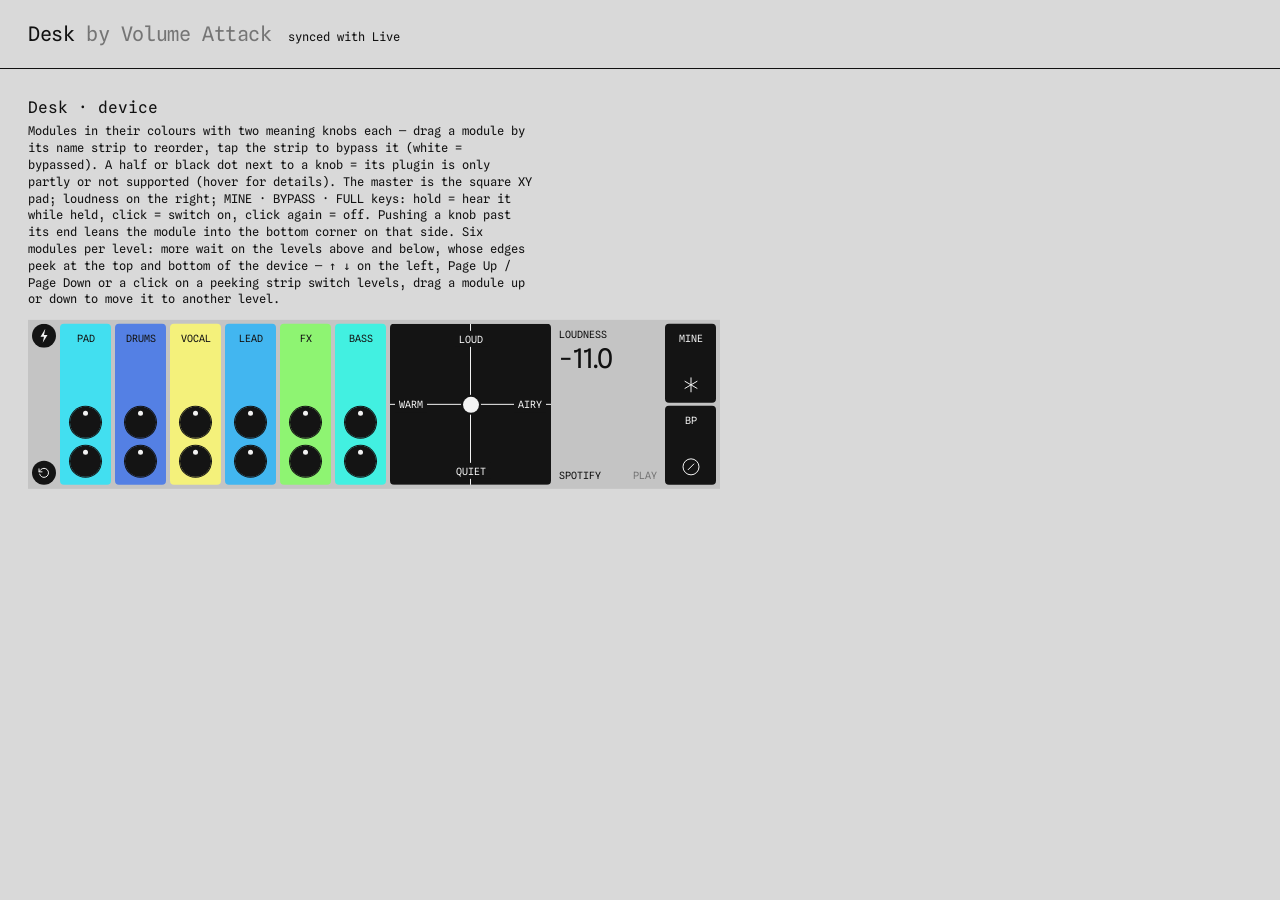
==== device/index.html @ 5088a9d8 "Publish 7f2852ee2b19 (desk main 0e97dbb: Live hover derived without surface_highlight) Co-Authored-B" ====
<!doctype html>
<html lang="en">
<head>
<meta charset="utf-8">
<meta name="viewport" content="width=device-width,initial-scale=1">
<title>Desk · demo</title>
<link rel="stylesheet" href="design.css?v=7f2852ee2b19">
<style>
/* Desk device page — the strip is the real height of a Max for Live device in Live (169 px) */
/* sizes, radii, type and motion tokens: design.css (from Figma, product/figma/SPEC.md) */
*{box-sizing:border-box;font-weight:400}
body{margin:0;background:var(--page);color:var(--fg);font:400 13px/1.4 var(--font);-webkit-user-select:none;user-select:none}
header{padding:20px 28px;border-bottom:1px solid var(--fg);display:flex;gap:16px;align-items:baseline;flex-wrap:wrap}
header h1{font-size:1.25rem;margin:0;letter-spacing:-.02em}
#status{font-size:.75rem}
main{padding:28px;display:grid;gap:40px;grid-template-columns:minmax(0,1fr)}
.v{min-width:0}
.v h2{font-size:1rem;margin:0 0 4px}
.v p{margin:0 0 12px;font-size:.75rem;max-width:72ch}
.scroll{min-width:0}  /* never scrolls: a narrower column scales the device (Desk.fit) */
/* the device strip as Live draws it: a title bar on the left edge, fixed height */
.dev{height:169px;display:inline-flex;background:var(--dev);border-radius:var(--r-dev);corner-shape:var(--cs);overflow:hidden;overflow:clip;vertical-align:top}  /* clip, not hidden: a hidden box can still be scrolled (focus, find), shifting the levels */
.dev .body{display:flex;gap:var(--g);padding:var(--g);align-items:stretch}
/* knob */
.kn{display:grid;justify-items:center;gap:4px;cursor:grab;touch-action:none;position:relative}
.kn .d{border-radius:50%;background:var(--knob);box-shadow:0 0 0 1px var(--knob);position:relative;outline:none}  /* 31 px disc + 1 px edge in the knob colour (Figma 15:325: 33 px with its stroke; black; Live: the display colour); the dot Ø5, 9 px above the centre */
.kn .d .arm{position:absolute;inset:0;pointer-events:none}
/* Braun-clock ticks like the desk: start, centre (mine), end — just outside the dial */
/* centre mark = MINE: the small MINE asterisk (Figma 601:452) at 7 px instead of the 12 o'clock tick, centred on the knob axis like the ticks; 4 px above the disc */
/* the knob you are turning (or focused from the keyboard) gets a 1 px ring with a 2 px gap */
.kn.active .d::after{opacity:1}
.kn .d .arm::after,.kn .ghost::after{content:"";position:absolute;width:5px;height:5px;margin:-2.5px;border-radius:50%;background:var(--dot);left:50%;top:50%;transform:translateY(var(--r,-14px))}
/* var(--ghost) = your setting while it is not playing. MINE on: the white dot sits on MINE, a var(--ghost) dot stays where your knob was.
   Bypassed (module or all): nothing of Desk plays, so the dot itself turns var(--ghost) — kept, just silent. */
.kn .ghost{position:absolute;inset:0;pointer-events:none;opacity:0;transition:opacity 0s linear var(--m-slow)}.kn .ghost::after{background:var(--ghost)}
body.mine .kn .ghost{opacity:1;transition:opacity var(--m) var(--e-out)}
/* leaving MINE the var(--ghost) dot does not fade: the white dot glides back over it (460 ms) and covers it, then it goes */
.arm::after{transition:background-color var(--m) var(--e-out)}.t.off .arm::after,body.alloff .tiles .arm::after{background:var(--ghost)}
.kn .pl{display:flex;justify-content:space-between;gap:4px;width:100%;font-size:.5rem;text-transform:uppercase;letter-spacing:.03em;white-space:nowrap}
body.turning,body.turning *{cursor:grabbing!important}
/* pad */
.pad{outline:none;background:var(--knob);border-radius:var(--r-mod);corner-shape:var(--cs);position:relative;cursor:crosshair;touch-action:none;}
/* the cross: two real 1 px lines (a 1 px gradient stop can drop out when rasterised), stopping at the ring's inner edge (3 px) */
.cx,.cy{position:absolute;background:var(--dot);pointer-events:none}.cx{left:0;right:0;top:calc(50% - .5px);height:1px}.cy{top:0;bottom:0;left:calc(50% - .5px);width:1px}  /* edge to edge (Figma) */
.pad .pk,.pad .pg{position:absolute;width:16px;height:16px;margin:-8px;border-radius:50%;background:var(--dot)}
/* the puck (Figma 15:109): a 16 px dot in a 2 px ring of the pad colour, so the cross stops 2 px short of it */
.pad .pk{box-shadow:0 0 0 2px var(--knob)}body.alloff .pad .pk{box-shadow:0 0 0 2px var(--pad-off)}
.pad .pg{background:var(--ghost);pointer-events:none;opacity:0;transition:opacity 0s linear var(--m-slow)}body.mine .pad .pg{opacity:1;transition:opacity var(--m) var(--e-out)}
.pad .pk{transition:background-color var(--m) var(--e-out)}body.alloff .pad .pk{background:var(--ghost)}  /* Figma 15:917: #666 on the off grey */
/* BYPASS (all) switches the master off too (only the safety limiter stays), so the pad looks off like a module */
.pad{transition:background-color var(--m-slow) var(--e-io)}body.alloff .pad{background:var(--pad-off)}
.cx,.cy{transition:background-color var(--m-slow) var(--e-io)}body.alloff :is(.cx,.cy){background:var(--ghost)}
/* on the grey of a switched-off module the text follows the theme (dark text in light themes, light in dark ones) */
.tiles .t.off,body.alloff .tiles .t{color:var(--off-fg)}
body.dragx,body.dragx *{cursor:grabbing!important}
.mt{flex:none;height:calc(169px - 2 * var(--g));aspect-ratio:1;position:relative}
.mt .pad{width:100%;height:100%}
.sc .t{backface-visibility:hidden;outline:1px solid transparent} /* carried tiles rotate: smooth edges, see [data-tz] in design.css */
/* pressed: the knob ring, drawn inside the pad (1 px ink edge + 2 px white = 3 px) so it never crosses into the gaps */
.pad{--ring-r:calc(var(--r-mod) - 1px);--ring-cs:var(--cs)}.pad.active::after{opacity:1}
.ky{appearance:none;border:0;cursor:pointer;display:grid;place-items:center;padding:0;font:400 .5rem var(--font);text-transform:uppercase;letter-spacing:.04em}
.ky svg{width:12px;height:12px;fill:none;stroke:currentColor;stroke-width:1}
.k1{display:grid;gap:6px;align-content:center;justify-items:center}
/* two keys (the full view is parked): off = the DESK pill's grey with ink marks, on = ink with light marks and the ring */
.k1 .ky{width:34px;height:34px;border-radius:50%;background:var(--key);color:var(--key-fg);transition:background-color var(--m-fast) var(--e-out),color var(--m-fast) var(--e-out)}
/* on (Figma 15:666 / 15:822, 2026-10-04 update): the key keeps its colour in the Desk look and its icon fills (MINE: a
   disc with a check; BP: a disc with the upright bar); the Live look lights the key (--key-on, Figma 28:3723 pink).
   The ring shows only while the key is held down (and on the reveal's flash), no longer while it is latched on. */
.k1 .ky[aria-pressed="true"]{background:var(--key-on);color:var(--key-on-fg)}
.k1 .ky{position:relative;--ring-r:calc(var(--r-mod) - 1px);--ring-cs:var(--cs)}.k1 .ky:active::after{opacity:1}
/* MINE / BP icons, one SVG each so the states morph instead of swapping (motion kept: bar turns 260 ms, fills 160 ms):
   .kc = the disc (hidden off · outlined = MINE while BP is on · filled = on), .ast = MINE's asterisk (shrinks into the
   outlined disc under BP: 14 → 8 px, Figma 38:5155), .chk / .bar = the mark punched out of a filled disc */
.k1 .ky .kc{fill:transparent;stroke:currentColor;opacity:0;transition:opacity var(--m-fast) var(--e-out),fill var(--m-fast) var(--e-out)}
.k1 .ky .ast,.k1 .ky .chk{transform-box:view-box;transform-origin:center;transition:opacity var(--m-fast) var(--e-out),scale var(--m) var(--e-out),stroke var(--m-fast) var(--e-out)}
.k1 .ky .chk{opacity:0;stroke:var(--key-on-mark)}
.k1 .k-byp .kc,.k1 .ky[aria-pressed="true"] .kc{opacity:1}.k1 .ky[aria-pressed="true"] .kc{fill:currentColor}
.k1 .k-mine[aria-pressed="true"] .ast{opacity:0}.k1 .k-mine[aria-pressed="true"] .chk{opacity:1}
.k1 .k-byp[aria-pressed="true"] .bar{stroke:var(--key-on-mark)}
body.alloff .k1 .k-mine:not([aria-pressed="true"]) .kc{opacity:1}body.alloff .k1 .k-mine .ast{scale:.5714}
@media (prefers-reduced-motion:reduce){.k1 .ky :is(.kc,.ast,.chk){transition:none}}
/* one type style inside the device (the key captions): Regular, uppercase, tracked, small.
   Only the loudness number keeps a bigger size so it reads at a glance. */
.dev,.dev *{text-transform:uppercase;letter-spacing:var(--track)}
.dev :is(.name,.nm,.pl,.pl2,.cap,.caps,.mini,.btn,.byp,.cmp,.tag,.ov span,.title,.lst button,.tabs button,.nm.turn,.lufs small,.ky){font-size:var(--cap)!important;line-height:12px} /* whole-pixel line boxes: 9 × 1.25 = 11.25 put everything below on quarter pixels */
/* loudness block */
/* loudness block (Figma 16:2482): padding 4; LOUDNESS + the value (Spline Sans 27, cap-trimmed to 20 px); below, two 12 px
   rows of key ← → value: the status line (VS MINE / PEAK share it, crossfading) and SPOTIFY. */
.ld{display:flex;flex-direction:column;justify-content:space-between;align-self:stretch;padding:4px;flex:none;width:var(--ld-w);font-variant-numeric:tabular-nums}
.ld .top{display:flex;flex-direction:column;gap:8px}.ld .cap{display:block;font-size:var(--cap);line-height:12px}
.ld b{font-family:var(--font-num);font-variant-numeric:lining-nums proportional-nums;font-feature-settings:"lnum" 1,"pnum" 1;font-weight:400;font-size:27px;line-height:20px;letter-spacing:0!important;display:block;white-space:nowrap;text-box:trim-both cap alphabetic}
.ld .bot{display:flex;flex-direction:column;gap:4px}
.ld .row{display:flex;justify-content:space-between;gap:4px;height:12px;line-height:12px;font-size:var(--cap);white-space:nowrap;position:relative}
.ld .row .v{text-align:right}
.ld .u{font-family:var(--font-num);text-transform:none;font-size:7.74px;line-height:12px;margin-left:4px;letter-spacing:0!important;position:relative;top:-2px}  /* on the value's baseline it sat 2 px lower than Figma's (pt 4 in a 12 px row): measured, raised */
.ld .stl .sl{position:absolute;inset:0;display:flex;justify-content:space-between;gap:4px;opacity:0;transition:opacity var(--m-fast) var(--e-out)}
.ld .stl[data-show="mine"] .s-mine,.ld .stl[data-show="peak"] .s-peak{opacity:1}
.ld .s-peak{color:var(--warn)}
/* the pad's four axis words ON the axes (Figma 15:67, 2026-10-04): LOUD top, QUIET bottom, WARM left, AIRY right; each
   word sits in a 16 px box of the pad's own colour (4 px each side, 2 px above and below) so the cross line breaks under
   it. Placed like Figma on whole pixels: the 161 px pad's centre is 80.5, the 1 px lines sit on 80…81. No MASTER label. */
.pad .ax{position:absolute;height:16px;padding:2px 4px;font-size:var(--cap);line-height:12px;color:var(--dot);background:inherit;pointer-events:none;white-space:nowrap;
  transition:color var(--m-slow) var(--e-io)}
.pad .ax.l,.pad .ax.q{left:50%;translate:calc(-50% + .5px) 0}.pad .ax.l{top:7px}.pad .ax.q{bottom:6px}
.pad .ax.w,.pad .ax.a{top:50%;translate:0 calc(-50% - .5px)}.pad .ax.w{left:5px}.pad .ax.a{right:5px}
body.alloff .pad .ax{color:var(--pad-off-fg)}
/* the device (size M) */
.sc{display:inline-flex;max-width:100%;height:169px}
.sc .body{display:flex;gap:var(--g);min-width:0;flex:1 1 auto;position:relative}
/* explicit row size (set from the module count): engines differ on intrinsic sizes of contained flex items */
.sc .tiles{display:flex;gap:var(--g);flex:0 0 auto;min-width:0;position:relative}
.sc .t{color:var(--on-mod);flex:0 0 var(--tw);width:var(--tw);min-width:var(--tw);border-radius:var(--r-mod);corner-shape:var(--cs);position:relative}
.sc .t .in{height:100%;display:flex;flex-direction:column;justify-content:flex-end;align-items:center;gap:8px;padding:8px;--ks:var(--kz)}  /* name on top (the pill), knobs at the bottom, 8 apart */
.sc .t .nm{max-width:100%;overflow:hidden;text-overflow:ellipsis;white-space:nowrap;padding:0 2px;cursor:grab;touch-action:none}
/* carried tile: elevation shadow in four layers — a tight contact shadow plus wider, softer ambient ones, light from
   above (offsets only down, negative spread keeps the sides clean). Same layer count at rest (transparent) so the
   shadow grows and settles smoothly: 160 ms up, 260 ms down with the drop. */
.sc .t{box-shadow:0 0 0 rgba(0,0,0,0),0 0 0 rgba(0,0,0,0),0 0 0 rgba(0,0,0,0),0 0 0 rgba(0,0,0,0)}
.sc .t.lift{z-index:3;
  box-shadow:0 1px 2px -1px rgba(0,0,0,.16),-4px 0 8px -6px rgba(0,0,0,.22),4px 0 8px -6px rgba(0,0,0,.22),0 0 6px -4px rgba(0,0,0,.18)}
/* The shadow above must fit the device: a tile is 161 px high in a 169 px device, so it may reach at most 4 px past the
   tile (the carried tile keeps its size: Figma shows no lift scale). The layers lean sideways (over the neighbours) and stay ≤ 2 px top and bottom.
   The carried tile is drawn in .carry, a layer over the whole device outside the level window: nothing but the device
   edge clips it. The tile in the row stays (invisible) and keeps doing the layout. */
.dev{position:relative}
.dev>.carry{position:absolute;inset:0;pointer-events:none;z-index:20;display:block}
.carry>.t{position:absolute;margin:0}
.lv .t.carried{opacity:0}
.sc .mt,.sc .ld,.sc .k1{flex:none}
.tiles{position:relative;z-index:2}
.t.lift{z-index:10!important}
.mt,.ld,.k1,.k4,.seg,.dc{position:relative;z-index:1}
/* bypassed module: white */
/* bypass-all on: the name strip is just a title — no hover, no drag, no single-module bypass */
body.alloff .mv.v2 .t .nm{cursor:default;background:none}body.alloff .mv.v2 .t .nm .tx{opacity:1}body.alloff .mv.v2 .t .nm :is(.gr,.bi){display:none}
.t.off,body.alloff .tiles .t{background:var(--off)!important}.t.off:not(.lift),body.alloff .tiles .t:not(.lift){box-shadow:none!important}
.mv .t.off .kn{pointer-events:none}
.mv .kw{position:relative;display:grid;justify-items:center}
.mv .sp{position:absolute;right:-4px;top:-4px;width:8px;height:8px;border-radius:50%;border:1px solid var(--knob);background:var(--dot);cursor:help;flex:none}  /* not in Figma: kept at the knob's top right */
.mv .sp.partial{background:linear-gradient(90deg,var(--knob) 50%,var(--dot) 50%)}.mv .sp.none{background:var(--knob)}
.mv .kw.dead .d{background:var(--dead)}.mv .kw.dead{pointer-events:none}
.mv.v2 .t .nm{position:absolute;left:4px;top:4px;width:43px;height:20px;border-radius:var(--r-pill);display:flex;align-items:center;justify-content:center;padding:0;cursor:pointer;transition:background-color var(--m-fast) var(--e-out)}  /* the name; on hover a white pill with drag + bypass (Figma 15:391) */
.mv.v2 .t .nm:hover,.mv.v2 .t.lift .nm{background:var(--name-pill);color:var(--name-pill-fg)}  /* Desk (Figma 15:391): a white pill with black marks; Live (Figma 28:4610): a panel pill with light marks */
/* hovering the name strip swaps the name for what the strip does: drag (left) and bypass (right), 12 px icons
   at their original size; the same while the module is carried */
.mv.v2 .t .nm .tx{display:block;min-width:0;max-width:35px;overflow:hidden;text-overflow:ellipsis;white-space:nowrap;line-height:12px}
.mv.v2 .t .nm .tx,.mv.v2 .t .nm .gr,.mv.v2 .t .nm .bi{transition:opacity var(--m-fast) var(--e-out)}
.mv.v2 .t .nm .gr,.mv.v2 .t .nm .bi{position:absolute;top:50%;margin-top:-6px;width:12px;height:12px;opacity:0;pointer-events:none;display:grid}
.mv.v2 .t .nm .gr{left:4px}.mv.v2 .t .nm .bi{right:5px}  /* 12 px icons, 10 apart */
.mv.v2 .t .nm .bi{pointer-events:auto;cursor:pointer;touch-action:none}.mv.v2 .t .nm .bi::before{content:"";position:absolute;inset:-6px -6px -6px -4px} /* 24 px hit zone */
.mv.v2 .t .nm svg{width:12px;height:12px}
.mv.v2 .t .nm:hover .gr,.mv.v2 .t .nm:hover .bi,.mv.v2 .t.lift .nm .gr,.mv.v2 .t.lift .nm .bi{opacity:1}
.mv.v2 .t .nm:hover .tx,.mv.v2 .t.lift .nm .tx{opacity:0}
/* while a module is carried, hover belongs to it alone: the others don't light up as the pointer passes them */
body.dragx .tiles .t:not(.lift){pointer-events:none}
.k1{display:grid!important;grid-template-rows:1fr 1fr;gap:3px!important;align-content:stretch!important;height:var(--pad-s);width:var(--keys-w);flex:none}  /* two keys of 79, 3 apart (Figma) */
.k1 .ky{width:100%!important;height:100%!important;border-radius:var(--r-mod)!important;corner-shape:var(--cs);display:flex!important;flex-direction:column;align-items:center;justify-content:space-between;gap:4px}  /* label on top, icon at the bottom (Figma 15:73, 2026-10-04) */
.k1 .ky{padding:8px}.k1 .ky .kl{font-size:var(--cap);line-height:12px;text-align:center}
.k1 .ky svg{width:20px;height:20px}
/* MINE / bypass switches: a slow ease-in-out so the change reads as one smooth move */
body.glide .kn .d .arm{transition:rotate var(--m-slow) var(--e-io),scale var(--m-fast) var(--e-out)}
body.glide .pad .pk{transition:left var(--m-slow) var(--e-io),top var(--m-slow) var(--e-io)}
body.glide .kn .pl span{transition:opacity var(--m-slow) var(--e-io)}
/* motion system: 160 ms small cues · 260 ms ease-out for anything answering touch · 460 ms ease-in-out for mode switches */
.tiles .t{transition:background-color var(--m-slow) var(--e-io),box-shadow var(--m) var(--e-out),scale var(--m) var(--e-out),transform var(--m) var(--e-out)}
.tiles .t.lift{transition:background-color var(--m-slow) var(--e-io),box-shadow var(--m-fast) var(--e-out),scale var(--m-fast) var(--e-out),transform var(--m) var(--e-out)}
body.mine .kn,body.mine .pad,body.mine .fd{pointer-events:none}
.sc.m{--tw:var(--tile)}
.sc .t .kn .pl{display:none!important}
/* rubber end stops (iOS overscroll): past an end the dial keeps turning a little with growing resistance and
   stretches along the drag; on release it eases back to the stop — no oscillation. --a is registered so it can ease. */
.rubber-back,.rubber-back .arm{transition:rotate var(--m) var(--e-out),scale var(--m) var(--e-out)!important}
/* embedded in Live: the device fills the jweb exactly (169 px high), no header, no captions, no page gutters */
.embed body{background:var(--page)}  /* around the device: the page colour (the device is square, so nothing of it shows in Live) */
.embed header,.embed .v>h2,.embed .v>p{display:none}
.embed main,.embed .v,.embed .scroll{margin:0;padding:0}
.embed .dev{border-radius:var(--r-dev)}  /* Figma: the device is square in every state */
/* the device never squeezes or scrolls: it is always 692 × 169; a jweb smaller than that shows the whole device scaled
   down (Desk.fit, called from size()) instead of cutting the last tiles or MINE / BP at the edge */
.embed .sc{max-width:none}.embed .scroll{overflow:hidden}
/* left column: level arrows (one pill, top) · re-analyze (round, centre) · the DESK label (pill, bottom) */
/* whole pixels: fixed heights (48 · 20 · 44) and a fixed 24 px gap above re-analyze — space-between would put them on half pixels */
.dev .side{flex:none;width:var(--col);margin:var(--g) 0 var(--g) var(--g);display:flex;flex-direction:column;justify-content:space-between;align-items:center;position:relative;z-index:1}  /* bolt on top; levels, re-analyze / cancel at the bottom */
.side .low{display:flex;flex-direction:column;gap:var(--g)}.side .logo-d{display:block;width:24px;height:24px;color:var(--key-fg)}.side .logo-d svg{width:24px;height:24px}
.side button{appearance:none;border:0;padding:0;background:none;color:var(--key-fg);display:grid;place-items:center;cursor:pointer;outline:none;position:relative}
.side svg{width:12px;height:12px;display:block}
/* re-analyze is parked until the ANALYZE flow exists: #444 mark, like a key that is coming later */
.side :is(.again,.x){width:24px;height:24px;border-radius:var(--r-key);background:var(--key);color:var(--key-fg)}.side .x{display:none}
.side .lvk{width:24px;border-radius:var(--r-key);background:var(--key);display:none;grid-template-rows:16px 16px;gap:var(--g);padding:var(--g)}.side.multi .lvk{display:grid}
.side .lvk button{width:16px;height:16px;border-radius:var(--r-mod);transition:color var(--m-fast) var(--e-out),background-color var(--m-fast) var(--e-out)}
/* hover: a 16 px ink key behind each arrow on its own (radius 4, Figma 27:2746),
   the arrow turns white on it like a knob's dot */
.side .lvk svg{width:16px;height:16px}
.side .lvk button:not([aria-disabled="true"]):is(:hover,:focus-visible){color:var(--key-hov-fg);background:var(--key-hov)}
.side .lvk button[aria-disabled="true"]{color:var(--grey);cursor:default}  /* no level there: #999 (Figma) */
/* levels (pages): six module slots, so the device keeps one width. With more than one level the tiles are 122 high
   (pitch 126) and the neighbours peek at the device edge (Figma 15:1716 / 27:2740 / 27:2926, re-read 2026-10-04):
     first  — shown level at y 4; the next level's names peek below (130–169)
     middle — shown level at y 23 (Figma 23.5, floored to a whole pixel); the previous level's tile bottoms peek above
              (0–19) and the next level's names below (149–169)
     last   — shown level at y 43; the previous level's tile bottoms peek above (0–39)
   A click on a peeking strip goes to that level (.peek, over the strip). Levels slide 260 ms ease-out (instant with
   reduced motion); a module carried to another level stays under the pointer while they slide. */
.lv .peek{position:absolute;left:0;right:0;z-index:4;display:none;appearance:none;border:0;padding:0;margin:0;background:none;cursor:pointer;outline:none}
.lv .peek.on{display:block}
body.dragx .lv .peek,body:not(.ready) .lv .peek{pointer-events:none}
.sc .lv{flex:none;width:calc(6 * var(--tw) + 5 * var(--g));height:169px;margin:calc(-1 * var(--g)) 0;position:relative;z-index:2} /* no clip: the device edge clips the other levels */
.lv .track{display:grid;grid-auto-rows:var(--th);row-gap:var(--g);--th:161px;transition:translate var(--m) var(--e-out)}
.lv.multi .track{--th:122px}  /* levels: tiles 122 high, 4 apart (Figma 15:1716, 2026-10-04: 31 px knobs, 24 under the name) */
.lv .tiles{height:var(--th)}
.sc .lv .t{height:100%}
@media (prefers-reduced-motion:reduce){.lv .track{transition:none}}
/* ANALYZE flow (flow.js): the work layer covers the whole level window (slots and peek); before the desk is
   built everything but ANALYZE is switched off — re-analyze, levels, the master pad and the two keys */
.side :is(.again[aria-disabled="false"],.x){cursor:pointer;transition:background-color var(--m-fast) var(--e-out),color var(--m-fast) var(--e-out)}
.side :is(.again[aria-disabled="false"],.x):is(:hover,:focus-visible){background:var(--key-hov);color:var(--key-hov-fg)}
/* start: only the bolt; working: the x key cancels; an error after an analysis: x returns to the desk */
body[data-flow="empty"] .side .again,body[data-flow="analysing"] .side .again,body[data-flow="error"] .side .again{display:none}
body[data-flow="analysing"] .side .x,body.analyzed[data-flow="error"] .side .x{display:grid}
body:not(.ready) :is(.side .again,.side .lvk button,.k1 .ky,.mt){pointer-events:none}
/* no UNDO key (founder, 2026-10-04): BUILD's writes are undone with Live's own Undo (Cmd/Ctrl+Z); the bridge keeps
   its journal and POST /undo as an internal safety net, with no control in the device */
/* under the start / progress panel nothing of the desk shows through its edges; hidden once the panel has faded in */
.body>:not(.work){transition:visibility 0s linear var(--m-fast)}
body:is([data-flow="empty"],[data-flow="analysing"],[data-flow="error"]) .body>:not(.work){visibility:hidden}
body:not(.ready) .k1 .ky{color:var(--ghost)}
body.unbuilt :is(.cx,.cy){opacity:.35}body.unbuilt .pad .pk{opacity:0}
.ld .none{color:var(--fg-2)}
/* the reveal: tiles land left to right, each knob's dot travels from its left stop up to MINE, then the star shows */
.t.landing{opacity:0}
body.revealing .pad .pk{opacity:0}.pad .pk{transition:background-color var(--m) var(--e-out),opacity var(--m-fast) var(--e-out)}
body.revealing .kn .d .arm{transition:rotate var(--m-slow) var(--e-io)}
.k1 .ky.flash::after{opacity:1;transition:opacity var(--m-slow) var(--e-io)}
</style>
</head>
<body>
<script>/* ?embed: the page lives inside the Desk device in Live (jweb) — only the device, no page chrome */
if(/[?&]embed\b/.test(location.search))document.documentElement.classList.add("embed");</script>
<header><h1>Desk <span style="color:var(--fg-2)">by Volume Attack</span></h1><div id="status" role="status" aria-live="polite">connecting to Live…</div></header>
<main>
  <section class="v"><h2>Desk · device</h2><p>Modules in their colours with two meaning knobs each — drag a module by its name strip to reorder, tap the strip to bypass it (white = bypassed). A half or black dot next to a knob = its plugin is only partly or not supported (hover for details). The master is the square XY pad; loudness on the right; MINE · BYPASS · FULL keys: hold = hear it while held, click = switch on, click again = off. Pushing a knob past its end leans the module into the bottom corner on that side. Six modules per level: more wait on the levels above and below, whose edges peek at the top and bottom of the device — ↑ ↓ on the left, Page Up / Page Down or a click on a peeking strip switch levels, drag a module up or down to move it to another level.</p>
    <div class="scroll"><div class="dev" id="M2"></div></div></section>
</main>
<script src="demo.js?v=7f2852ee2b19"></script>
<script src="design.js?v=7f2852ee2b19"></script>
<script src="glyphs.js?v=7f2852ee2b19"></script>
<script src="controls.js?v=7f2852ee2b19"></script>
<script>DeskDemo.attach();</script>
<script src="flow.js?v=7f2852ee2b19"></script>
<script>
let LOOK={}; // module colours for this project: colorsFor() in design.js
const st={knobs:{},list:[],strips:[],subs:{}};
const say=t=>document.getElementById("status").textContent=t;
const post=(u,b)=>fetch(u,{method:"POST",headers:{"Content-Type":"application/json"},body:JSON.stringify(b)});  // JSON: the bridge guard (guard.py) needs it
const pending={};
// bridge offline (stopped, restarting): a knob move that did not reach it is kept — one entry per knob, its latest
// position — and sent once when /health answers again; nothing is lost and nothing is sent twice
const UNSENT=new Set();
function send(id){if(pending[id])return;pending[id]=1;setTimeout(()=>{pending[id]=0;
  post("/knob",{id,x:st.knobs[id]}).then(()=>UNSENT.delete(id),()=>{UNSENT.add(id);offline();});},40);}
function offline(){say("bridge offline");if(offline.t)return;
  const ping=()=>fetch("/health").then(r=>{if(!r.ok)throw new Error(r.status);offline.t=0;const ids=[...UNSENT];UNSENT.clear();ids.forEach(send);say("bridge back");})
    .catch(()=>{offline.t=setTimeout(ping,1000);});
  offline.t=setTimeout(ping,1000);}
// a call that must reach the bridge: tried again every second while it is offline (startup reads, the desk after ANALYZE)
const retrying=fn=>fn().catch(()=>{offline();return new Promise(r=>setTimeout(r,1000)).then(()=>retrying(fn));});
// every view of the same knob redraws together
function sub(id,fn){(st.subs[id]=st.subs[id]||[]).push(fn);fn();}
function setK(id,x){st.knobs[id]=Math.max(0,Math.min(1,x));(st.subs[id]||[]).forEach(f=>f());send(id);}
const K=id=>st.list.find(k=>k.id===id);
const word=(k,x)=>x<.2?"very "+k.l:x<.42?"a bit "+k.l:x<=.58?"center":x<.8?"a bit "+k.r:"very "+k.r;
const lufs=lufsEst; // shared estimate (design.js)
function el(h){const t=document.createElement("template");t.innerHTML=h.trim();return t.content.firstChild;}
// iOS-style rubber band: over = how far past the end (in knob travel), r = 0..1 with diminishing returns
// knob: markup + drawing here, behaviour (detent, dead start, rubber end stops, tilt, wheel, glide) in controls.js
function knob(id){const k=K(id);
  const w=el(`<div class="kn"><div class="d ring dz" role="slider" tabindex="0" aria-label="${k.strip}: ${k.l} to ${k.r}" aria-valuemin="0" aria-valuemax="100" style="width:var(--ks);height:var(--ks);--r:-9px"><i class="ghost"></i><i class="arm"></i></div></div>`);
  const d=w.querySelector(".d");
  const gh=d.querySelector(".ghost");
  sub(id,()=>{const x=vx(id);gh.style.rotate=(-135+st.knobs[id]*270)+"deg";if(!d.classList.contains("rubbing"))Desk.angle(d,-135+x*270);d.setAttribute("aria-valuenow",Math.round(x*100));d.setAttribute("aria-valuetext",word(k,x));});
  Desk.knob({el:w,dial:d,get:()=>st.knobs[id],set:x=>{setK(id,x);showWord(w.closest(".t")?.querySelector(".nm .tx"),k.strip,pole(k,x));},
    host:()=>w.closest(".t"),locked:()=>VIEW.mine||FLOW.state!=="ready",badge:false});  // the mini view shows the pole word, not a number
  Desk.info(w,()=>[`${k.strip} · ${k.l} ↔ ${k.r}`,VIEW.mine?"MINE is on: every knob rests on the reference built for this track. Switch MINE off to change it."
    :`Now ${Desk.rel(st.knobs[id])} (${word(k,st.knobs[id])}): −10 is ${k.l}, +10 is ${k.r}, 0 is MINE. Drag to turn · Shift-drag for fine steps · Shift + digits for an exact value (−10 … +10, Shift 0 = MINE) · double-click returns to MINE.`+((u=>u?"\n\n"+u:"")(unitsFor(id,st.knobs[id],()=>Desk.infoRefresh(w))))]);
  return w;}
// master XY pad: x = warm↔airy, y = quiet↔loud; the puck's edge stays 4 px inside the pad (inset 4 + radius 6)
function pad(ax,ay){const p=el(`<div class="pad ring" role="slider" tabindex="0" aria-label="master: warm to airy, quiet to loud"><i class="cx"></i><i class="cy"></i><span class="ax w">warm</span><span class="ax a">airy</span><span class="ax l">loud</span><span class="ax q">quiet</span><span class="pg"></span><span class="pk"></span></div>`);
  const xy=Desk.xyPad({pad:p,puck:p.querySelector(".pk"),inset:13,get:()=>[vx(ax),vx(ay)],
    set:(x,y)=>{setK(ax,x);setK(ay,y);},
    host:()=>p.closest(".mt"),locked:()=>VIEW.mine||FLOW.state!=="ready"});
  const pg=p.querySelector(".pg"),ghost=()=>{pg.style.left=`calc(13px + (100% - 26px) * ${st.knobs[ax].toFixed(4)})`;pg.style.top=`calc(13px + (100% - 26px) * ${(1-st.knobs[ay]).toFixed(4)})`;};
  sub(ax,xy.draw);sub(ay,xy.draw);sub(ax,ghost);sub(ay,ghost);
  Desk.info(p,()=>["Master · warm ↔ airy · quiet ↔ loud",VIEW.mine?"MINE is on: the master rests on the reference built for this track."
    :`Now ${word(K(ax),st.knobs[ax])}, ${word(K(ay),st.knobs[ay])}. Drag the dot · arrow keys move it, Shift for fine steps · double-click returns to MINE.`]);
  return p;}
function frame(id){const f=document.getElementById(id);
  f.innerHTML=`<div class="side"><i class="logo-d" role="img" aria-label="Desk by Volume Attack">${ICON.bolt}</i><div class="low">`+
    `<div class="lvk" role="group" aria-label="levels"><button class="up" type="button" aria-label="level up">${ICON.up}</button><button class="dn" type="button" aria-label="level down">${ICON.down}</button></div>`+
    `<button class="again" type="button" aria-disabled="${FLOW.state!=="ready"}" aria-label="analyse the set again">${ICON.refresh}<i class="chg" aria-hidden="true"></i></button>`+
    `<button class="x" type="button" aria-label="cancel">${ICON.close}</button></div></div><div class="body"></div>`;return f.querySelector(".body");}
const mods=()=>st.strips.filter(s=>s!=="master");

// L — more logical layouts
// hold to hear the release mix: the bridge resets to CR, letting go sends every knob back where it was
// pictograms: release = rewind-to-mark, bypass = circle with a slash, board = expand
// pictograms: PIC from design.js
// one behaviour for both A/B keys: hold to hear, a quick click latches, click again to return
// MINE and BYPASS are plain toggles shared by every view: click = on, click again = off
const VIEW={mine:false,byp:false};
const vx=id=>{const k=K(id);if(k&&FLOW.landing.has(k.strip))return 0;return VIEW.mine?.5:st.knobs[id];}; // centre of every knob = MINE (the reference mix)
function redrawAll(){Object.values(st.subs).forEach(a=>a.forEach(f=>f()));}
function glide(){document.body.classList.add("glide");clearTimeout(glide.t);glide.t=setTimeout(()=>document.body.classList.remove("glide"),MOTION.slow+60);}  // just after the 460 ms glide
let keyQ=Promise.resolve();
// MINE / BYPASS / module commands run in order; one that fails (bridge offline) must not stop the ones after it
const queueKey=fn=>(keyQ=keyQ.then(fn).catch(()=>offline()));
function setMine(on){if(VIEW.mine===on||(on&&FLOW.state!=="ready"))return;VIEW.mine=on;document.body.classList.toggle("mine",on);
  document.querySelectorAll(".ky.k-mine").forEach(b=>b.setAttribute("aria-pressed",on));glide();redrawAll();
  if(on){say("mine · the reference mix · knobs locked");queueKey(()=>post("/reset",{}));}
  else{say("your mix");queueKey(()=>Promise.all(st.list.map(k=>post("/knob",{id:k.id,x:st.knobs[k.id]}))));}}
function setBypassAll(on){if(VIEW.byp===on||(on&&FLOW.state!=="ready"))return;VIEW.byp=on;document.body.classList.toggle("alloff",on);document.querySelectorAll(".ky.k-byp").forEach(b=>b.setAttribute("aria-pressed",on));
  if(on){say("original tracks");queueKey(async()=>{for(const s of st.strips)await post("/strip_off",{strip:s});});}
  else{say("processed");queueKey(async()=>{for(const s of st.strips)if(!MOD_OFF.has(s))await post("/strip_on",{strip:s});});}}
function keysFor(){const rel=el(`<button class="ky ring k-mine" type="button" aria-pressed="${VIEW.mine}">${ICON.mineKey}</button>`),
  byp=el(`<button class="ky ring k-byp" type="button" aria-pressed="${VIEW.byp}">${ICON.bpKey}</button>`);
  Desk.pressToggle(rel,()=>VIEW.mine,setMine);
  Desk.info(rel,()=>FLOW.state!=="ready"?["MINE","The sound Desk builds for this song. Available after ANALYZE."]:["MINE · the reference built for this track","Hold: hear MINE while held · click: switch on, click again: off · double-click: apply it (every knob to its centre)."]);
  Desk.info(byp,()=>FLOW.state!=="ready"?["Bypass","Your original tracks. Available after ANALYZE; until then you hear only your original."]:["Bypass · your original tracks",VIEW.byp?"On: you hear the set without Desk (the safety limiter stays). Click to switch it off."
    :"Hold: hear the set without Desk while held · click: switch on, click again: off. The safety limiter stays on."]);
  // double-click MINE = apply it: every knob moves to its centre for good (the two clicks before it toggle on/off)
  rel.addEventListener("dblclick",()=>{setMine(false);st.list.forEach(k=>st.knobs[k.id]=.5);glide();redrawAll();
    queueKey(()=>post("/reset",{}));say("mine applied · every knob at its centre");});Desk.pressToggle(byp,()=>VIEW.byp,setBypassAll);
  [rel,byp].forEach(Desk.pressable);return {rel,byp};}
// drag a tile by its name: sideways it reorders inside its level (lift, follow, neighbours glide via the order property);
// pulled up or down past 32 px toward another level and held there 260 ms, the levels slide and the tile moves over
// the carried tile is drawn as a copy in .carry (over the device, outside the level window) so its shadow is never
// clipped; the real tile stays in its row, invisible, and does the layout. sync() copies its place and motion every
// frame; end() lets the copy settle with the tile (drop animation, shadow fading) and then shows the tile again.
function carry(t){const dev=t.closest(".dev");if(!dev)return {end(){}};
  let layer=dev.querySelector(":scope>.carry");if(!layer){layer=document.createElement("div");layer.className="tiles carry";dev.append(layer);}
  const c=t.cloneNode(true);c.classList.remove("lift");c.style.order="";c.setAttribute("aria-hidden","true");
  // only the lift eases on the copy (160 ms up, 260 ms down); its place and motion come from the tile every frame
  c.style.transition="box-shadow var(--m-fast) var(--e-out),scale var(--m-fast) var(--e-out)";layer.append(c);t.classList.add("carried");
  requestAnimationFrame(()=>{if(!done)c.classList.add("lift");});
  let done=false,until=0;
  const sync=()=>{const d=dev.getBoundingClientRect(),r=t.parentElement.getBoundingClientRect(),cs=getComputedStyle(t);
    const z=d.width/dev.offsetWidth||1;   // a scaled device (Desk.fit) reports rects scaled, offsets not
    c.style.left=((r.left-d.left)/z+t.offsetLeft)+"px";c.style.top=((r.top-d.top)/z+t.offsetTop)+"px";
    c.style.width=t.offsetWidth+"px";c.style.height=t.offsetHeight+"px";
    c.style.translate=cs.translate;c.style.rotate=cs.rotate;c.style.transform=cs.transform;
    if(done&&!t.getAnimations().length&&performance.now()>=until){c.remove();t.classList.remove("carried");return;}
    requestAnimationFrame(sync);};
  sync();
  return {end(){done=true;c.style.transition="box-shadow var(--m) var(--e-out),scale var(--m) var(--e-out)";c.classList.remove("lift");until=performance.now()+(RMQ?0:MOTION.base);}};}
const rowItems=row=>[...row.children].sort((a,b)=>(+a.style.order)-(+b.style.order));
function reorderable(L,onDone){const lv=L.lv;
  lv.addEventListener("pointerdown",e=>{const h=e.target.closest(".nm");if(!h||VIEW.byp||e.target.closest(".bi"))return;const t=h.closest(".t");e.preventDefault();t.classList.add("lift");const cr=carry(t);
    const S=+(lv.closest(".dev")?.dataset.scale)||1;   // a scaled device (Desk.fit): pointer moves are screen px, the card moves in device px
    let row=t.parentElement;const items=()=>rowItems(row);items().forEach((o,i)=>o.style.order=i);
    const sx=e.clientX;let sy=e.clientY,live=false,raf=0,px=sx,py=sy,ty=0,armed=0,T=0;
    const flipTo=list=>{const before=new Map(items().filter(o=>o!==t).map(o=>[o,o.getBoundingClientRect().left]));list.forEach((o,i)=>o.style.order=i);
      before.forEach((x,o)=>{o.getAnimations().forEach(a=>a.cancel());const dx=x-o.getBoundingClientRect().left;if(Math.abs(dx)>.5)o.animate([{transform:`translateX(${dx}px)`},{transform:"none"}],{duration:RMQ?0:MOTION.base,easing:MOTION.out});});};
    let x=0,vx=0,rot=0,t0=performance.now();const Wn=RMQ?1e4:38;
    const walls={1:lv.parentElement.querySelector(".mt"),"-1":lv.closest(".dev")?.querySelector(".side")};
    const pushWall=(side,d)=>{for(const k in walls){const w=walls[k];if(w)w.style.translate=+k===side&&d?`${(side*d).toFixed(2)}px 0`:"";}};
    // to another level: the slot under the card decides where it lands (a full level swaps that slot's module into
    // the card's old place). The new row comes in under the card; a transform from where the card was, easing out
    // with the same 260 ms curve as the track, keeps it still under the pointer while the levels slide.
    const cross=dir=>{const r=t.getBoundingClientRect(),slot=Math.round((r.left-row.getBoundingClientRect().left)/S/(t.offsetWidth+G()));
      const m=Desk.moveLevel(L.read(),t.dataset.s,L.cur+dir,slot,CAP);ty=0;t.style.translate=`${T}px 0`;const top0=t.getBoundingClientRect().top;
      L.layout(m.levels);row=t.parentElement;const top1=t.getBoundingClientRect().top;
      t.style.transition="none";t.style.transform=`translateY(${((top0-top1)/S).toFixed(2)}px)`;void t.offsetWidth;t.style.transition="";
      L.go(m.at);t.style.transform="";sy=py;};
    const tick=()=>{const now=performance.now(),dt=Math.min(.05,(now-t0)/1000)||.016;t0=now;
      const dy=py-sy,dir=dy<-32?-1:dy>32?1:0,next=L.levels[L.cur+Math.sign(dy)];
      if(dir&&next){if(!armed)armed=now;else if(now-armed>=260){armed=0;cross(dir);}}else armed=0;
      const r0=row.getBoundingClientRect();
      // weight: trail the pointer on a critically damped spring and lean into the motion (max 4°)
      const tx=(px-sx)/S;if(RMQ){x=tx;vx=0;}else{vx+=(Wn*Wn*(tx-x)-2*Wn*vx)*dt;x+=vx*dt;}
      rot+=(Math.max(-4,Math.min(4,RMQ?0:vx*.006))-rot)*(1-Math.exp(-dt/.05));
      // toward a level the card leans that way a little (max 6 px, growing resistance), so the gesture reads before it lands
      const want=next&&dy?Math.sign(dy)*6*(1-1/(Math.abs(dy)/40+1)):0;ty=RMQ?want:ty+(want-ty)*(1-Math.exp(-dt/.05));
      // reorder first, then place the card against the NEW layout — otherwise one frame is painted
      // with the old offset and the card blinks on every swap
      const cx=px-sx+startCenter,list=items();
      const hit=list.find(o=>o!==t&&cx>r0.left+o.offsetLeft*S&&cx<r0.left+(o.offsetLeft+o.offsetWidth)*S);
      if(hit){const j=list.indexOf(hit),nl=list.filter(o=>o!==t);nl.splice(j,0,t);flipTo(nl);}
      // the card stops at the row's ends; pushed further, the wall it rests on gives way a little under its weight
      // (left column to the left, master to the right, max 6 px) and the card moves with it; both ease back on release
      const lay=t.offsetLeft,lo=-lay,hi=row.clientWidth-t.offsetWidth-lay;T=x-(lay-startLeft);
      if(T<lo||T>hi){const side=T<lo?-1:1,over=side<0?lo-T:T-hi,s=6*(1-1/(over/40+1));T=side<0?lo-s:hi+s;pushWall(side,s);}
      else pushWall(0,0);
      t.style.translate=`${T}px ${ty.toFixed(2)}px`;t.style.rotate=rot.toFixed(2)+"deg";raf=requestAnimationFrame(tick);};
    const startLeft=t.offsetLeft,startCenter=t.getBoundingClientRect().left+t.offsetWidth*S/2;
    // below the 4 px start threshold the card already follows at half the distance (no dead zone, no catch-up jump);
    // past it the spring takes over from exactly where the card is
    const mv=ev=>{px=ev.clientX;py=ev.clientY;if(live)return;const pre=(px-sx)*.5/S;
      if(Math.hypot(px-sx,py-sy)>4){live=true;x=pre;vx=0;document.body.classList.add("dragx");document.querySelectorAll(".tip").forEach(x=>x.remove());raf=requestAnimationFrame(tick);}
      else t.style.translate=`${pre.toFixed(2)}px 0`;};
    const up=()=>{removeEventListener("pointermove",mv);removeEventListener("pointerup",up);cancelAnimationFrame(raf);
      if(!live){t.classList.remove("lift");cr.end();const f=t.style.translate;t.style.translate="";if(f&&f!=="0px 0px")t.animate([{translate:f},{translate:"0 0"}],{duration:RMQ?0:MOTION.fast,easing:MOTION.out});return;}
      const from=t.style.translate,fr=t.style.rotate;t.style.translate="";t.style.rotate="";t.classList.remove("lift");document.body.classList.remove("dragx");
      h.dataset.dragged="1";setTimeout(()=>delete h.dataset.dragged,0);
      t.animate([{translate:from||"0 0",rotate:fr||"0deg"},{translate:"0 0",rotate:"0deg"}],{duration:RMQ?0:MOTION.base,easing:MOTION.out});cr.end();
      for(const k in walls){const w=walls[k];if(w&&w.style.translate){const f=w.style.translate;w.style.translate="";w.animate([{translate:f},{translate:"0 0"}],{duration:RMQ?0:MOTION.base,easing:MOTION.out});}}onDone(L.read());};
    addEventListener("pointermove",mv);addEventListener("pointerup",up);});}
const G=()=>parseFloat(getComputedStyle(document.documentElement).getPropertyValue("--g"))||4;
// "streaming": one generic, brand-free readout of what loudness normalisation does to the track.
// Under the hood it uses the most common reference, −14 LUFS (Spotify, also Tidal, Amazon Music, YouTube).
function tweenText(node,from,to,fmt){if(RMQ||!document.body.classList.contains("glide")){node.innerHTML=fmt(to);return;}
  const t0=performance.now(),D=460,e=p=>p<.5?2*p*p:1-Math.pow(-2*p+2,2)/2;cancelAnimationFrame(node._tw);
  const step=now=>{const p=Math.min(1,(now-t0)/D);node.innerHTML=fmt(from+(to-from)*e(p));if(p<1)node._tw=requestAnimationFrame(step);};node._tw=requestAnimationFrame(step);}
// Loudness shows what the Desk device on the master measures (GET /meter, EBU R128) while it posts; the estimate from
// the pad is the fallback when the device is absent, stopped or has no value yet (silence, < 400 ms since reset).
// Integrated wins (it's what normalisation uses); short-term covers the first seconds after a reset.
let METER=null,LOUD_DRAW=null;  // the loudness block on screen (rebuilt with the device) redraws on each reading
let RUN_LUFS=null;   // the master loudness ANALYZE measured (its summary.measured_lufs; null = not measured, e.g. stopped)
function measured(){const m=METER;if(!m||!m.live)return null;
  return m.integrated!=null?{l:m.integrated,cap:"lufs int.",what:"integrated"}:m.short_term!=null?{l:m.short_term,cap:"lufs short",what:"short-term"}:null;}
function pollMeter(){fetch("/meter").then(r=>r.ok?r.json():null).catch(()=>null).then(m=>{METER=m;LOUD_DRAW&&LOUD_DRAW();setTimeout(pollMeter,m&&m.live?500:1000);});}  // the device posts at 10 Hz; 1 s while it's away
const fmtDb=d=>(d>0?"+":"−")+Math.abs(d).toFixed(1);
// Loudness block (Figma 16:2482, 2026-10-04): LOUDNESS + short-term LUFS (27 px, one decimal; the Desk meter while it
// plays, the pad's estimate otherwise); then one STATUS line and SPOTIFY. The status line holds "VS MINE ±X" (pad off
// its centre) and "PEAK −X.X" (true peak since the last play above −1 dBTP, warning colour): one shows alone; both
// alternate every 2 s with a 160 ms crossfade; with reduced motion only PEAK (the warning matters more); none = an
// empty line, so the block never changes height. SPOTIFY: how much Spotify turns the song down (see spotify() below).
const SPOTIFY_MIN_S=10,STATUS_EVERY=2000;
function loudBlock(){const b=el(`<div class="ld"><div class="top"><span class="cap">loudness</span><b class="lv-n"></b></div>`+
    `<div class="bot"><div class="row stl"><span class="sl s-mine"><span class="k">vs mine</span><span class="v"></span></span>`+
      `<span class="sl s-peak"><span class="k">peak</span><span class="v"></span></span></div>`+
    `<div class="row"><span class="k">spotify</span><span class="v sp-n"></span></div></div></div>`),
    v=b.querySelector(".lv-n"),sp=b.querySelector(".sp-n"),stl=b.querySelector(".stl"),
    mineV=b.querySelector(".s-mine .v"),peakV=b.querySelector(".s-peak .v");
  const fmtL=l=>(l<0?"−":"")+Math.abs(l).toFixed(1),trim=t=>t.replace(/\.0$/,"");
  let last=null,turn="mine";
  const shortNow=()=>{const m=METER&&METER.live?METER:null;
    return m&&m.short_term!=null?{l:m.short_term,what:"measured"}:{l:lufs(vx("master_loud")),what:null};};
  // SPOTIFY (founder, 2026-10-04): how much Spotify turns the song down at −14 LUFS = max(0, integrated + 14) dB, shown
  // the Figma way ("−3.9 dB", "0 dB"). Integrated from the Desk meter once it has 10 s gated (this run), else the
  // loudness ANALYZE measured on the master (its summary); nothing measured = "play" (Info View: press play in Live).
  const spotify=()=>{const m=METER&&METER.live?METER:null;
    const i=m&&m.integrated!=null&&(m.gated_s??0)>=SPOTIFY_MIN_S?{l:m.integrated,from:"meter"}:RUN_LUFS!=null?{l:RUN_LUFS,from:"analysis"}:null;
    return i&&{...i,down:Math.max(0,i.l-STREAM_REF)};};
  const spText=s=>s?(s.down<.05?"0":"−"+s.down.toFixed(1))+'<span class="u">dB</span>':'<span class="none">play</span>';
  // which of the two status items shows now: "", "mine", "peak" (both: the one whose turn it is)
  const status=()=>{const off=VIEW.mine?0:lufs(vx("master_loud"))-lufs(.5),tp=METER&&METER.live?METER.true_peak_db:null;
    const hasMine=Math.abs(off)>=.05,hasPeak=tp!=null&&tp>-1;
    mineV.textContent=hasMine?trim(fmtDb(off)):"";peakV.textContent=hasPeak?fmtDb(tp):"";
    stl.dataset.both=hasMine&&hasPeak?"1":"";
    stl.dataset.show=hasMine&&hasPeak?(RMQ?"peak":turn):hasPeak?"peak":hasMine?"mine":"";};
  setInterval(()=>{turn=turn==="mine"?"peak":"mine";if(stl.dataset.both)status();},STATUS_EVERY);
  const draw=()=>{if(!FLOW.analyzed||FLOW.state==="reveal"&&!FLOW.loudOn){v.innerHTML='<span class="none">—</span>';sp.innerHTML="";stl.dataset.show="";last=null;return;}
    status();const s=spText(spotify());if(sp.innerHTML!==s)sp.innerHTML=s;
    const n=shortNow();if(last!=null&&Math.abs(n.l-last)<.05)return;if(last==null)last=n.l;
    tweenText(v,last,n.l,fmtL);last=n.l;};
  sub("master_loud",draw);LOUD_DRAW=draw;
  if(FLOW.analyzed)Flow.status().then(fs=>{RUN_LUFS=fs.summary&&fs.summary.measured_lufs!=null?fs.summary.measured_lufs:RUN_LUFS;draw();}).catch(()=>{});
  const [lb,sb]=b.children;
  Desk.info(lb,()=>{if(!FLOW.analyzed)return ["Loudness","Nothing measured yet: the master is measured while the song plays (during the analysis, or the next time you play)."];
    const n=shortNow();return n.what?["Loudness · short-term",`${n.l.toFixed(1)} LUFS short-term (the last 3 s), measured on the master (EBU R128).`]:
      ["Loudness · from the pad",`About ${n.l.toFixed(1)} LUFS, estimated from the master pad's quiet ↔ loud position: the Desk device on the master measures it while the song plays.`];});
  Desk.info(sb,()=>{if(!FLOW.analyzed)return ["Spotify","Shown after the analysis."];const s=spotify(),m=METER,tp=m&&m.live?m.true_peak_db:null;
    const peak=tp!=null&&tp>-1?` True peak ${fmtDb(tp)} dBTP since the last play: above −1 dBTP, it may distort after encoding.`:"";
    const off=VIEW.mine?0:lufs(vx("master_loud"))-lufs(.5),mine=Math.abs(off)>=.05?` The pad is ${fmtDb(off)} dB from MINE.`:"";
    if(!s)return ["Spotify · press play",`Spotify plays everything at −14 LUFS and turns louder songs down. Press play in Live: once the Desk device has measured ${SPOTIFY_MIN_S} s of the song, this shows how much.`+mine+peak];
    return ["Spotify",(s.down<.05?"Spotify does not turn it down: it is at or under −14 LUFS.":`Spotify turns it down by ${s.down.toFixed(1)} dB${s.down>1?": extra loudness buys nothing there":""}.`)+
      ` From ${s.l.toFixed(1)} LUFS integrated, ${s.from==="meter"?"measured on the master over this run":"measured on the master during the analysis"} (−14 LUFS reference).`+mine+peak];});
  return b;}
// support is per knob (each knob moves its own devices); demo: the bridge reports levels from Live
// module bypass state lives in one place so BYPASS (all) can restore exactly the modules that weren't off on their own
const MOD_OFF=new Set();
let LIVECOL=null;  // the bridge's /colors (Live track colours per module), when it answers
// the progress fill takes the same colour as the module's tile: the set's track colour in the Live look
Flow.colorOf=s=>{const lc=colorsMode()==="live"&&LIVECOL?.modules?.[s];return lc&&lc.color?deskTone(lc.color):null;};
addEventListener("desk-mode",()=>{if(st.list){buildDevice("M2");say("look · "+MODE);}});  // L: Desk ↔ Live look rebuilds the modules
// levels of six modules (Desk.levelsFrom / moveLevel in controls.js); the layout and the level you are on are kept per browser
const CAP=6,L={levels:[],cur:0,go:()=>{}};
addEventListener("keydown",e=>{if((e.key!=="PageUp"&&e.key!=="PageDown")||e.metaKey||e.ctrlKey||e.altKey||/input|textarea/i.test(e.target.tagName))return;
  e.preventDefault();L.go(L.cur+(e.key==="PageUp"?-1:1));});
function buildDevice(id){const host=document.getElementById(id);host.className="dev sc m mv v2";host.style.width=host.style.minWidth="";
  const b=frame(id),side=host.querySelector(".side"),title=side.querySelector(".logo-d"),lvk=side.querySelector(".lvk"),[up,dn]=lvk.children,T={};
  let saved=null;try{saved=JSON.parse(localStorage.getItem("nc.levels")||localStorage.getItem("nc.board")||"null");}catch(e){}
  const list=Desk.levelsFrom(mods(),saved,CAP).flat();
  LOOK=colorsFor(["master",...list]);
  Desk.info(title,()=>["Desk by Volume Attack",FLOW.analyzed?"Meaning knobs built for this set: each module is a group of tracks, each knob a sound you can steer. The centre of every knob is MINE.":"Not analyzed yet: click LET’S START."]);
  againButton(side.querySelector(".again"));
  Desk.info(lvk,()=>{const n=L.levels.length;return ["Levels",n<2?`All ${list.length} modules fit on one level. With more than ${CAP}, the others wait on levels below this one.`
    :`Level ${L.cur+1} of ${n}.${L.cur===0?" This is the first level.":L.cur===n-1?" This is the last level.":""} ↑ ↓, Page Up / Page Down or a click on the strip peeking at the top or bottom switch levels · drag a module by its name up or down to move it to another level.`];});
  list.forEach(s=>{const ks=st.list.filter(k=>k.strip===s),lc=colorsMode()==="live"&&LIVECOL?.modules?.[s],col=(lc&&lc.color&&deskTone(lc.color))||LOOK[s],
      t=el(`<div class="t" data-s="${s}" style="background:${col}"><div class="in"></div></div>`),inn=t.querySelector(".in");

    // the name strip: drag to move, tap to bypass (grip and bypass marks show on hover)
    const nm=el(`<div class="nm" role="button" tabindex="0" aria-pressed="false"><i class="gr" aria-hidden="true">${ICON.drag}</i><span class="tx">${s}</span><i class="bi" aria-hidden="true">${ICON["bypass-sml"]}</i></div>`);
    inn.append(nm);
    Desk.info(nm,()=>[`${s} module`,VIEW.byp?"Everything is bypassed: switch BYPASS off to change single modules."
      :MOD_OFF.has(s)?"Bypassed: you hear these tracks without Desk. Tap or ⊘ to bring the processing back · drag to reorder."
      :"Drag to reorder · tap or ⊘ to bypass this module (hold ⊘ to hear it without processing only while held)."]);
    ks.forEach(k=>{const w=el(`<div class="kw"></div>`),lv=k.support||"full";w.append(knob(k.id));
      if(lv!=="full"){const sp=el(`<span class="sp ${lv}"></span>`);w.append(sp);tipFor(sp,k.devices||[]);
        Desk.info(sp,()=>["Plugin support",lv==="none"?"This knob can't reach one of its plugins yet. Hover the dot for what to do.":"One of this knob's plugins gives Live bare numbers, so Desk moves it within safe limits. Nothing to do."]);}
      if(lv==="none")w.classList.add("dead");inn.append(w);});
    // through the shared queue; the bridge puts the knobs back where they were when the module returns
    const toggle=()=>{if(VIEW.byp||FLOW.state!=="ready")return; // everything is bypassed: a single module has nothing to switch
      const off=!MOD_OFF.has(s);off?MOD_OFF.add(s):MOD_OFF.delete(s);t.classList.toggle("off",off);nm.setAttribute("aria-pressed",off);
      queueKey(()=>post(off?"/strip_off":"/strip_on",{strip:s}));say(s+(off?" · original":" · processed"));};
    nm.addEventListener("click",e=>{if(nm.dataset.dragged){delete nm.dataset.dragged;return;}if(e.target.closest(".bi"))return;toggle();});
    // the bypass icon is a real button, like the keys: click = on/off, hold = hear it only while held; it never lifts the card
    const bi=nm.querySelector(".bi");Desk.pressToggle(bi,()=>MOD_OFF.has(s),off=>{if(off!==MOD_OFF.has(s))toggle();});
    nm.addEventListener("keydown",e=>{if(e.key==="Enter"||e.key===" "){e.preventDefault();toggle();}});
    T[s]=t;});
  const lv=el(`<div class="lv"><div class="track"></div><button class="peek prev" type="button" tabindex="-1"></button><button class="peek next" type="button" tabindex="-1"></button></div>`),
    track=lv.firstChild,[pv,nx]=lv.querySelectorAll(".peek");
  // the strips of the neighbouring levels peeking at the top / bottom: a click goes there (keyboard: Page Up / Down)
  [[pv,-1],[nx,1]].forEach(([p,d])=>{p.onclick=()=>L.go(L.cur+d);
    Desk.info(p,()=>{const k=L.cur+d+1,n=L.levels.length;return [`Level ${k} of ${n}`,`${(L.levels[k-1]||[]).join(", ")}. Click to go to level ${k} · or ${d<0?"↑ / Page Up":"↓ / Page Down"}.`];});});
  L.lv=lv;
  L.read=()=>[...track.children].map(r=>rowItems(r).map(t=>t.dataset.s));
  L.layout=levels=>{L.levels=levels;lv.classList.toggle("multi",levels.length>1);side.classList.toggle("multi",levels.length>1);
    track.replaceChildren(...levels.map(l=>{const r=el(`<div class="tiles"></div>`);l.forEach((s,j)=>{T[s].style.order=j;r.append(T[s]);});return r;}));};
  // where the shown level sits in the 169 px window (Figma 15:1716 / 27:2740 / 27:2926): first 4 from the top, last 4
  // from the bottom, a middle one centred between them (23.5 in Figma, floored to a whole pixel)
  L.top=(i,n)=>{const g=G(),th=n>1?122:161,first=g,last=169-g-th;return n<2||i===0?first:i===n-1?last:Math.floor((first+last)/2);};
  L.go=(i,anim=true)=>{const n=L.levels.length,g=G(),th=n>1?122:161;i=Math.max(0,Math.min(n-1,i));const moved=i!==L.cur;L.cur=i;
    const y=L.top(i,n);
    if(!anim)track.style.transition="none";track.style.translate=`0 ${y-i*(th+g)}px`;if(!anim){void track.offsetWidth;track.style.transition="";}
    pv.classList.toggle("on",i>0);pv.style.top="0px";pv.style.height=`${y}px`;
    nx.classList.toggle("on",i<n-1);nx.style.top=`${y+th}px`;nx.style.height=`${169-y-th}px`;
    pv.setAttribute("aria-label",`level ${i}`);nx.setAttribute("aria-label",`level ${i+2}`);
    [...track.children].forEach((r,k)=>r.inert=k!==i);up.setAttribute("aria-disabled",i===0);dn.setAttribute("aria-disabled",i===n-1);
    Desk.infoRefresh(pv);Desk.infoRefresh(nx);
    Desk.infoRefresh(lvk);if(moved&&anim)say(`level ${i+1} of ${n}`);try{localStorage.setItem("nc.level",i);}catch(e){}};
  up.onclick=()=>L.go(L.cur-1);dn.onclick=()=>L.go(L.cur+1);
  L.layout(Desk.levelsFrom(mods(),saved,CAP));
  reorderable(L,levels=>{try{localStorage.setItem("nc.levels",JSON.stringify(levels));}catch(e){}say("order saved");});
  const mt=el(`<div class="mt"></div>`);
  if(K("master_air")&&K("master_loud"))mt.prepend(pad("master_air","master_loud"));
  else{const p=el(`<div class="pad"><i class="cx"></i><i class="cy"></i><span class="pk" style="left:50%;top:50%"></span></div>`);mt.prepend(p);
    Desk.info(p,()=>["Master","Warm ↔ airy, quiet ↔ loud. Appears with the modules after ANALYZE."]);}
  const {rel,byp}=keysFor(),c=el(`<div class="k1"></div>`);[[rel,"mine"],[byp,"bp"]].forEach(([k,l])=>{k.prepend(el(`<span class="kl">${l}</span>`));c.append(k);});
  b.append(lv,mt,loudBlock(),c);
  // the ANALYZE work layer covers everything right of the left column (Figma start / progress)
  FLOW.layer=Flow.layer();b.append(FLOW.layer.el);FLOW.layer.el.hidden=FLOW.state==="ready"||FLOW.state==="reveal";flowKey();
  const x=side.querySelector(".x");x.onclick=()=>{if(FLOW.state==="analysing")Flow.cancel("key");else if(FLOW.state==="error"&&FLOW.analyzed)backToDesk();};
  // Space is Live's play key: pressed while the device has focus it must start the song, never press the cancel key
  x.addEventListener("keydown",e=>{if(e.key===" ")e.preventDefault();});x.addEventListener("keyup",e=>{if(e.key===" ")e.preventDefault();});
  Desk.info(x,()=>FLOW.state==="analysing"?["Cancel",FLOW.buildMode==="apply"?"Stops now. Anything BUILD already changed is put back.":"Stops now. Nothing has been changed in the set."]:["Back to your desk","The analysis stopped; your desk is as it was."]);
  let at=L.cur;if(!buildDevice.once){buildDevice.once=1;try{at=+localStorage.getItem("nc.level")||0;}catch(e){}}L.cur=-1;L.go(at,false);
  // device width = the left column + six module slots + the fixed blocks; measured again once the font has loaded (Mono is wider)
  const size=()=>{const g=G(),kids=[...b.children].filter(x=>!x.classList.contains("work")),  // the work layer lies on top, it takes no slot
    rest=kids.reduce((a,x)=>a+x.offsetWidth,0)+g*(kids.length-1)+2*g;
    host.style.width=host.style.minWidth=(g+side.offsetWidth+rest)+"px";
    // whole pixels: a 1–2 px line on a fractional position smears across two device pixels, worst on the corners
    host.style.translate="";const r=host.getBoundingClientRect();host.style.translate=`${(Math.round(r.left)-r.left).toFixed(3)}px ${(Math.round(r.top)-r.top).toFixed(3)}px`;
    // narrower than the device (a small jweb, a narrow window): the whole device scales down, never a scrollbar or a cut
    Desk.fit(host);};
  removeEventListener("resize",host._size||size);host._size=size;addEventListener("resize",size);
  requestAnimationFrame(size);document.fonts.ready.then(size);}
const RMQ=matchMedia("(prefers-reduced-motion: reduce)").matches;
// B+ — team pick with icon placement options
// transport for animated icons: poll Live once a second only while some frame is animated
// ── ANALYZE flow (product/flow.md; step copy and the work layer in flow.js). States: empty · analysing · reveal ·
// ready, plus error (the log stays with RETRY). Nothing turns, and MINE / BYPASS stay off, until READY.
const FLOW={state:"empty",starting:false,following:false,refused:null,analyzed:false,landing:new Set(),layer:null,err:null,msg:"",changed:null,loudOn:true,buildMode:"plan",undo:{available:false,changes:0},undoing:false};
function setFlow(s){FLOW.state=s;document.body.dataset.flow=s;document.body.classList.toggle("ready",s==="ready");document.body.classList.toggle("unbuilt",!FLOW.analyzed);document.body.classList.toggle("analyzed",FLOW.analyzed);
  document.querySelectorAll("#M2 .side .again").forEach(b=>b.setAttribute("aria-disabled",s!=="ready"));
  if(FLOW.layer)flowKey();if(s==="empty")Desk.infoState(...INFO_EMPTY());if(s==="ready")Desk.infoState("","");}
const INFO_EMPTY=()=>["Desk · not analyzed yet","ANALYZE reads this set, groups its tracks into modules and builds two knobs for each. Takes 10–40 s."+
  (FLOW.buildMode==="apply"?"\nIt can add Live's own devices at the end of tracks and set levels, pan and sends; it never removes your devices. CANCEL at any point puts the set back.":
   "\nThis bridge only plans BUILD: nothing is written to the set. CANCEL stops at any point.")];
function loadDesk(){return Promise.all([fetch("/knobs").then(r=>r.json()),fetch("/library").then(r=>r.json()),fetch("/state").then(r=>r.json()),
  fetch("/colors").then(r=>r.ok?r.json():null).catch(()=>null)]).then(([knobs,lib,state,cols])=>{LIVECOL=cols;
  st.list=knobs;st.subs={};knobs.forEach(k=>st.knobs[k.id]=state.knobs[k.id]??.5);st.strips=lib.modules.map(m=>m.strip);MOD_OFF.clear();});}
// the key: ANALYZE (empty) · CANCEL (working) · RETRY (stopped on a step that can go on)
function flowKey(){const F=FLOW.layer,k=F.key;
  if(FLOW.state==="analysing"){k.onclick=null;return;}   // the progress panel shows; the x key in the left column cancels
  // the bridge restarts from its own step (e.g. MASTER); the device names the visible step it belongs to (BUILD)
  if(FLOW.state==="error"&&FLOW.err&&FLOW.err.retry){const g=Flow.groupOf(FLOW.err.step).verb;F.setKey("retry","retry \u00b7 from "+g);k.onclick=()=>run(FLOW.err.step);
    Desk.info(k,()=>["Retry",`Continues from ${g.toUpperCase()}; the steps before it are kept.`+(FLOW.analyzed?" Esc returns to your desk.":"")]);}
  else{F.setKey("analyze",FLOW.msg||"");k.onclick=()=>run();
    Desk.info(k,()=>FLOW.state==="error"?[FLOW.err.title,FLOW.err.text]:INFO_EMPTY());}
  Desk.infoRefresh(k);}
function backToDesk(){showLayer(false);FLOW.err=null;setFlow("ready");}
// the fade-in needs no animation frame: a page Live does not repaint (device out of view) runs no frames, and a layer
// left at .out would stay invisible and let clicks through (pointer-events none)
function showLayer(on){const w=FLOW.layer.el;if(on){w.hidden=false;if(!RMQ){w.classList.add("out");void w.offsetWidth;w.classList.remove("out");}}
  else{w.classList.add("out");setTimeout(()=>{w.hidden=true;w.classList.remove("out");},RMQ?0:MOTION.fast);}}
// ANALYZE / RETRY / re-analyze. The bridge may take a few seconds to answer (it lets queued knob moves land and brings
// bypassed modules back first), so a second press meanwhile is ignored; MINE / BYPASS / module switches already on their
// way are sent first (keyQ). A run the bridge already has (started before this page loaded) is followed, not refused.
function run(from){if(FLOW.state==="analysing"||FLOW.starting)return;FLOW.starting=true;FLOW.refused=null;setMine(false);
  keyQ.then(()=>Flow.start(from)).then(r=>{FLOW.starting=false;
    if(!r.ok&&(r.error||{}).code==="running"){attach();return;}
    if(!r.ok){const e=r.error||{};FLOW.msg=e.code==="bypassed"?"modules bypassed \u00b7 switch bp off":(e.title||"can't analyze now").toLowerCase();
      const why=FLOW.refused=[e.title||"Can't analyze now",e.text||""];Desk.infoState(...why);setTimeout(()=>{if(FLOW.refused===why)FLOW.refused=null;},8000);
      document.querySelectorAll("#M2 .side .again").forEach(b=>Desk.infoRefresh(b));   // shown even with the pointer on the key
      if(FLOW.state!=="ready")flowKey();say("analyze: "+(e.code||"refused"));return;}
    bypassCleared();attach();})
  .catch(()=>{FLOW.starting=false;say("bridge offline");Desk.infoState("Bridge offline","Desk can't reach its bridge right now (it may be restarting). Nothing was started and nothing changed: press again in a moment.");});}
function attach(){FLOW.err=null;FLOW.msg="";setFlow("analysing");if(FLOW.layer.el.hidden)showLayer(true);say("analyzing");follow();}
// the bridge switched every bypassed module back on before READ (server.py _precheck): the keys and tiles say so
function bypassCleared(){VIEW.byp=false;MOD_OFF.clear();document.body.classList.remove("alloff");
  document.querySelectorAll(".ky.k-byp").forEach(b=>b.setAttribute("aria-pressed",false));
  document.querySelectorAll("#M2 .t.off").forEach(t=>{t.classList.remove("off");t.querySelector(".nm")?.setAttribute("aria-pressed",false);});}
// one poll loop at a time, whoever asks (a press, a page that loads into a running analysis)
function follow(){if(FLOW.following)return;FLOW.following=true;
  Flow.follow(fs=>{FLOW.layer.draw(fs);const i=Flow.stepInfo(fs,FLOW.analyzed);if(i)Desk.infoState(...i);}).then(fs=>{FLOW.following=false;done(fs);});}
function done(fs){
  if(fs.undo)FLOW.undo=fs.undo;
  if(fs.state==="done"){FLOW.analyzed=true;const hold=fs.summary&&fs.summary.applied?APPLIED_HOLD:0;
    if(hold)Desk.infoState("Analyze · done",`${fs.summary.changes} changes applied to the set. Every knob lands on MINE; Undo in Live (Cmd/Ctrl+Z) takes them back.`);
    // the reveal waits for the last mark to show (marks fill ≥ 260 ms apart), then holds the finished panel
    Promise.all([retrying(loadDesk),FLOW.layer.settled().then(()=>new Promise(r=>setTimeout(r,hold)))]).then(reveal);return;}
  // the bridge restarted during the run (it forgets a run it did not finish): say so; a BUILD it had started is in
  // its journal: Live's own Undo takes it back
  if(fs.state==="idle"){const back=FLOW.undo.available;FLOW.msg="analysis interrupted";
    if(FLOW.analyzed){showLayer(false);setFlow("ready");}else setFlow("empty");say("analysis interrupted");
    Desk.infoState("Analysis interrupted","The bridge restarted while Desk was analyzing. "+(back?"Changes BUILD had made are still in the set: Undo in Live (Cmd/Ctrl+Z) takes them back. ":"Nothing in the set was changed. ")+
      (FLOW.analyzed?"Re-analyze to try again.":"Click LET’S START to try again."));return;}
  if(fs.state==="cancelled"){const restored=/undone/.test(fs.steps[4].text);
    Desk.infoState("Cancelled",restored?"What BUILD had changed is put back. Your set is as it was.":"Desk stopped before changing anything.");say("cancelled");
    if(FLOW.analyzed){showLayer(false);setFlow("ready");return;}
    FLOW.msg=restored?"cancelled \u00b7 set restored":"cancelled \u00b7 nothing changed";setFlow("empty");Desk.infoState("Cancelled",restored?"What BUILD had changed is put back. Your set is as it was.":"Desk stopped before changing anything.");
    setTimeout(()=>{if(FLOW.state==="empty"&&/cancelled/.test(FLOW.msg)){FLOW.msg="";flowKey();}},4000);return;}
  const e=fs.error||{code:"error",step:"read",title:"Analysis stopped",text:""};say("analyze stopped: "+e.code);
  if(e.code==="notracks"){FLOW.msg="no tracks with clips yet";FLOW.err=null;setFlow("empty");Desk.infoState(e.title,e.text);return;}
  FLOW.err={...e,retry:["live","error"].includes(e.code)};
  if(!FLOW.err.retry)FLOW.msg="stopped at "+Flow.groupOf(e.step||"read").verb;   // never the plain LET'S START after a run: say it stopped
  setFlow("error");Desk.infoState(e.title,e.text+(FLOW.analyzed?"\nEsc returns to your desk.":""));}
// Esc only leaves an error for the desk. A running analysis stops on the cancel key alone: no key press, hover, scroll,
// resize or reload of the page stops it (the founder, 2026-10-04: "analysis stops at any rustle").
addEventListener("keydown",e=>{if(e.key!=="Escape")return;
  if(FLOW.state==="error"&&FLOW.analyzed)backToDesk();});
// No UNDO key in the device (founder, 2026-10-04): Live's own Undo (Cmd/Ctrl+Z) takes BUILD's changes back. The bridge's
// journal and POST /undo stay as an internal safety net (no control here).
const APPLIED_HOLD=900;   // ms the finished panel (all steps done, "N changes" bottom right) stays before the reveal
// re-analyze (left column): live once the desk is built; a dot when the set changed since the analysis
function againButton(b){
  Desk.info(b,()=>FLOW.state!=="ready"?["Re-analyze","Available once the desk is built."]:FLOW.refused?FLOW.refused:FLOW.changed?["Set changed · "+FLOW.changed.what,FLOW.changed.why+"\nClick to re-analyze."]:
    ["Re-analyze","Reads the set again and rebuilds the desk from how it sounds now: the new MINE is the current sound. Takes 10–40 s; CANCEL stops it."]);
  b.addEventListener("click",()=>{if(FLOW.state==="ready")run();});b.classList.toggle("changed",!!FLOW.changed);}
function pollChanges(){if(FLOW.state==="ready"&&FLOW.analyzed&&!document.hidden)Flow.changes().then(c=>{FLOW.changed=c.changed?c:null;
  document.querySelectorAll("#M2 .side .again").forEach(b=>{b.classList.toggle("changed",!!FLOW.changed);Desk.infoRefresh(b);});});setTimeout(pollChanges,10000);}
// the reveal (flow.md §3): tiles land left to right, 90 ms apart; each knob's dot glides from its left stop to MINE;
// then the master gets its puck, loudness its number, and MINE rings once. A click on the device skips to the end.
function reveal(){FLOW.state="reveal";FLOW.changed=null;FLOW.loudOn=false;document.body.classList.add("revealing");document.body.classList.remove("unbuilt");
  FLOW.landing=new Set(mods());buildDevice("M2");FLOW.layer.el.hidden=true;
  const tiles=L.levels[L.cur].map(s=>document.querySelector(`#M2 .t[data-s="${CSS.escape(s)}"]`)).filter(Boolean);
  document.querySelectorAll("#M2 .t").forEach(t=>t.classList.add("landing"));
  const n=FLOW.landing.size;Desk.infoState("Here is your desk",`${n} module${n===1?"":"s"}. Every knob lands on MINE, the sound built for this song.`);
  const timers=[],STAG=RMQ?0:90;
  const land=t=>{if(!t.classList.contains("landing"))return;const s=t.dataset.s;t.classList.remove("landing");t.classList.add("gliding");
    if(!RMQ)t.animate([{opacity:0,translate:"0 8px"},{opacity:1,translate:"0 0"}],{duration:MOTION.base,easing:MOTION.out});
    FLOW.landing.delete(s);st.list.filter(k=>k.strip===s).forEach(k=>(st.subs[k.id]||[]).forEach(f=>f()));
    timers.push(setTimeout(()=>t.classList.remove("gliding"),RMQ?0:MOTION.slow));};
  const finish=()=>{if(FLOW.state!=="reveal")return;timers.forEach(clearTimeout);document.querySelectorAll("#M2 .t.landing").forEach(land);
    document.querySelectorAll("#M2 .t.gliding").forEach(t=>t.classList.remove("gliding"));
    FLOW.landing.clear();FLOW.loudOn=true;document.body.classList.remove("revealing");setFlow("ready");redrawAll();say("ready · every knob on MINE");
    if(!RMQ){const k=document.querySelector("#M2 .k-mine");k?.classList.add("flash");setTimeout(()=>k?.classList.remove("flash"),MOTION.slow);}
    readyInfo();};
  timers.push(setTimeout(()=>{tiles.forEach((t,j)=>timers.push(setTimeout(()=>land(t,j),j*STAG)));
    timers.push(setTimeout(finish,(tiles.length-1)*STAG+MOTION.slow+(RMQ?0:MOTION.fast)));},RMQ?0:MOTION.fast));
  document.getElementById("M2").addEventListener("pointerdown",finish,{once:true,capture:true});}
function readyInfo(){Flow.status().then(fs=>{const sm=fs.summary||{},extra=[];
  if(sm.dead_knobs&&sm.dead_knobs.length)extra.push(`${sm.dead_knobs.length} knob${sm.dead_knobs.length>1?"s":""} can't move: a plugin hides its settings (black dot).`);
  else if(sm.hidden&&sm.hidden.length)extra.push(`${sm.hidden.join(", ")} hide${sm.hidden.length>1?"":"s"} its settings: left as it is, Live's own devices used instead.`);
  if(sm.measured_lufs==null)extra.push("Loudness is an estimate until the song plays.");
  if(sm.proposed&&!sm.applied)extra.push(`BUILD planned ${sm.proposed} changes and applied none (plan mode).`);
  if(sm.applied)extra.push(`${sm.changes} changes applied to the set. Undo in Live (Cmd/Ctrl+Z) takes them back.`);
  Desk.infoState("Ready · every knob on MINE",`${mods().length} modules. Turn anything; double-click a knob or hold MINE to come back.`+(extra.length?"\n"+extra.join("\n"):""));
  setTimeout(()=>{if(FLOW.state==="ready")Desk.infoState("","");},8000);}).catch(()=>{});}
setTimeout(pollChanges,1000);  // first look soon after load, then every 10 s

// startup: what the bridge holds decides the state — no design yet = EMPTY, an analysis running = follow it
Flow.status().then(fs=>{FLOW.analyzed=!!fs.analyzed;FLOW.buildMode=fs.build_mode;if(fs.undo)FLOW.undo=fs.undo;
  return loadDesk().then(()=>{if(fs.state==="running"){setFlow("analysing");follow(!fs.analyzed?false:true);}
    else setFlow(FLOW.analyzed?"ready":"empty");buildDevice("M2");pollMeter();
    say(fs.state==="running"?"analyzing":FLOW.analyzed?"synced with Live":"not analyzed yet");});
}).catch(()=>say("bridge offline — start tools/knobs/server.py"));
</script>
</body>
</html>
---- device/design.css ----
/* Desk by Volume Attack — design rules, shared by the device (compact.html), the full view (v2.html) and the labs.
   Change a value here and every view follows. Values come from the Figma file (product/figma/SPEC.md, 2026-10-04):
   where Figma and older notes disagree, Figma wins. Motion is the one thing kept from before. */
/* Spline Sans Mono (captions, numbers in captions) + Spline Sans (big values): OFL (tools/knobs/fonts-ofl/OFL.txt),
   founder's choice 2026-10-04, replacing GT America Mono everywhere */
@font-face{font-family:"Spline Sans Mono";src:url("../fonts-ofl/SplineSansMono.ttf") format("truetype");font-weight:300 700;font-display:swap}
@font-face{font-family:"Spline Sans";src:url("../fonts-ofl/SplineSans.ttf") format("truetype");font-weight:300 700;font-display:swap}
:root{
  /* ink: black and white only; one grey for secondary marks, one for "switched off" */
  --ink:#000;--bg:#fff;--grey:#999;--off-line:#999;--dev:#f2f2f2;--knob:#000;--dot:#fff;
  /* theme layer: what changes with the theme. ink (text on modules, knobs, keys) and the module colours never change;
     the device surface, the page, text on the device surface, the label pill and switched-off modules do.
     #666 (--ghost) = "present but not playing" on a black knob or key (a bypassed module's dot, the MINE ghost). */
  --page:#fff;--fg:#000;--pill:#ddd;--ghost:#666;--dead:#b9b9b9;
  --warn:#ff4d00;   /* warnings (true peak above −1 dBTP), Figma 16:2492 */
  --fg-2:color-mix(in srgb,var(--fg) 50%,var(--page));  /* secondary text: readable on the page in every theme */
  --ring:var(--bg);   /* the active ring inside knobs, pad and keys */
  --off:var(--pill);  /* a bypassed module (or everything under BYPASS) takes the label pill's grey, in every theme */
  /* roles: what each element takes. Desk look (Figma 15-2254) below; the Live look (Figma 28:3723) remaps them further down.
     key = MINE / BP keys off, left-column keys, bolt disc, level pill, progress panel · key-hov = a left key under the
     pointer · name-pill = the hover pill on a module · on-mod = text on a module colour (names, progress text on its fill)
     · off-fg = text on a bypassed module · pad-off = the pad under BYPASS (and its words) */
  --key:var(--pill);--key-fg:var(--fg);--key-hov:var(--knob);--key-hov-fg:var(--dot);--name-pill:var(--dot);--name-pill-fg:var(--knob);
  /* key-on = MINE / BP latched on: Desk look keeps the key (the icon fills, Figma 15:666 / 15:822); key-on-mark = the
     mark punched out of the filled icon disc (Figma white) */
  --key-on:var(--key);--key-on-fg:var(--key-fg);--key-on-mark:var(--dot);
  --on-mod:var(--ink);--off-fg:var(--fg);--pad-off:var(--off);--pad-off-fg:var(--fg);
  /* module colours (also in design.js for the scripts) */
  --c-master:#c8c8c8;--c-drums:#ffd200;--c-bass:#2b6cff;--c-vocal:#ff4800;--c-backing:#ffaad4;--c-guitars:#00b67a;--c-pad:#add5ff;--c-brass:#ff9b00;
  --c-lead:#ff6390;--c-fx:#54e3d0;
  /* type (Figma): captions Spline Sans Mono 10 / 12 uppercase, no tracking; values Spline Sans 24 / 24, lining figures */
  --font:"Spline Sans Mono",ui-monospace,monospace;--font-num:"Spline Sans",system-ui,sans-serif;--cap:10px;--track:0;
  /* shape (Figma 15-2254, re-read 2026-10-04): the device is square; modules, pad, MINE / BP keys, start / progress panels
     4 · the hover pill 10 (a round end on 20 px) · the left column (bolt, re-analyze, cancel, level pill) 12 = round discs */
  --cs:round;--r-dev:0px;--r-mod:4px;--r-pill:10px;--r-key:12px;
  /* sizes (Figma): 4 px gap and padding, left column 24, module 51 (31 px knobs + a 1 px edge = 33, Figma 15:325, 2026-10-04), master 161, loudness 106, keys 51 */
  --g:4px;--col:24px;--tile:51px;--kz:31px;--pad-s:161px;--ld-w:106px;--keys-w:51px;
  /* motion: 160 small cues · 260 ease-out for touch responses · 460 ease-in-out for mode switches */
  /* the same numbers for scripts: MOTION in design.js */
  --m-fast:160ms;--m:260ms;--m-slow:460ms;--e-out:cubic-bezier(.2,.8,.2,1);--e-io:cubic-bezier(.45,0,.2,1);
}
*{box-sizing:border-box;font-weight:400}
html{-webkit-font-smoothing:antialiased;-moz-osx-font-smoothing:grayscale;text-rendering:optimizeLegibility}
/* a switched-off (bypassed) module: white, with a 1 px grey line so it reads on white and on grey alike */
.is-off{background:var(--off)!important;border-color:var(--off-line)!important}
.cap{font:400 var(--cap)/1.25 var(--font);text-transform:uppercase;letter-spacing:var(--track)}
/* plugin-support card and the dot's enlarged hit zone (24 × 24 px) */
.hit{cursor:help}
.hit::before{content:"";position:absolute;left:50%;top:50%;width:24px;height:24px;margin:-12px 0 0 -12px}
/* the card reads as sentences: sentence case (the one exception to all-caps captions), headline in caps */
.tip{position:fixed;z-index:30;max-width:260px;background:var(--knob);color:var(--dot);border-radius:var(--r-mod);corner-shape:var(--cs);padding:10px 12px;font:400 var(--cap)/1.55 var(--font);pointer-events:none}
.tip .hd{font-size:var(--cap);text-transform:uppercase;letter-spacing:var(--track);margin-bottom:6px;display:flex;align-items:center;gap:6px}
.tip .ls{margin:0 0 8px;display:grid;gap:3px}.tip .ls div{display:flex;align-items:center;gap:6px}
.tip .sd{flex:none;width:8px;height:8px;border-radius:50%;border:1px solid var(--dot)}
.tip .sd.partial{background:linear-gradient(90deg,var(--dot) 50%,transparent 50%)}.tip .sd.none{background:var(--dot)}
.tip p{margin:0 0 6px}.tip p:last-child{margin:0}
.tip .do{padding-top:6px;border-top:1px solid #444}
.logo{width:1.25em;height:1.25em;vertical-align:-.25em;flex:none}
/* bypass mark: the circle stays, the bar turns — tilted / = processing on, upright | = bypassed (pressed key, switched-off module) */
.bar{transform-box:view-box;transform-origin:center;transform:rotate(45deg);transition:transform var(--m) var(--e-out)}
[aria-pressed="true"] .bar,.off .bar,.bypassed .bar{transform:none}
@media (prefers-reduced-motion:reduce){.bar{transition:none}}
/* active ring (knob being turned, pad being pressed, key on or held): a real 2 px white line 1 px inside the edge,
   radius 1 px smaller than the host so it runs exactly parallel to the corners; the 1 px ink outside is the host itself.
   Hosts set --ring-r (default: circle) and --ring-cs (corner shape, default round); the page decides when it shows. */
.ring::after{content:"";position:absolute;inset:1px;border:2px solid var(--ring);border-radius:var(--ring-r,50%);corner-shape:var(--ring-cs,round);
  opacity:0;pointer-events:none;transition:opacity var(--m-fast) var(--e-out)}
/* anything that tilts in 3D (tiltOn marks it with data-tz): its own layer and a transparent 1 px outline, so the
   browser antialiases the edges and rounded corners while it is transformed instead of drawing them jagged */
[data-tz]{backface-visibility:hidden;outline:1px solid transparent}
/* anything that tilts or is carried keeps its own layer: the browser moves the rendered layer instead of
   re-drawing it every frame, so text inside (key captions, module names, MASTER) glides instead of jumping a pixel */
[data-tz],.sc .t,.mt{will-change:transform,scale,translate,rotate}

/* ── motion system (both views). One property per job, so nothing fights:
   transform = press tilt (tiltOn) · translate/rotate = drag · .arm rotate / .d scale = knob value.
   No hover zoom anywhere (founder, 2026-10-04): nothing grows or shrinks under the mouse; hover cues are the module's
   pill, colour and the icon moves below. */
/* knob (.dz on the dial): the disc is drawn by ::before so the dial element itself holds the ticks */
.dz{background:none!important}
.dz::before{content:"";position:absolute;inset:0;border-radius:50%;background:var(--knob)}
.dz::before,.dz>.arm,.dz::after{transition:opacity var(--m-fast) var(--e-out)}
/* key icons on hover: BYPASS's bar stands up (when processing is on) · FULL's title bar slides down to the mirrored
   line (y 5.72 → 14.28). MINE's ray no longer grows (no scaling on hover). */
.ray,.fl{transform-box:view-box;transform-origin:center}
.ray,.fl{transition:transform var(--m) var(--e-out)}
@media (hover:hover) and (prefers-reduced-motion:no-preference){
  .ky:not([aria-pressed="true"]):hover .bar{transform:none}
  .ky:hover .fl{transform:translateY(8.5556px)}
}
/* a knob's value while it changes: written in place of its MINE star in pure ink, swapped instantly (no fade) */
.mk .v{position:absolute;left:50%;top:50%;transform:translate(-50%,-50%);white-space:nowrap;font:400 var(--cap)/12px var(--font);letter-spacing:var(--track);
  font-variant-numeric:tabular-nums;color:var(--on-mod);display:none}
.mk.sv svg{visibility:hidden}.mk.sv .v{display:block}
/* Info View stand-in for the browser prototype (inside Live the text goes to Live's own Info View) */
.infov{position:fixed;left:16px;bottom:16px;z-index:29;width:240px;min-height:72px;padding:8px 10px;background:var(--dev);color:var(--fg);
  border-radius:var(--r-mod,15px);corner-shape:var(--cs);font:400 var(--cap)/12px var(--font);pointer-events:none}
.infov[hidden]{display:none}
.infov b{display:block;text-transform:uppercase;letter-spacing:var(--track);margin-bottom:4px}
.infov p{margin:0;white-space:pre-line}
/* a knob whose plugin is only partly (half dot) or not at all (solid dot) under control: the support dot takes the MINE
   star's place above the knob, at the same centre; hover or tap it for the card. The value still replaces it while
   the knob turns. Both views (.sp mini, .sup full). */
.mk.has-sp svg{display:none!important}
/* 1 px larger than the dot on the knob (--dot-d: 5 px mini, 8 px full → 6 / 9 px), centred where the star's centre is */
.mk :is(.sp,.sup){--sp-d:calc(var(--dot-d,5px) + 1px);position:absolute;left:50%;top:50%;width:var(--sp-d);height:var(--sp-d);
  margin:calc(var(--sp-d) / -2) 0 0 calc(var(--sp-d) / -2);right:auto;pointer-events:auto}
.mk.sv :is(.sp,.sup){visibility:hidden}
/* MINE on: nothing on a module or the master can change, so knobs and pad don't react to the pointer at all */
body.mine :is(.kn,.mt,.k,.xy){pointer-events:none}
body.mine .mk :is(.sp,.sup){pointer-events:auto}
/* Themes, in two modes.
   Desk mode (default): Desk's own palette and look — "desk-light" (the values above) and "desk-dark".
   Live mode ("system"): everything follows Ableton — the module colours come from the set's tracks and the interface
   from Live's theme. Two layers only, as in the founder's Live sketch (Figma 28:3723 "ableton immaterial"):
     surface  = surface_bg → --dev, --page: the device and everything drawn straight on it (loudness block)
     panels   = lcd_bg → --knob: knob bodies, the pad, MINE / BP keys (off and on), the left column's keys, bolt disc
                and level pill, start and progress panels, the hover pill on a module
     marks on panels = lcd_control_fg → --dot · text on the surface = control_fg → --fg
     inactive = 40 % of the marks over the panel (--ghost): MINE ghost dots, a bypassed module's dots and name, the
                pad's cross and words under BYPASS; a bypassed module itself = the panel at 60 % over the surface;
                an unavailable level arrow = control_fg_off → --grey (else the same 40 %)
     active   = selection → --ring: the 2 px ring inside a knob being turned, the pad being pressed, a key held down
     key on   = MINE / BP latched on: the key lights in the accent (--accent, sketch #ff8bc5; Live sends no such colour,
                so per preset like PEAK), its icon disc in --accent-fg with the mark punched out in the accent
     hover    = surface_highlight → --pill: a left key under the pointer
     on a module colour = the panel colour (--knob): module names, progress text over its fill
     progress fill = the first module's track colour (flow.js) · PEAK = --warn (Live sends no warning colour: per preset)
   The four presets approximate Live 12's built-in themes for the browser prototype ("dark" = the sketch's values); in
   the device the real values come from Live (live.colors), so custom Live themes work too. Switch: L = mode, T = theme
   within the mode, or ?mode=desk|live&theme=<name>. */
[data-theme="desk-dark"]{--page:#111;--dev:#1d1d1d;--pill:#2f2f2f;--fg:#ededed;--off-line:#4a4a4a;--grey:#777;--knob:#000;--dot:#fff;--ghost:#444;--key-on-mark:var(--key)}
[data-theme="light"]{--page:#d9d9d9;--dev:#c4c4c4;--pill:#b3b3b3;--fg:#111;--off-line:#8a8a8a;
  --knob:#141414;--dot:#f2f2f2;--ring:#00e6f7;--warn:#c0006a;--accent-fg:#fff}
[data-theme="mid-light"]{--page:#9e9e9e;--dev:#afafaf;--pill:#9b9b9b;--fg:#111;--off-line:#7a7a7a;
  --knob:#141414;--dot:#f2f2f2;--ring:#00e6f7;--warn:#c0006a;--accent-fg:#fff}
[data-theme="mid-dark"]{--page:#3e3e3e;--dev:#4a4a4a;--pill:#5c5c5c;--fg:#ececec;--off-line:#6a6a6a;
  --knob:#111;--dot:#ececec;--ring:#00e6f7;--warn:#ff8bc5}
/* dark = Figma 28:3723: surface #2f3139, panels #121417, white text and marks, selection #00e6f7, PEAK #ff8bc5 */
[data-theme="dark"]{--page:#24262c;--dev:#2f3139;--pill:#3d4049;--fg:#fff;--off-line:#555;
  --knob:#121417;--dot:#fff;--ring:#00e6f7;--warn:#ff8bc5}
/* Live look: everything the theme does not send is derived from what it sends, so a custom Live theme (window.deskTheme)
   moves every colour of the device except the module colours and PEAK (see the role list above). */
:is([data-theme="light"],[data-theme="mid-light"],[data-theme="mid-dark"],[data-theme="dark"]){--ghost:color-mix(in srgb,var(--dot) 40%,var(--knob));
  --dead:color-mix(in srgb,var(--knob) 30%,var(--dev));--off-line:color-mix(in srgb,var(--fg) 35%,var(--dev));--grey:color-mix(in srgb,var(--dot) 40%,var(--knob));
  --off:color-mix(in srgb,var(--knob) 60%,var(--dev));
  --key:var(--knob);--key-fg:var(--dot);--key-hov:var(--pill);--key-hov-fg:var(--fg);--name-pill:var(--knob);--name-pill-fg:var(--dot);
  --key-on:var(--accent,var(--warn));--key-on-fg:var(--accent-fg,var(--knob));--key-on-mark:var(--key-on);
  --on-mod:var(--knob);--off-fg:color-mix(in srgb,var(--dot) 40%,var(--off));--pad-off:var(--knob);--pad-off-fg:var(--ghost)}

/* ── ANALYZE flow (flow.js, product/flow.md; Figma "start" 15:2123 and "progress" 15:1860): the work layer covers
   everything right of the left column. START = one black panel (4 px black border, radius 4) with the recording icon
   and LET'S START; PROGRESS = one grey panel: six steps on top, a fill in a module colour from the left, what the step
   found (bottom left) and the count (bottom right). */
.work{position:absolute;inset:var(--g);display:flex;z-index:4;transition:opacity var(--m-fast) var(--e-out)}
.work[hidden]{display:none}
.work.out{opacity:0;pointer-events:none}
.go{appearance:none;flex:1 1 auto;min-width:0;height:100%;border:4px solid var(--knob);border-radius:var(--r-mod);corner-shape:var(--cs);background:var(--knob);color:var(--dot);
  cursor:pointer;display:flex;align-items:center;justify-content:center;gap:12px;padding:8px;font:400 var(--cap)/12px var(--font);text-transform:uppercase;letter-spacing:var(--track);
  position:relative;--ring-r:max(0px,calc(var(--r-mod) - 5px));--ring-cs:var(--cs);transition:background-color var(--m-slow) var(--e-io),color var(--m-slow) var(--e-io)}
.go[hidden]{display:none}
.go svg{width:20px;height:20px;flex:none}
.go .kl{white-space:nowrap;overflow:hidden;text-overflow:ellipsis}
.go:active::after,.go:focus-visible::after{opacity:1}
/* PROGRESS (Figma 15:1860): grey panel, radius 4, padding 8 top and sides, 4 at the
   bottom; steps on top, the 32 px bottom row at the bottom. --p (0…100) = how far the run is: the fill's width, and the
   clip of the ink copy of the content (.over) so text on the module colour is Figma's black in every theme while text
   on the panel takes the theme's text colour. --p is registered so the fill and the clip ease together (260 ms). */
@property --p{syntax:"<number>";inherits:true;initial-value:0}
.prog{flex:1 1 auto;min-width:0;height:100%;position:relative;overflow:hidden;background:var(--key);border-radius:var(--r-mod);corner-shape:var(--cs);
  font:400 var(--cap)/12px var(--font);text-transform:uppercase;letter-spacing:var(--track);color:var(--key-fg);--p:0;transition:--p var(--m) var(--e-out)}
.prog[hidden]{display:none}
.prog .fill{position:absolute;left:0;top:0;bottom:0;width:calc(var(--p) * 1%);background:var(--c-drums);transition:background-color var(--m-slow) var(--e-io)}
.prog .pc{position:absolute;inset:0;padding:8px 8px 4px;display:flex;flex-direction:column;justify-content:space-between}
.prog .pc.over{color:var(--on-mod);clip-path:inset(0 calc(100% - var(--p) * 1%) 0 0);pointer-events:none}
.prog .steps,.prog .foot{position:relative;display:flex;justify-content:space-between;align-items:center;white-space:nowrap}
/* bottom row (Figma 15:2180): 32 px high, bottom-aligned. Left: the big module count (Spline Sans 27, line 32, lining
   figures), 8 px, then a 24 px column 4 px down: "modules" (Spline Sans 7.74 / 12, lower case) over the module marks
   (8 px shapes in 12 px cells, 2 apart). Before ROLES knows the modules: the step's finding in caption type. Right: the
   big seconds, 4 px, "sec" at the top of the same 24 px column; finished with BUILD applied: the changes, "changes". */
.prog .foot{height:32px;align-items:flex-end;font-variant-numeric:tabular-nums}
.prog .found{overflow:hidden;text-overflow:ellipsis;min-width:0;margin-right:8px;align-self:center}
.prog .found[hidden],.prog .mods[hidden]{display:none}
.prog :is(.mods,.count){display:flex;align-items:center;height:32px}
.prog .mods{gap:8px}.prog .count{gap:4px}
.prog .n{font:400 27px/32px var(--font-num);font-variant-numeric:lining-nums proportional-nums;font-feature-settings:"lnum" 1,"pnum" 1;text-transform:none;letter-spacing:0}
.prog .u{font:400 7.74px/12px var(--font-num);text-transform:none;letter-spacing:0;white-space:nowrap;position:relative;top:-2px}  /* Chromium sets 7.74 px type 2 px lower in its 12 px line than Figma: measured, nudged back */
.prog .mu,.prog .count .u{display:flex;flex-direction:column;justify-content:flex-start;height:24px}
.prog .mk{display:flex;gap:2px;height:12px}
.prog .mk svg{width:8px;height:8px;margin:2px;flex:none;fill:currentColor;overflow:visible}
.st{display:flex;align-items:center;gap:8px}
/* marks (Figma Frame 38): a 12 px cell, circle r 4.5 with a 1 px line; filled = finished, ring = to come, breathing =
   now, square = failed */
.st .m{width:12px;height:12px;flex:none;fill:none;stroke:currentColor}
.st.done .m circle,.st.fail .m circle{fill:currentColor}
.st.cur .m circle{animation:breathe 920ms var(--e-io) infinite alternate}   /* a breath, not a spinner: the count is the progress */
@keyframes breathe{from{fill:transparent}to{fill:currentColor}}
.st .m rect{display:none}.st.fail .m circle{display:none}.st.fail .m rect{display:inline;fill:currentColor}
/* re-analyze key (left column): live once the desk is built; a 5 px ink dot when the set changed since the analysis */
.side .again{position:relative}
.side .again .chg{position:absolute;right:-1px;top:-1px;width:5px;height:5px;border-radius:50%;background:var(--fg);opacity:0;scale:.4;
  transition:opacity var(--m) var(--e-out),scale var(--m) var(--e-out)}
.side .again.changed .chg{opacity:1;scale:1}
@media (prefers-reduced-motion:reduce){
  .work,.go,.prog,.prog .fill,.side .again .chg{transition:none!important}
  .st.cur .m circle{animation:none;fill:currentColor;opacity:.5}
}

/* ── native feel (CLAUDE.md "no web artifacts inside the device"): one block for the mini view, ?embed and the labs.
   Nothing may give away that the device is a web page: no scrollbars, no text selection or I-beam, no browser focus
   ring (only Desk's own :focus-visible below), no tap highlight, no overscroll / rubber band, no pinch or double-tap zoom,
   no image or link drag ghosts. The script half (context menu, zoom keys, ctrl+wheel, drag ghosts) is native() in design.js. */
html{scrollbar-width:none;overscroll-behavior:none;-webkit-tap-highlight-color:transparent;-webkit-text-size-adjust:100%;text-size-adjust:100%;
  touch-action:pan-x pan-y;cursor:default}
html::-webkit-scrollbar,html *::-webkit-scrollbar{display:none;width:0;height:0}
:where(html *){scrollbar-width:none;overscroll-behavior:contain;-webkit-tap-highlight-color:transparent}
:where(html,body,html *){-webkit-user-select:none;user-select:none;-webkit-touch-callout:none;cursor:inherit}
:where(input,textarea,[contenteditable="true"]){-webkit-user-select:text;user-select:text;cursor:text}
:where(a[href]){cursor:pointer}
:where(img,svg,a,video,canvas){-webkit-user-drag:none}
/* focus: the browser's ring never shows; keyboard focus shows Desk's own ring (the knob ring, inside the control) */
:where(:focus,:focus-visible){outline:none}
.ring:focus-visible:not([data-quiet])::after{opacity:1}  /* data-quiet: focused by a mouse press (focusQuiet, controls.js) */
/* the device inside Live (?embed): exactly the jweb, nothing scrolls; a narrower jweb scales the whole device (fitDevice) */
.embed,.embed body{overflow:hidden;height:100%}
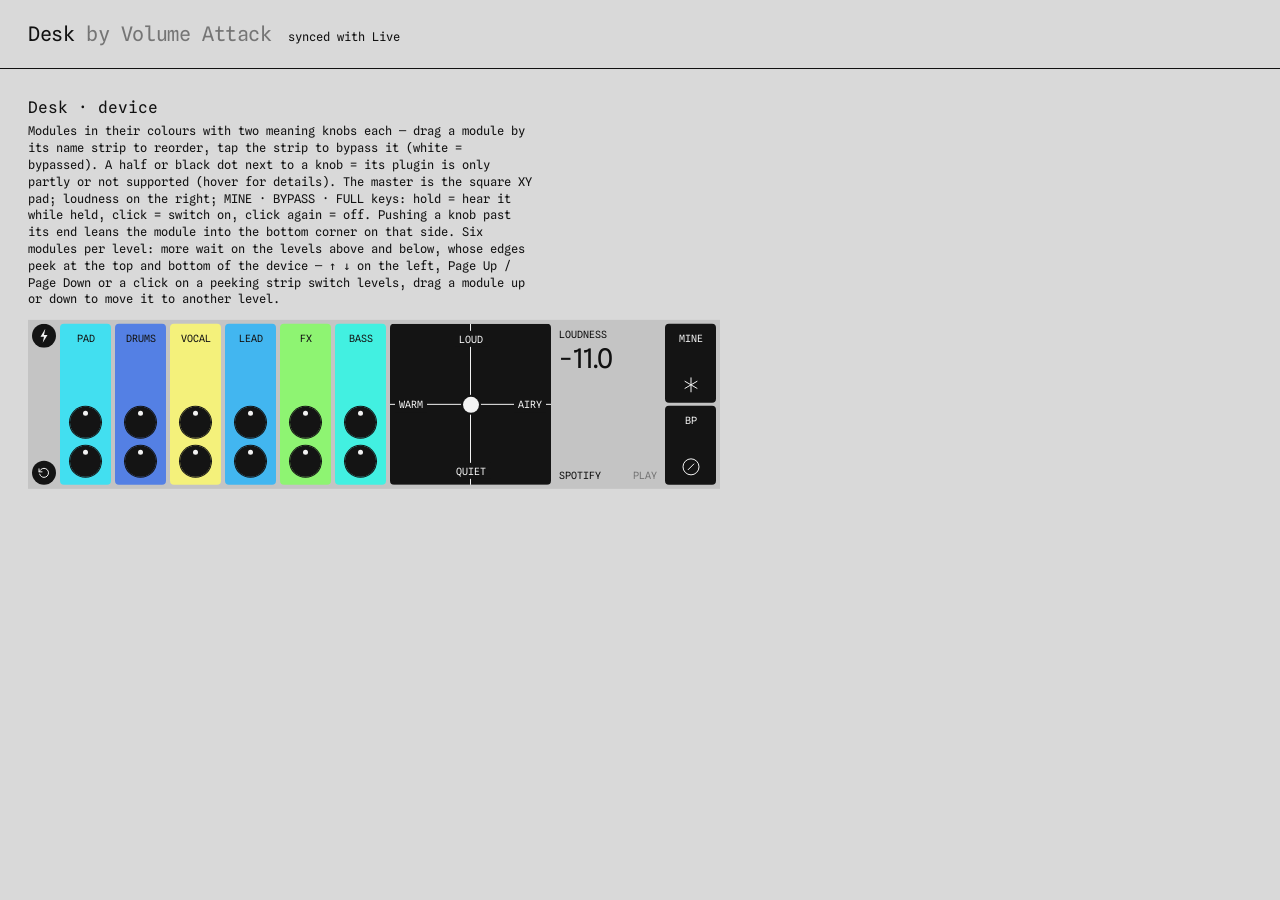
==== commit 83cb9e05: "Publish ef37f9994673 (desk main 4536e19: page side of Desk Core knob writes) Co-Authored-By: Claude " ====
--- a/device/index.html
+++ b/device/index.html
@@ -4,7 +4,7 @@
 <meta charset="utf-8">
 <meta name="viewport" content="width=device-width,initial-scale=1">
 <title>Desk · demo</title>
-<link rel="stylesheet" href="design.css?v=7f2852ee2b19">
+<link rel="stylesheet" href="design.css?v=ef37f9994673">
 <style>
 /* Desk device page — the strip is the real height of a Max for Live device in Live (169 px) */
 /* sizes, radii, type and motion tokens: design.css (from Figma, product/figma/SPEC.md) */
@@ -241,12 +241,12 @@
   <section class="v"><h2>Desk · device</h2><p>Modules in their colours with two meaning knobs each — drag a module by its name strip to reorder, tap the strip to bypass it (white = bypassed). A half or black dot next to a knob = its plugin is only partly or not supported (hover for details). The master is the square XY pad; loudness on the right; MINE · BYPASS · FULL keys: hold = hear it while held, click = switch on, click again = off. Pushing a knob past its end leans the module into the bottom corner on that side. Six modules per level: more wait on the levels above and below, whose edges peek at the top and bottom of the device — ↑ ↓ on the left, Page Up / Page Down or a click on a peeking strip switch levels, drag a module up or down to move it to another level.</p>
     <div class="scroll"><div class="dev" id="M2"></div></div></section>
 </main>
-<script src="demo.js?v=7f2852ee2b19"></script>
-<script src="design.js?v=7f2852ee2b19"></script>
-<script src="glyphs.js?v=7f2852ee2b19"></script>
-<script src="controls.js?v=7f2852ee2b19"></script>
+<script src="demo.js?v=ef37f9994673"></script>
+<script src="design.js?v=ef37f9994673"></script>
+<script src="glyphs.js?v=ef37f9994673"></script>
+<script src="controls.js?v=ef37f9994673"></script>
 <script>DeskDemo.attach();</script>
-<script src="flow.js?v=7f2852ee2b19"></script>
+<script src="flow.js?v=ef37f9994673"></script>
 <script>
 let LOOK={}; // module colours for this project: colorsFor() in design.js
 const st={knobs:{},list:[],strips:[],subs:{}};
@@ -256,8 +256,14 @@
 // bridge offline (stopped, restarting): a knob move that did not reach it is kept — one entry per knob, its latest
 // position — and sent once when /health answers again; nothing is lost and nothing is sent twice
 const UNSENT=new Set();
-function send(id){if(pending[id])return;pending[id]=1;setTimeout(()=>{pending[id]=0;
-  post("/knob",{id,x:st.knobs[id]}).then(()=>UNSENT.delete(id),()=>{UNSENT.add(id);offline();});},40);}
+// knob moves go out at most every 40 ms per knob (the latest position); flush() sends one now
+function send(id){if(pending[id])return;pending[id]=setTimeout(()=>flush(id),40);}
+function flush(id,end){clearTimeout(pending[id]);pending[id]=0;const b={id,x:st.knobs[id]};if(end)b.end=true;
+  post("/knob",b).then(()=>UNSENT.delete(id),()=>{UNSENT.add(id);offline();});}
+// the end of a gesture (pointer release, a key step or glide landing, the wheel at rest): what is still waiting goes
+// now and the last request says end: true, so Desk Core closes the gesture's undo step at once (30 ms) instead of
+// waiting 400 ms for silence (device/desk/README.md "Writes under G′"). The pad's two knobs = one gesture, one end.
+function endK(ids){ids.forEach((id,i)=>flush(id,i===ids.length-1));}
 function offline(){say("bridge offline");if(offline.t)return;
   const ping=()=>fetch("/health").then(r=>{if(!r.ok)throw new Error(r.status);offline.t=0;const ids=[...UNSENT];UNSENT.clear();ids.forEach(send);say("bridge back");})
     .catch(()=>{offline.t=setTimeout(ping,1000);});
@@ -266,7 +272,20 @@
 const retrying=fn=>fn().catch(()=>{offline();return new Promise(r=>setTimeout(r,1000)).then(()=>retrying(fn));});
 // every view of the same knob redraws together
 function sub(id,fn){(st.subs[id]=st.subs[id]||[]).push(fn);fn();}
-function setK(id,x){st.knobs[id]=Math.max(0,Math.min(1,x));(st.subs[id]||[]).forEach(f=>f());send(id);}
+function setK(id,x){st.knobs[id]=Math.max(0,Math.min(1,x));TOUCHED[id]=performance.now();(st.subs[id]||[]).forEach(f=>f());send(id);}
+// ── state pushed by Desk Core (device mode: tools/knobs/bridge.js) after a change Desk did not write — Cmd+Z, redo,
+// automation, the user in Live. The page adopts it and redraws, and never POSTs in response (echo rule): adopt()
+// writes the page state only. A control the user holds (drag, wheel, key glide) is left alone; the latest pushed value
+// waits in DEFER and lands on release — unless the user moved that knob after the push (then theirs is the newer write).
+const HELD=new Set(),TOUCHED={},DEFER={};
+function adopt(id,x){if(typeof x!=="number"||!isFinite(x)||!(id in st.knobs))return;
+  if(pending[id]){clearTimeout(pending[id]);pending[id]=0;}UNSENT.delete(id);
+  st.knobs[id]=Math.max(0,Math.min(1,x));(st.subs[id]||[]).forEach(f=>f());}
+function holdK(ids){ids.forEach(id=>HELD.add(id));}
+function releaseK(ids,changed){ids.forEach(id=>HELD.delete(id));
+  const theirs=ids.filter(id=>DEFER[id]&&DEFER[id].t>(TOUCHED[id]||0));
+  ids.forEach(id=>{if(theirs.includes(id))adopt(id,DEFER[id].x);delete DEFER[id];});
+  const mine=ids.filter(id=>!theirs.includes(id));if(changed&&mine.length)endK(mine);}
 const K=id=>st.list.find(k=>k.id===id);
 const word=(k,x)=>x<.2?"very "+k.l:x<.42?"a bit "+k.l:x<=.58?"center":x<.8?"a bit "+k.r:"very "+k.r;
 const lufs=lufsEst; // shared estimate (design.js)
@@ -279,7 +298,8 @@
   const gh=d.querySelector(".ghost");
   sub(id,()=>{const x=vx(id);gh.style.rotate=(-135+st.knobs[id]*270)+"deg";if(!d.classList.contains("rubbing"))Desk.angle(d,-135+x*270);d.setAttribute("aria-valuenow",Math.round(x*100));d.setAttribute("aria-valuetext",word(k,x));});
   Desk.knob({el:w,dial:d,get:()=>st.knobs[id],set:x=>{setK(id,x);showWord(w.closest(".t")?.querySelector(".nm .tx"),k.strip,pole(k,x));},
-    host:()=>w.closest(".t"),locked:()=>VIEW.mine||FLOW.state!=="ready",badge:false});  // the mini view shows the pole word, not a number
+    host:()=>w.closest(".t"),locked:()=>VIEW.mine||FLOW.state!=="ready",badge:false,  // the mini view shows the pole word, not a number
+    onHold:()=>holdK([id]),onRelease:m=>releaseK([id],m)});
   Desk.info(w,()=>[`${k.strip} · ${k.l} ↔ ${k.r}`,VIEW.mine?"MINE is on: every knob rests on the reference built for this track. Switch MINE off to change it."
     :`Now ${Desk.rel(st.knobs[id])} (${word(k,st.knobs[id])}): −10 is ${k.l}, +10 is ${k.r}, 0 is MINE. Drag to turn · Shift-drag for fine steps · Shift + digits for an exact value (−10 … +10, Shift 0 = MINE) · double-click returns to MINE.`+((u=>u?"\n\n"+u:"")(unitsFor(id,st.knobs[id],()=>Desk.infoRefresh(w))))]);
   return w;}
@@ -287,7 +307,8 @@
 function pad(ax,ay){const p=el(`<div class="pad ring" role="slider" tabindex="0" aria-label="master: warm to airy, quiet to loud"><i class="cx"></i><i class="cy"></i><span class="ax w">warm</span><span class="ax a">airy</span><span class="ax l">loud</span><span class="ax q">quiet</span><span class="pg"></span><span class="pk"></span></div>`);
   const xy=Desk.xyPad({pad:p,puck:p.querySelector(".pk"),inset:13,get:()=>[vx(ax),vx(ay)],
     set:(x,y)=>{setK(ax,x);setK(ay,y);},
-    host:()=>p.closest(".mt"),locked:()=>VIEW.mine||FLOW.state!=="ready"});
+    host:()=>p.closest(".mt"),locked:()=>VIEW.mine||FLOW.state!=="ready",
+    onHold:()=>holdK([ax,ay]),onRelease:m=>releaseK([ax,ay],m)});
   const pg=p.querySelector(".pg"),ghost=()=>{pg.style.left=`calc(13px + (100% - 26px) * ${st.knobs[ax].toFixed(4)})`;pg.style.top=`calc(13px + (100% - 26px) * ${(1-st.knobs[ay]).toFixed(4)})`;};
   sub(ax,xy.draw);sub(ay,xy.draw);sub(ax,ghost);sub(ay,ghost);
   Desk.info(p,()=>["Master · warm ↔ airy · quiet ↔ loud",VIEW.mine?"MINE is on: the master rests on the reference built for this track."
@@ -313,11 +334,14 @@
 let keyQ=Promise.resolve();
 // MINE / BYPASS / module commands run in order; one that fails (bridge offline) must not stop the ones after it
 const queueKey=fn=>(keyQ=keyQ.then(fn).catch(()=>offline()));
-function setMine(on){if(VIEW.mine===on||(on&&FLOW.state!=="ready"))return;VIEW.mine=on;document.body.classList.toggle("mine",on);
-  document.querySelectorAll(".ky.k-mine").forEach(b=>b.setAttribute("aria-pressed",on));glide();redrawAll();
+// the keys' look alone (no request): setMine / setBypassAll use it, and so does a state push that ended MINE or BYPASS
+function mineView(on){VIEW.mine=on;document.body.classList.toggle("mine",on);
+  document.querySelectorAll(".ky.k-mine").forEach(b=>b.setAttribute("aria-pressed",on));glide();redrawAll();}
+function bypView(on){VIEW.byp=on;document.body.classList.toggle("alloff",on);document.querySelectorAll(".ky.k-byp").forEach(b=>b.setAttribute("aria-pressed",on));}
+function setMine(on){if(VIEW.mine===on||(on&&FLOW.state!=="ready"))return;mineView(on);
   if(on){say("mine · the reference mix · knobs locked");queueKey(()=>post("/reset",{}));}
-  else{say("your mix");queueKey(()=>Promise.all(st.list.map(k=>post("/knob",{id:k.id,x:st.knobs[k.id]}))));}}
-function setBypassAll(on){if(VIEW.byp===on||(on&&FLOW.state!=="ready"))return;VIEW.byp=on;document.body.classList.toggle("alloff",on);document.querySelectorAll(".ky.k-byp").forEach(b=>b.setAttribute("aria-pressed",on));
+  else{say("your mix");queueKey(()=>Promise.all(st.list.map((k,i,a)=>post("/knob",i===a.length-1?{id:k.id,x:st.knobs[k.id],end:true}:{id:k.id,x:st.knobs[k.id]}))));}}
+function setBypassAll(on){if(VIEW.byp===on||(on&&FLOW.state!=="ready"))return;bypView(on);
   if(on){say("original tracks");queueKey(async()=>{for(const s of st.strips)await post("/strip_off",{strip:s});});}
   else{say("processed");queueKey(async()=>{for(const s of st.strips)if(!MOD_OFF.has(s))await post("/strip_on",{strip:s});});}}
 function keysFor(){const rel=el(`<button class="ky ring k-mine" type="button" aria-pressed="${VIEW.mine}">${ICON.mineKey}</button>`),
@@ -397,7 +421,7 @@
       if(Math.hypot(px-sx,py-sy)>4){live=true;x=pre;vx=0;document.body.classList.add("dragx");document.querySelectorAll(".tip").forEach(x=>x.remove());raf=requestAnimationFrame(tick);}
       else t.style.translate=`${pre.toFixed(2)}px 0`;};
     const up=()=>{removeEventListener("pointermove",mv);removeEventListener("pointerup",up);cancelAnimationFrame(raf);
-      if(!live){t.classList.remove("lift");cr.end();const f=t.style.translate;t.style.translate="";if(f&&f!=="0px 0px")t.animate([{translate:f},{translate:"0 0"}],{duration:RMQ?0:MOTION.fast,easing:MOTION.out});return;}
+      if(!live){t.classList.remove("lift");cr.end();if(DEFER_ORDER)adoptOrder(DEFER_ORDER);const f=t.style.translate;t.style.translate="";if(f&&f!=="0px 0px")t.animate([{translate:f},{translate:"0 0"}],{duration:RMQ?0:MOTION.fast,easing:MOTION.out});return;}
       const from=t.style.translate,fr=t.style.rotate;t.style.translate="";t.style.rotate="";t.classList.remove("lift");document.body.classList.remove("dragx");
       h.dataset.dragged="1";setTimeout(()=>delete h.dataset.dragged,0);
       t.animate([{translate:from||"0 0",rotate:fr||"0deg"},{translate:"0 0",rotate:"0deg"}],{duration:RMQ?0:MOTION.base,easing:MOTION.out});cr.end();
@@ -468,6 +492,33 @@
 // support is per knob (each knob moves its own devices); demo: the bridge reports levels from Live
 // module bypass state lives in one place so BYPASS (all) can restore exactly the modules that weren't off on their own
 const MOD_OFF=new Set();
+// the tiles show MOD_OFF (after a load, a rebuild or a state push)
+function drawOff(){document.querySelectorAll("#M2 .t[data-s]").forEach(t=>{const off=MOD_OFF.has(t.dataset.s);t.classList.toggle("off",off);
+  t.querySelector(".nm")?.setAttribute("aria-pressed",off);});}
+// Desk Core in this page (the Desk device: tools/knobs/bridge.js answers fetch). The module order then lives in the set
+// (POST /order, read back from /library and the state push); the bridge build (server.py) keeps it per browser.
+const CORE=!!window.deskBridge;
+let DEFER_ORDER=null;   // an order pushed while a module is carried: applied when it is put down, unless the drop sets one
+function adoptOrder(order){const cur=mods(),known=order.filter(s=>cur.includes(s)),next=[...known,...cur.filter(s=>!known.includes(s))];
+  if(document.body.classList.contains("dragx")){DEFER_ORDER=order;return;}DEFER_ORDER=null;
+  st.strips=[...next,...st.strips.filter(s=>!next.includes(s))];
+  if(!L.read||next.join("\n")===L.read().flat().join("\n"))return;
+  const levels=Desk.levelsFrom(next,null,CAP);L.layout(levels);L.go(L.cur,false);try{localStorage.setItem("nc.levels",JSON.stringify(levels));}catch(e){}}
+function adoptBypassed(list){const off=new Set(list.filter(s=>mods().includes(s)));
+  // BYPASS (all) stays on while every module is still off; anything less means it no longer holds
+  if(VIEW.byp){if(off.size===mods().length)return;bypView(false);}
+  MOD_OFF.clear();off.forEach(s=>MOD_OFF.add(s));drawOff();}
+// {op: "state", b: {knobs, bypassed}, order} (desk_core.js pushState; {knobs, bypassed, order} accepted too)
+function onState(o){const s=(o&&o.b)||o;if(!s||typeof s!=="object")return;const now=performance.now();
+  if(s.knobs&&typeof s.knobs==="object"){let take=true;
+    // MINE on: the page keeps your mix to come back to; every knob on its centre is MINE itself, anything else
+    // (MINE undone in Live) means MINE no longer plays: the key goes off, nothing is sent
+    if(VIEW.mine){if(Object.values(s.knobs).every(x=>Math.abs(x-.5)<.005))take=false;else mineView(false);}
+    if(take)for(const id in s.knobs){if(HELD.has(id))DEFER[id]={x:s.knobs[id],t:now};else adopt(id,s.knobs[id]);}}
+  if(Array.isArray(s.bypassed))adoptBypassed(s.bypassed);
+  const order=o.order||s.order;if(Array.isArray(order))adoptOrder(order);
+  say("synced with Live");}
+if(CORE)window.deskBridge.on("state",onState);
 let LIVECOL=null;  // the bridge's /colors (Live track colours per module), when it answers
 // the progress fill takes the same colour as the module's tile: the set's track colour in the Live look
 Flow.colorOf=s=>{const lc=colorsMode()==="live"&&LIVECOL?.modules?.[s];return lc&&lc.color?deskTone(lc.color):null;};
@@ -479,6 +530,8 @@
 function buildDevice(id){const host=document.getElementById(id);host.className="dev sc m mv v2";host.style.width=host.style.minWidth="";
   const b=frame(id),side=host.querySelector(".side"),title=side.querySelector(".logo-d"),lvk=side.querySelector(".lvk"),[up,dn]=lvk.children,T={};
   let saved=null;try{saved=JSON.parse(localStorage.getItem("nc.levels")||localStorage.getItem("nc.board")||"null");}catch(e){}
+  // in the device the set's order (/library) wins: the browser's layout only keeps how it splits into levels
+  if(CORE&&Desk.levelsFrom(mods(),saved,CAP).flat().join("\n")!==mods().join("\n"))saved=null;
   const list=Desk.levelsFrom(mods(),saved,CAP).flat();
   LOOK=colorsFor(["master",...list]);
   Desk.info(title,()=>["Desk by Volume Attack",FLOW.analyzed?"Meaning knobs built for this set: each module is a group of tracks, each knob a sound you can steer. The centre of every knob is MINE.":"Not analyzed yet: click LET’S START."]);
@@ -486,10 +539,10 @@
   Desk.info(lvk,()=>{const n=L.levels.length;return ["Levels",n<2?`All ${list.length} modules fit on one level. With more than ${CAP}, the others wait on levels below this one.`
     :`Level ${L.cur+1} of ${n}.${L.cur===0?" This is the first level.":L.cur===n-1?" This is the last level.":""} ↑ ↓, Page Up / Page Down or a click on the strip peeking at the top or bottom switch levels · drag a module by its name up or down to move it to another level.`];});
   list.forEach(s=>{const ks=st.list.filter(k=>k.strip===s),lc=colorsMode()==="live"&&LIVECOL?.modules?.[s],col=(lc&&lc.color&&deskTone(lc.color))||LOOK[s],
-      t=el(`<div class="t" data-s="${s}" style="background:${col}"><div class="in"></div></div>`),inn=t.querySelector(".in");
+      t=el(`<div class="t${MOD_OFF.has(s)?" off":""}" data-s="${s}" style="background:${col}"><div class="in"></div></div>`),inn=t.querySelector(".in");
 
     // the name strip: drag to move, tap to bypass (grip and bypass marks show on hover)
-    const nm=el(`<div class="nm" role="button" tabindex="0" aria-pressed="false"><i class="gr" aria-hidden="true">${ICON.drag}</i><span class="tx">${s}</span><i class="bi" aria-hidden="true">${ICON["bypass-sml"]}</i></div>`);
+    const nm=el(`<div class="nm" role="button" tabindex="0" aria-pressed="${MOD_OFF.has(s)}"><i class="gr" aria-hidden="true">${ICON.drag}</i><span class="tx">${s}</span><i class="bi" aria-hidden="true">${ICON["bypass-sml"]}</i></div>`);
     inn.append(nm);
     Desk.info(nm,()=>[`${s} module`,VIEW.byp?"Everything is bypassed: switch BYPASS off to change single modules."
       :MOD_OFF.has(s)?"Bypassed: you hear these tracks without Desk. Tap or ⊘ to bring the processing back · drag to reorder."
@@ -530,7 +583,10 @@
     Desk.infoRefresh(lvk);if(moved&&anim)say(`level ${i+1} of ${n}`);try{localStorage.setItem("nc.level",i);}catch(e){}};
   up.onclick=()=>L.go(L.cur-1);dn.onclick=()=>L.go(L.cur+1);
   L.layout(Desk.levelsFrom(mods(),saved,CAP));
-  reorderable(L,levels=>{try{localStorage.setItem("nc.levels",JSON.stringify(levels));}catch(e){}say("order saved");});
+  reorderable(L,levels=>{try{localStorage.setItem("nc.levels",JSON.stringify(levels));}catch(e){}DEFER_ORDER=null;
+    if(!CORE){say("order saved");return;}
+    const flat=levels.flat();st.strips=[...flat,...st.strips.filter(s=>!flat.includes(s))];
+    queueKey(()=>post("/order",{strips:flat}).then(r=>say(r.ok?"order saved":"order not saved")));});
   const mt=el(`<div class="mt"></div>`);
   if(K("master_air")&&K("master_loud"))mt.prepend(pad("master_air","master_loud"));
   else{const p=el(`<div class="pad"><i class="cx"></i><i class="cy"></i><span class="pk" style="left:50%;top:50%"></span></div>`);mt.prepend(p);
@@ -568,7 +624,9 @@
    "\nThis bridge only plans BUILD: nothing is written to the set. CANCEL stops at any point.")];
 function loadDesk(){return Promise.all([fetch("/knobs").then(r=>r.json()),fetch("/library").then(r=>r.json()),fetch("/state").then(r=>r.json()),
   fetch("/colors").then(r=>r.ok?r.json():null).catch(()=>null)]).then(([knobs,lib,state,cols])=>{LIVECOL=cols;
-  st.list=knobs;st.subs={};knobs.forEach(k=>st.knobs[k.id]=state.knobs[k.id]??.5);st.strips=lib.modules.map(m=>m.strip);MOD_OFF.clear();});}
+  st.list=knobs;st.subs={};knobs.forEach(k=>st.knobs[k.id]=state.knobs[k.id]??.5);st.strips=lib.modules.map(m=>m.strip);
+  // modules bypassed in the set (server.py BYPASSED, Desk Core: their Desk devices are off) show bypassed from the start
+  MOD_OFF.clear();(state.bypassed||[]).forEach(s=>{if(mods().includes(s))MOD_OFF.add(s);});});}
 // the key: ANALYZE (empty) · CANCEL (working) · RETRY (stopped on a step that can go on)
 function flowKey(){const F=FLOW.layer,k=F.key;
   if(FLOW.state==="analysing"){k.onclick=null;return;}   // the progress panel shows; the x key in the left column cancels
--- a/device/design.css
+++ b/device/design.css
@@ -123,7 +123,7 @@
      active   = selection → --ring: the 2 px ring inside a knob being turned, the pad being pressed, a key held down
      key on   = MINE / BP latched on: the key lights in the accent (--accent, sketch #ff8bc5; Live sends no such colour,
                 so per preset like PEAK), its icon disc in --accent-fg with the mark punched out in the accent
-     hover    = surface_highlight → --pill: a left key under the pointer
+     hover    = derived: surface_bg 8 % toward control_fg (surface_highlight if sent) → --pill: a left key under the pointer
      on a module colour = the panel colour (--knob): module names, progress text over its fill
      progress fill = the first module's track colour (flow.js) · PEAK = --warn (Live sends no warning colour: per preset)
    The four presets approximate Live 12's built-in themes for the browser prototype ("dark" = the sketch's values); in
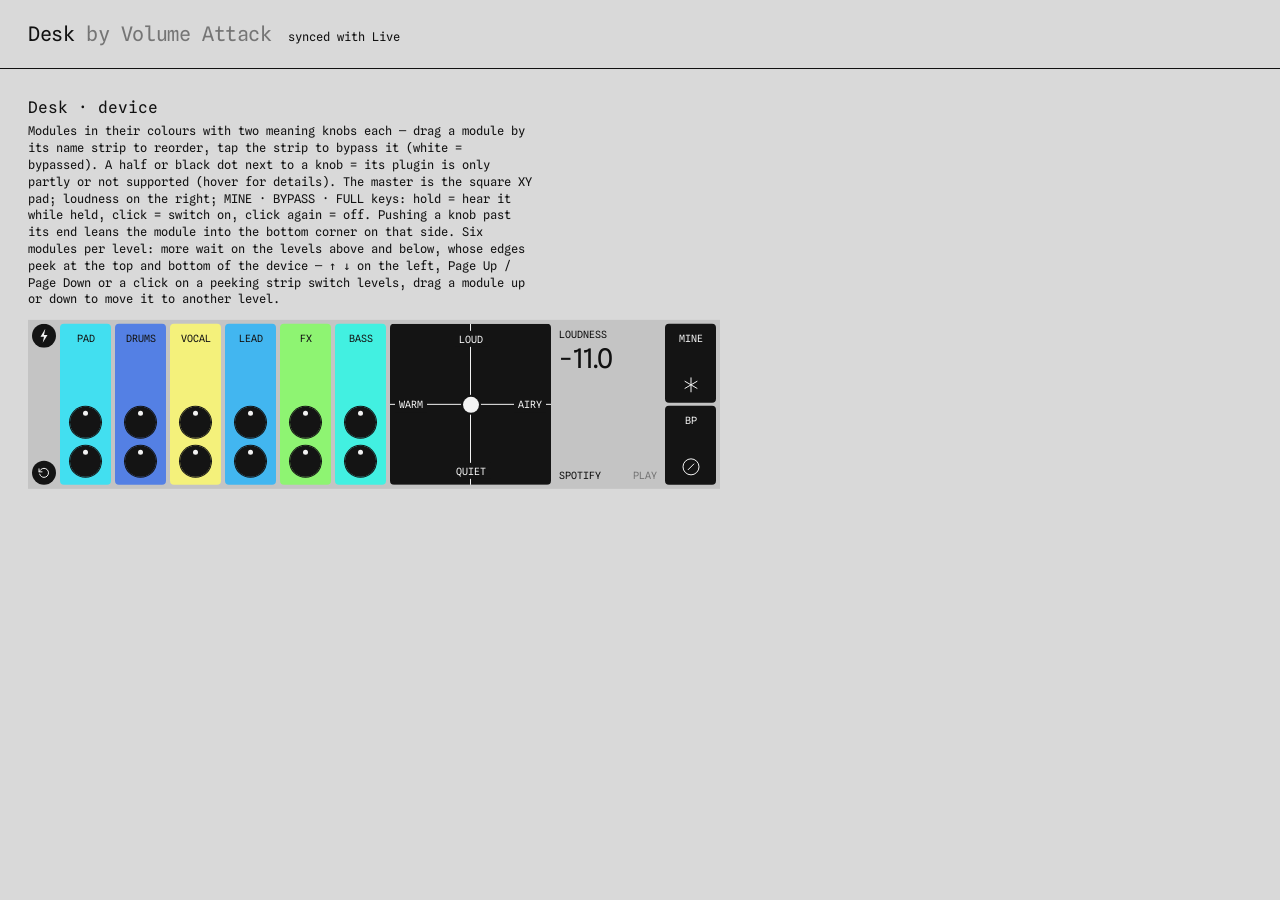
==== commit a89c62bd: "Publish a44ef6e69a8e (desk main 74f7c8f: knob hold + per-frame POSTs, loudness without NaN) Co-Autho" ====
--- a/device/index.html
+++ b/device/index.html
@@ -4,7 +4,7 @@
 <meta charset="utf-8">
 <meta name="viewport" content="width=device-width,initial-scale=1">
 <title>Desk · demo</title>
-<link rel="stylesheet" href="design.css?v=ef37f9994673">
+<link rel="stylesheet" href="design.css?v=a44ef6e69a8e">
 <style>
 /* Desk device page — the strip is the real height of a Max for Live device in Live (169 px) */
 /* sizes, radii, type and motion tokens: design.css (from Figma, product/figma/SPEC.md) */
@@ -241,29 +241,43 @@
   <section class="v"><h2>Desk · device</h2><p>Modules in their colours with two meaning knobs each — drag a module by its name strip to reorder, tap the strip to bypass it (white = bypassed). A half or black dot next to a knob = its plugin is only partly or not supported (hover for details). The master is the square XY pad; loudness on the right; MINE · BYPASS · FULL keys: hold = hear it while held, click = switch on, click again = off. Pushing a knob past its end leans the module into the bottom corner on that side. Six modules per level: more wait on the levels above and below, whose edges peek at the top and bottom of the device — ↑ ↓ on the left, Page Up / Page Down or a click on a peeking strip switch levels, drag a module up or down to move it to another level.</p>
     <div class="scroll"><div class="dev" id="M2"></div></div></section>
 </main>
-<script src="demo.js?v=ef37f9994673"></script>
-<script src="design.js?v=ef37f9994673"></script>
-<script src="glyphs.js?v=ef37f9994673"></script>
-<script src="controls.js?v=ef37f9994673"></script>
+<script src="demo.js?v=a44ef6e69a8e"></script>
+<script src="design.js?v=a44ef6e69a8e"></script>
+<script src="glyphs.js?v=a44ef6e69a8e"></script>
+<script src="controls.js?v=a44ef6e69a8e"></script>
 <script>DeskDemo.attach();</script>
-<script src="flow.js?v=ef37f9994673"></script>
+<script src="flow.js?v=a44ef6e69a8e"></script>
 <script>
 let LOOK={}; // module colours for this project: colorsFor() in design.js
 const st={knobs:{},list:[],strips:[],subs:{}};
 const say=t=>document.getElementById("status").textContent=t;
 const post=(u,b)=>fetch(u,{method:"POST",headers:{"Content-Type":"application/json"},body:JSON.stringify(b)});  // JSON: the bridge guard (guard.py) needs it
-const pending={};
 // bridge offline (stopped, restarting): a knob move that did not reach it is kept — one entry per knob, its latest
 // position — and sent once when /health answers again; nothing is lost and nothing is sent twice
 const UNSENT=new Set();
-// knob moves go out at most every 40 ms per knob (the latest position); flush() sends one now
-function send(id){if(pending[id])return;pending[id]=setTimeout(()=>flush(id),40);}
-function flush(id,end){clearTimeout(pending[id]);pending[id]=0;const b={id,x:st.knobs[id]};if(end)b.end=true;
-  post("/knob",b).then(()=>UNSENT.delete(id),()=>{UNSENT.add(id);offline();});}
-// the end of a gesture (pointer release, a key step or glide landing, the wheel at rest): what is still waiting goes
-// now and the last request says end: true, so Desk Core closes the gesture's undo step at once (30 ms) instead of
-// waiting 400 ms for silence (device/desk/README.md "Writes under G′"). The pad's two knobs = one gesture, one end.
-function endK(ids){ids.forEach((id,i)=>flush(id,i===ids.length-1));}
+// knob moves are coalesced so a drag never floods Desk Core (Live lagged at 42–54 POST /knob per gesture): a moved knob
+// is only marked DIRTY; once per animation frame each dirty knob with no request in FLIGHT sends its latest position.
+// So at most one request per knob in flight and one per frame; values that went stale meanwhile are never sent (latest
+// wins). FLIGHT: knob id -> the promise of its request (or of its gesture's end).
+const DIRTY=new Set(),FLIGHT=new Map();let FRAME=0;
+function send(id){DIRTY.add(id);frameSend();}
+function frameSend(){if(FRAME||!DIRTY.size)return;FRAME=requestAnimationFrame(()=>{FRAME=0;[...DIRTY].forEach(id=>{if(!FLIGHT.has(id))flush(id);});});}
+// while a gesture holds the control (pointer down, wheel turning, key or double-click glide) every move says hold: true,
+// so Desk Core keeps the gesture's undo step open even while the pointer rests (no 400 ms idle close).
+// mode: "end" | "hold" | undefined (= hold while the knob is held). Resolves when the request has an answer.
+function flush(id,mode){DIRTY.delete(id);const b={id,x:st.knobs[id]};
+  if(mode==="end")b.end=true;else if(mode==="hold"||HELD.has(id))b.hold=true;
+  const p=post("/knob",b).then(()=>UNSENT.delete(id),()=>{UNSENT.add(id);offline();});
+  FLIGHT.set(id,p);p.then(()=>{if(FLIGHT.get(id)===p)FLIGHT.delete(id);frameSend();});return p;}
+// the end of a gesture (pointer release, a key step or glide landing, the wheel at rest): once the gesture's requests
+// in flight have answered, each knob sends its final position and the very last request says end: true (and no hold),
+// so Desk Core closes the gesture's undo step at once (30 ms) (device/desk/README.md "Writes under G′"). The pad's two
+// knobs = one gesture: hold on the first, end on the last, sent after it.
+function endK(ids){const wait=Promise.all(ids.map(id=>FLIGHT.get(id)));
+  const done=wait.then(()=>ids.slice(0,-1).reduce((q,id)=>q.then(()=>flush(id,"hold")),Promise.resolve()))
+    .then(()=>flush(ids[ids.length-1],"end"));
+  ids.forEach(id=>{DIRTY.delete(id);FLIGHT.set(id,done);});
+  done.then(()=>{ids.forEach(id=>{if(FLIGHT.get(id)===done)FLIGHT.delete(id);});frameSend();});}
 function offline(){say("bridge offline");if(offline.t)return;
   const ping=()=>fetch("/health").then(r=>{if(!r.ok)throw new Error(r.status);offline.t=0;const ids=[...UNSENT];UNSENT.clear();ids.forEach(send);say("bridge back");})
     .catch(()=>{offline.t=setTimeout(ping,1000);});
@@ -279,7 +293,7 @@
 // waits in DEFER and lands on release — unless the user moved that knob after the push (then theirs is the newer write).
 const HELD=new Set(),TOUCHED={},DEFER={};
 function adopt(id,x){if(typeof x!=="number"||!isFinite(x)||!(id in st.knobs))return;
-  if(pending[id]){clearTimeout(pending[id]);pending[id]=0;}UNSENT.delete(id);
+  DIRTY.delete(id);UNSENT.delete(id);
   st.knobs[id]=Math.max(0,Math.min(1,x));(st.subs[id]||[]).forEach(f=>f());}
 function holdK(ids){ids.forEach(id=>HELD.add(id));}
 function releaseK(ids,changed){ids.forEach(id=>HELD.delete(id));
@@ -303,16 +317,21 @@
   Desk.info(w,()=>[`${k.strip} · ${k.l} ↔ ${k.r}`,VIEW.mine?"MINE is on: every knob rests on the reference built for this track. Switch MINE off to change it."
     :`Now ${Desk.rel(st.knobs[id])} (${word(k,st.knobs[id])}): −10 is ${k.l}, +10 is ${k.r}, 0 is MINE. Drag to turn · Shift-drag for fine steps · Shift + digits for an exact value (−10 … +10, Shift 0 = MINE) · double-click returns to MINE.`+((u=>u?"\n\n"+u:"")(unitsFor(id,st.knobs[id],()=>Desk.infoRefresh(w))))]);
   return w;}
-// master XY pad: x = warm↔airy, y = quiet↔loud; the puck's edge stays 4 px inside the pad (inset 4 + radius 6)
-function pad(ax,ay){const p=el(`<div class="pad ring" role="slider" tabindex="0" aria-label="master: warm to airy, quiet to loud"><i class="cx"></i><i class="cy"></i><span class="ax w">warm</span><span class="ax a">airy</span><span class="ax l">loud</span><span class="ax q">quiet</span><span class="pg"></span><span class="pk"></span></div>`);
-  const xy=Desk.xyPad({pad:p,puck:p.querySelector(".pk"),inset:13,get:()=>[vx(ax),vx(ay)],
-    set:(x,y)=>{setK(ax,x);setK(ay,y);},
+// master XY pad: x = master_air (warm ↔ airy), y = master_loud (quiet ↔ loud); the puck's edge stays 4 px inside the pad
+// (inset 4 + radius 6). The axis words are the design's own pole words; an axis the design has no knob for (null) has
+// no words and its puck coordinate rests on the centre line.
+function pad(ax,ay){const kx=ax&&K(ax),ky=ay&&K(ay),axes=[kx,ky].filter(Boolean),
+    words=(kx?`<span class="ax w">${kx.l}</span><span class="ax a">${kx.r}</span>`:"")+(ky?`<span class="ax l">${ky.r}</span><span class="ax q">${ky.l}</span>`:"");
+  const p=el(`<div class="pad ring" role="slider" tabindex="0" aria-label="master: ${axes.map(k=>`${k.l} to ${k.r}`).join(", ")}"><i class="cx"></i><i class="cy"></i>${words}<span class="pg"></span><span class="pk"></span></div>`);
+  const ids=[kx&&ax,ky&&ay].filter(Boolean),at=id=>id?st.knobs[id]:.5;
+  const xy=Desk.xyPad({pad:p,puck:p.querySelector(".pk"),inset:13,get:()=>[kx?vx(ax):.5,ky?vx(ay):.5],
+    set:(x,y)=>{if(kx)setK(ax,x);if(ky)setK(ay,y);},
     host:()=>p.closest(".mt"),locked:()=>VIEW.mine||FLOW.state!=="ready",
-    onHold:()=>holdK([ax,ay]),onRelease:m=>releaseK([ax,ay],m)});
-  const pg=p.querySelector(".pg"),ghost=()=>{pg.style.left=`calc(13px + (100% - 26px) * ${st.knobs[ax].toFixed(4)})`;pg.style.top=`calc(13px + (100% - 26px) * ${(1-st.knobs[ay]).toFixed(4)})`;};
-  sub(ax,xy.draw);sub(ay,xy.draw);sub(ax,ghost);sub(ay,ghost);
-  Desk.info(p,()=>["Master · warm ↔ airy · quiet ↔ loud",VIEW.mine?"MINE is on: the master rests on the reference built for this track."
-    :`Now ${word(K(ax),st.knobs[ax])}, ${word(K(ay),st.knobs[ay])}. Drag the dot · arrow keys move it, Shift for fine steps · double-click returns to MINE.`]);
+    onHold:()=>holdK(ids),onRelease:m=>releaseK(ids,m)});
+  const pg=p.querySelector(".pg"),ghost=()=>{pg.style.left=`calc(13px + (100% - 26px) * ${at(kx&&ax).toFixed(4)})`;pg.style.top=`calc(13px + (100% - 26px) * ${(1-at(ky&&ay)).toFixed(4)})`;};
+  ids.forEach(id=>{sub(id,xy.draw);sub(id,ghost);});
+  Desk.info(p,()=>["Master · "+axes.map(k=>`${k.l} ↔ ${k.r}`).join(" · "),VIEW.mine?"MINE is on: the master rests on the reference built for this track."
+    :`Now ${axes.map(k=>word(k,st.knobs[k.id])).join(", ")}. Drag the dot · arrow keys move it, Shift for fine steps · double-click returns to MINE.`]);
   return p;}
 function frame(id){const f=document.getElementById(id);
   f.innerHTML=`<div class="side"><i class="logo-d" role="img" aria-label="Desk by Volume Attack">${ICON.bolt}</i><div class="low">`+
@@ -442,6 +461,8 @@
   return m.integrated!=null?{l:m.integrated,cap:"lufs int.",what:"integrated"}:m.short_term!=null?{l:m.short_term,cap:"lufs short",what:"short-term"}:null;}
 function pollMeter(){fetch("/meter").then(r=>r.ok?r.json():null).catch(()=>null).then(m=>{METER=m;LOUD_DRAW&&LOUD_DRAW();setTimeout(pollMeter,m&&m.live?500:1000);});}  // the device posts at 10 Hz; 1 s while it's away
 const fmtDb=d=>(d>0?"+":"−")+Math.abs(d).toFixed(1);
+// how far the pad's quiet ↔ loud sits from MINE, in dB of the estimate; 0 when MINE is on or the design has no such knob
+const padOff=()=>VIEW.mine||!K("master_loud")?0:lufs(vx("master_loud"))-lufs(.5);
 // Loudness block (Figma 16:2482, 2026-10-04): LOUDNESS + short-term LUFS (27 px, one decimal; the Desk meter while it
 // plays, the pad's estimate otherwise); then one STATUS line and SPOTIFY. The status line holds "VS MINE ±X" (pad off
 // its centre) and "PEAK −X.X" (true peak since the last play above −1 dBTP, warning colour): one shows alone; both
@@ -456,8 +477,10 @@
     mineV=b.querySelector(".s-mine .v"),peakV=b.querySelector(".s-peak .v");
   const fmtL=l=>(l<0?"−":"")+Math.abs(l).toFixed(1),trim=t=>t.replace(/\.0$/,"");
   let last=null,turn="mine";
+  // the Desk meter's short-term while it plays; else the pad's estimate — only when the design has a master quiet ↔ loud
+  // knob (a design without one, e.g. a master with no device to steer, has no estimate); else null = nothing to show
   const shortNow=()=>{const m=METER&&METER.live?METER:null;
-    return m&&m.short_term!=null?{l:m.short_term,what:"measured"}:{l:lufs(vx("master_loud")),what:null};};
+    return m&&m.short_term!=null?{l:m.short_term,what:"measured"}:K("master_loud")?{l:lufs(vx("master_loud")),what:null}:null;};
   // SPOTIFY (founder, 2026-10-04): how much Spotify turns the song down at −14 LUFS = max(0, integrated + 14) dB, shown
   // the Figma way ("−3.9 dB", "0 dB"). Integrated from the Desk meter once it has 10 s gated (this run), else the
   // loudness ANALYZE measured on the master (its summary); nothing measured = "play" (Info View: press play in Live).
@@ -466,7 +489,7 @@
     return i&&{...i,down:Math.max(0,i.l-STREAM_REF)};};
   const spText=s=>s?(s.down<.05?"0":"−"+s.down.toFixed(1))+'<span class="u">dB</span>':'<span class="none">play</span>';
   // which of the two status items shows now: "", "mine", "peak" (both: the one whose turn it is)
-  const status=()=>{const off=VIEW.mine?0:lufs(vx("master_loud"))-lufs(.5),tp=METER&&METER.live?METER.true_peak_db:null;
+  const status=()=>{const off=padOff(),tp=METER&&METER.live?METER.true_peak_db:null;
     const hasMine=Math.abs(off)>=.05,hasPeak=tp!=null&&tp>-1;
     mineV.textContent=hasMine?trim(fmtDb(off)):"";peakV.textContent=hasPeak?fmtDb(tp):"";
     stl.dataset.both=hasMine&&hasPeak?"1":"";
@@ -474,17 +497,19 @@
   setInterval(()=>{turn=turn==="mine"?"peak":"mine";if(stl.dataset.both)status();},STATUS_EVERY);
   const draw=()=>{if(!FLOW.analyzed||FLOW.state==="reveal"&&!FLOW.loudOn){v.innerHTML='<span class="none">—</span>';sp.innerHTML="";stl.dataset.show="";last=null;return;}
     status();const s=spText(spotify());if(sp.innerHTML!==s)sp.innerHTML=s;
-    const n=shortNow();if(last!=null&&Math.abs(n.l-last)<.05)return;if(last==null)last=n.l;
+    const n=shortNow();if(!n){cancelAnimationFrame(v._tw);v.innerHTML='<span class="none">—</span>';last=null;return;}  // nothing measured, no estimate
+    if(last!=null&&Math.abs(n.l-last)<.05)return;if(last==null)last=n.l;
     tweenText(v,last,n.l,fmtL);last=n.l;};
   sub("master_loud",draw);LOUD_DRAW=draw;
   if(FLOW.analyzed)Flow.status().then(fs=>{RUN_LUFS=fs.summary&&fs.summary.measured_lufs!=null?fs.summary.measured_lufs:RUN_LUFS;draw();}).catch(()=>{});
   const [lb,sb]=b.children;
   Desk.info(lb,()=>{if(!FLOW.analyzed)return ["Loudness","Nothing measured yet: the master is measured while the song plays (during the analysis, or the next time you play)."];
-    const n=shortNow();return n.what?["Loudness · short-term",`${n.l.toFixed(1)} LUFS short-term (the last 3 s), measured on the master (EBU R128).`]:
+    const n=shortNow();if(!n)return ["Loudness · press play","Nothing measured yet: press play in Live and the Desk device on the master measures it (EBU R128 short-term, the last 3 s). This design has no master quiet ↔ loud knob to estimate it from."];
+    return n.what?["Loudness · short-term",`${n.l.toFixed(1)} LUFS short-term (the last 3 s), measured on the master (EBU R128).`]:
       ["Loudness · from the pad",`About ${n.l.toFixed(1)} LUFS, estimated from the master pad's quiet ↔ loud position: the Desk device on the master measures it while the song plays.`];});
   Desk.info(sb,()=>{if(!FLOW.analyzed)return ["Spotify","Shown after the analysis."];const s=spotify(),m=METER,tp=m&&m.live?m.true_peak_db:null;
     const peak=tp!=null&&tp>-1?` True peak ${fmtDb(tp)} dBTP since the last play: above −1 dBTP, it may distort after encoding.`:"";
-    const off=VIEW.mine?0:lufs(vx("master_loud"))-lufs(.5),mine=Math.abs(off)>=.05?` The pad is ${fmtDb(off)} dB from MINE.`:"";
+    const off=padOff(),mine=Math.abs(off)>=.05?` The pad is ${fmtDb(off)} dB from MINE.`:"";
     if(!s)return ["Spotify · press play",`Spotify plays everything at −14 LUFS and turns louder songs down. Press play in Live: once the Desk device has measured ${SPOTIFY_MIN_S} s of the song, this shows how much.`+mine+peak];
     return ["Spotify",(s.down<.05?"Spotify does not turn it down: it is at or under −14 LUFS.":`Spotify turns it down by ${s.down.toFixed(1)} dB${s.down>1?": extra loudness buys nothing there":""}.`)+
       ` From ${s.l.toFixed(1)} LUFS integrated, ${s.from==="meter"?"measured on the master over this run":"measured on the master during the analysis"} (−14 LUFS reference).`+mine+peak];});
@@ -588,9 +613,10 @@
     const flat=levels.flat();st.strips=[...flat,...st.strips.filter(s=>!flat.includes(s))];
     queueKey(()=>post("/order",{strips:flat}).then(r=>say(r.ok?"order saved":"order not saved")));});
   const mt=el(`<div class="mt"></div>`);
-  if(K("master_air")&&K("master_loud"))mt.prepend(pad("master_air","master_loud"));
+  if(K("master_air")||K("master_loud"))mt.prepend(pad("master_air","master_loud"));
   else{const p=el(`<div class="pad"><i class="cx"></i><i class="cy"></i><span class="pk" style="left:50%;top:50%"></span></div>`);mt.prepend(p);
-    Desk.info(p,()=>["Master","Warm ↔ airy, quiet ↔ loud. Appears with the modules after ANALYZE."]);}
+    Desk.info(p,()=>FLOW.analyzed?["Master","The design built for this set has no master knob (warm ↔ airy, quiet ↔ loud), so the pad has nothing to move."]
+      :["Master","Warm ↔ airy, quiet ↔ loud. Appears with the modules after ANALYZE."]);}
   const {rel,byp}=keysFor(),c=el(`<div class="k1"></div>`);[[rel,"mine"],[byp,"bp"]].forEach(([k,l])=>{k.prepend(el(`<span class="kl">${l}</span>`));c.append(k);});
   b.append(lv,mt,loudBlock(),c);
   // the ANALYZE work layer covers everything right of the left column (Figma start / progress)
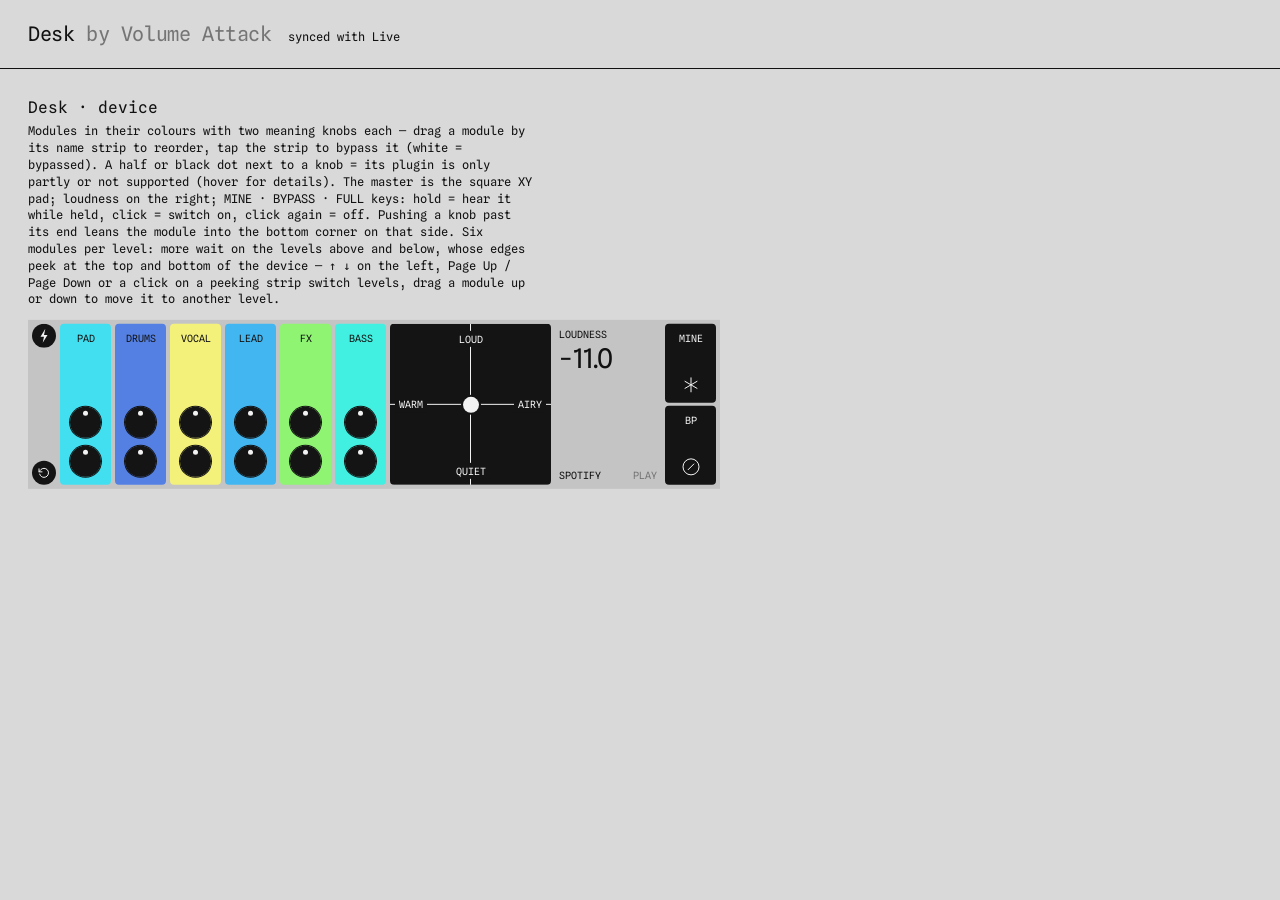
==== commit 3f471ea3: "Publish c82250ef3753 (desk main a213316: loudness states, MINE dot) Co-Authored-By: Claude Opus 5.5 " ====
--- a/device/index.html
+++ b/device/index.html
@@ -4,7 +4,7 @@
 <meta charset="utf-8">
 <meta name="viewport" content="width=device-width,initial-scale=1">
 <title>Desk · demo</title>
-<link rel="stylesheet" href="design.css?v=a44ef6e69a8e">
+<link rel="stylesheet" href="design.css?v=c82250ef3753">
 <style>
 /* Desk device page — the strip is the real height of a Max for Live device in Live (169 px) */
 /* sizes, radii, type and motion tokens: design.css (from Figma, product/figma/SPEC.md) */
@@ -231,6 +231,15 @@
 body.revealing .pad .pk{opacity:0}.pad .pk{transition:background-color var(--m) var(--e-out),opacity var(--m-fast) var(--e-out)}
 body.revealing .kn .d .arm{transition:rotate var(--m-slow) var(--e-io)}
 .k1 .ky.flash::after{opacity:1;transition:opacity var(--m-slow) var(--e-io)}
+/* MINE has something new (Desk Core mine_pending: the loudness measured after ANALYZE moved MINE's master loudness;
+   pressing MINE applies it). Not in Figma 15-2254 yet (2026-10-05): default = the re-analyze key's 5 px dot, 4 px in
+   from the key's top right, in --key-dot (design.css: the accent MINE lights in, in the Live look; the key's ink in the
+   Desk look); on a lit key, the key's on-colour ink. Same 260 ms in/out as the re-analyze dot. */
+.k1 .ky .pend{position:absolute;right:4px;top:4px;width:5px;height:5px;border-radius:50%;background:var(--key-dot);opacity:0;scale:.4;pointer-events:none;
+  transition:opacity var(--m) var(--e-out),scale var(--m) var(--e-out)}
+.k1 .ky[aria-pressed="true"] .pend{background:var(--key-on-fg)}
+.k1 .ky.pending .pend{opacity:1;scale:1}
+@media (prefers-reduced-motion:reduce){.k1 .ky .pend{transition:none}}
 </style>
 </head>
 <body>
@@ -241,12 +250,12 @@
   <section class="v"><h2>Desk · device</h2><p>Modules in their colours with two meaning knobs each — drag a module by its name strip to reorder, tap the strip to bypass it (white = bypassed). A half or black dot next to a knob = its plugin is only partly or not supported (hover for details). The master is the square XY pad; loudness on the right; MINE · BYPASS · FULL keys: hold = hear it while held, click = switch on, click again = off. Pushing a knob past its end leans the module into the bottom corner on that side. Six modules per level: more wait on the levels above and below, whose edges peek at the top and bottom of the device — ↑ ↓ on the left, Page Up / Page Down or a click on a peeking strip switch levels, drag a module up or down to move it to another level.</p>
     <div class="scroll"><div class="dev" id="M2"></div></div></section>
 </main>
-<script src="demo.js?v=a44ef6e69a8e"></script>
-<script src="design.js?v=a44ef6e69a8e"></script>
-<script src="glyphs.js?v=a44ef6e69a8e"></script>
-<script src="controls.js?v=a44ef6e69a8e"></script>
+<script src="demo.js?v=c82250ef3753"></script>
+<script src="design.js?v=c82250ef3753"></script>
+<script src="glyphs.js?v=c82250ef3753"></script>
+<script src="controls.js?v=c82250ef3753"></script>
 <script>DeskDemo.attach();</script>
-<script src="flow.js?v=a44ef6e69a8e"></script>
+<script src="flow.js?v=c82250ef3753"></script>
 <script>
 let LOOK={}; // module colours for this project: colorsFor() in design.js
 const st={knobs:{},list:[],strips:[],subs:{}};
@@ -358,20 +367,22 @@
   document.querySelectorAll(".ky.k-mine").forEach(b=>b.setAttribute("aria-pressed",on));glide();redrawAll();}
 function bypView(on){VIEW.byp=on;document.body.classList.toggle("alloff",on);document.querySelectorAll(".ky.k-byp").forEach(b=>b.setAttribute("aria-pressed",on));}
 function setMine(on){if(VIEW.mine===on||(on&&FLOW.state!=="ready"))return;mineView(on);
-  if(on){say("mine · the reference mix · knobs locked");queueKey(()=>post("/reset",{}));}
+  if(on){say("mine · the reference mix · knobs locked");queueKey(postReset);}
   else{say("your mix");queueKey(()=>Promise.all(st.list.map((k,i,a)=>post("/knob",i===a.length-1?{id:k.id,x:st.knobs[k.id],end:true}:{id:k.id,x:st.knobs[k.id]}))));}}
 function setBypassAll(on){if(VIEW.byp===on||(on&&FLOW.state!=="ready"))return;bypView(on);
   if(on){say("original tracks");queueKey(async()=>{for(const s of st.strips)await post("/strip_off",{strip:s});});}
   else{say("processed");queueKey(async()=>{for(const s of st.strips)if(!MOD_OFF.has(s))await post("/strip_on",{strip:s});});}}
-function keysFor(){const rel=el(`<button class="ky ring k-mine" type="button" aria-pressed="${VIEW.mine}">${ICON.mineKey}</button>`),
+function keysFor(){const rel=el(`<button class="ky ring k-mine${MINE_PENDING?" pending":""}" type="button" aria-pressed="${VIEW.mine}">${ICON.mineKey}<i class="pend" aria-hidden="true"></i></button>`),
   byp=el(`<button class="ky ring k-byp" type="button" aria-pressed="${VIEW.byp}">${ICON.bpKey}</button>`);
   Desk.pressToggle(rel,()=>VIEW.mine,setMine);
-  Desk.info(rel,()=>FLOW.state!=="ready"?["MINE","The sound Desk builds for this song. Available after ANALYZE."]:["MINE · the reference built for this track","Hold: hear MINE while held · click: switch on, click again: off · double-click: apply it (every knob to its centre)."]);
+  Desk.info(rel,()=>{const how="Hold: hear MINE while held · click: switch on, click again: off · double-click: apply it (every knob to its centre).";
+    if(FLOW.state!=="ready")return ["MINE","The sound Desk builds for this song. Available after ANALYZE."];
+    return MINE_PENDING?["MINE · new loudness",(LOUD&&LOUD.info?LOUD.info:"Loudness measured: MINE has a new master loudness. Press MINE to apply.")+"\n"+how]:["MINE · the reference built for this track",how];});
   Desk.info(byp,()=>FLOW.state!=="ready"?["Bypass","Your original tracks. Available after ANALYZE; until then you hear only your original."]:["Bypass · your original tracks",VIEW.byp?"On: you hear the set without Desk (the safety limiter stays). Click to switch it off."
     :"Hold: hear the set without Desk while held · click: switch on, click again: off. The safety limiter stays on."]);
   // double-click MINE = apply it: every knob moves to its centre for good (the two clicks before it toggle on/off)
   rel.addEventListener("dblclick",()=>{setMine(false);st.list.forEach(k=>st.knobs[k.id]=.5);glide();redrawAll();
-    queueKey(()=>post("/reset",{}));say("mine applied · every knob at its centre");});Desk.pressToggle(byp,()=>VIEW.byp,setBypassAll);
+    queueKey(postReset);say("mine applied · every knob at its centre");});Desk.pressToggle(byp,()=>VIEW.byp,setBypassAll);
   [rel,byp].forEach(Desk.pressable);return {rel,byp};}
 // drag a tile by its name: sideways it reorders inside its level (lift, follow, neighbours glide via the order property);
 // pulled up or down past 32 px toward another level and held there 260 ms, the levels slide and the tile moves over
@@ -456,10 +467,30 @@
 // the pad is the fallback when the device is absent, stopped or has no value yet (silence, < 400 ms since reset).
 // Integrated wins (it's what normalisation uses); short-term covers the first seconds after a reset.
 let METER=null,LOUD_DRAW=null;  // the loudness block on screen (rebuilt with the device) redraws on each reading
-let RUN_LUFS=null;   // the master loudness ANALYZE measured (its summary.measured_lufs; null = not measured, e.g. stopped)
+let RUN_LUFS=null;   // the set's measured master loudness (summary.measured_lufs; null = not measured, e.g. stopped)
+// Background loudness (Desk Core, device/desk/README.md "Loudness after ANALYZE"): GET /analyze/status .loudness =
+// {state: none|waiting|measuring|measured, measuring_s, min_s, measured_lufs, gated_s, mine_pending, info, …}. The core
+// measures the next play after ANALYZE; the page reads it while ready (pollLoud) so a value measured after the page
+// loaded shows without a reload. A bridge without the block (server.py) leaves LOUD null: summary.measured_lufs only.
+let LOUD=null,MINE_PENDING=false;
+function adoptLoud(fs){if(!fs||typeof fs!=="object")return;const l=fs.loudness&&typeof fs.loudness==="object"?fs.loudness:null;LOUD=l;
+  if(l)RUN_LUFS=typeof l.measured_lufs==="number"?l.measured_lufs:null;   // the core's block is the truth (a changed master drops it)
+  else if(fs.summary&&typeof fs.summary.measured_lufs==="number")RUN_LUFS=fs.summary.measured_lufs;
+  if(l)setMinePending(!!l.mine_pending);
+  LOUD_DRAW&&LOUD_DRAW();document.querySelectorAll("#M2 .ld .bot").forEach(r=>Desk.infoRefresh(r));}
+// the dot on MINE: /state and the {op: "state"} push carry mine_pending, /analyze/status .loudness too; MINE (POST /reset)
+// applies it in the core, which then clears it
+function setMinePending(on){MINE_PENDING=!!on;document.querySelectorAll(".ky.k-mine").forEach(b=>{b.classList.toggle("pending",MINE_PENDING);Desk.infoRefresh(b);});}
+const postReset=()=>post("/reset",{}).then(r=>{Flow.status().then(adoptLoud).catch(()=>{});return r;});
+// while ready: every second while the song plays or the core measures (the count moves), else every 5 s; the meter
+// coming alive (play pressed) asks at once instead of waiting out the 5 s
+let loudT=0,loudBusy=false;
+function pollLoud(){clearTimeout(loudT);if(loudBusy)return;const go=FLOW.state==="ready"&&FLOW.analyzed&&!document.hidden;loudBusy=go;
+  (go?Flow.status().then(adoptLoud).catch(()=>{}):Promise.resolve()).then(()=>{loudBusy=false;
+    loudT=setTimeout(pollLoud,LOUD&&LOUD.state==="measuring"||METER&&METER.live?1000:5000);});}
 function measured(){const m=METER;if(!m||!m.live)return null;
   return m.integrated!=null?{l:m.integrated,cap:"lufs int.",what:"integrated"}:m.short_term!=null?{l:m.short_term,cap:"lufs short",what:"short-term"}:null;}
-function pollMeter(){fetch("/meter").then(r=>r.ok?r.json():null).catch(()=>null).then(m=>{METER=m;LOUD_DRAW&&LOUD_DRAW();setTimeout(pollMeter,m&&m.live?500:1000);});}  // the device posts at 10 Hz; 1 s while it's away
+function pollMeter(){fetch("/meter").then(r=>r.ok?r.json():null).catch(()=>null).then(m=>{const woke=m&&m.live&&!(METER&&METER.live);METER=m;LOUD_DRAW&&LOUD_DRAW();if(woke)pollLoud();setTimeout(pollMeter,m&&m.live?500:1000);});}  // the device posts at 10 Hz; 1 s while it's away
 const fmtDb=d=>(d>0?"+":"−")+Math.abs(d).toFixed(1);
 // how far the pad's quiet ↔ loud sits from MINE, in dB of the estimate; 0 when MINE is on or the design has no such knob
 const padOff=()=>VIEW.mine||!K("master_loud")?0:lufs(vx("master_loud"))-lufs(.5);
@@ -487,7 +518,12 @@
   const spotify=()=>{const m=METER&&METER.live?METER:null;
     const i=m&&m.integrated!=null&&(m.gated_s??0)>=SPOTIFY_MIN_S?{l:m.integrated,from:"meter"}:RUN_LUFS!=null?{l:RUN_LUFS,from:"analysis"}:null;
     return i&&{...i,down:Math.max(0,i.l-STREAM_REF)};};
-  const spText=s=>s?(s.down<.05?"0":"−"+s.down.toFixed(1))+'<span class="u">dB</span>':'<span class="none">play</span>';
+  // nothing measured yet: "play" (the core measures on play), then the gated seconds counting to SPOTIFY_MIN_S while it
+  // measures ("4/10 s", Desk Core's loudness.measuring_s), then the value
+  const minS=()=>LOUD&&LOUD.min_s>0?LOUD.min_s:SPOTIFY_MIN_S,measN=()=>Math.min(minS(),Math.floor(LOUD&&LOUD.measuring_s>0?LOUD.measuring_s:0));
+  const measuring=()=>!!LOUD&&LOUD.state==="measuring";
+  const spText=s=>s?(s.down<.05?"0":"−"+s.down.toFixed(1))+'<span class="u">dB</span>':
+    measuring()?`<span class="none">${measN()}/${minS()}<span class="u">s</span></span>`:'<span class="none">play</span>';
   // which of the two status items shows now: "", "mine", "peak" (both: the one whose turn it is)
   const status=()=>{const off=padOff(),tp=METER&&METER.live?METER.true_peak_db:null;
     const hasMine=Math.abs(off)>=.05,hasPeak=tp!=null&&tp>-1;
@@ -501,7 +537,7 @@
     if(last!=null&&Math.abs(n.l-last)<.05)return;if(last==null)last=n.l;
     tweenText(v,last,n.l,fmtL);last=n.l;};
   sub("master_loud",draw);LOUD_DRAW=draw;
-  if(FLOW.analyzed)Flow.status().then(fs=>{RUN_LUFS=fs.summary&&fs.summary.measured_lufs!=null?fs.summary.measured_lufs:RUN_LUFS;draw();}).catch(()=>{});
+  if(FLOW.analyzed)Flow.status().then(adoptLoud).catch(()=>{});
   const [lb,sb]=b.children;
   Desk.info(lb,()=>{if(!FLOW.analyzed)return ["Loudness","Nothing measured yet: the master is measured while the song plays (during the analysis, or the next time you play)."];
     const n=shortNow();if(!n)return ["Loudness · press play","Nothing measured yet: press play in Live and the Desk device on the master measures it (EBU R128 short-term, the last 3 s). This design has no master quiet ↔ loud knob to estimate it from."];
@@ -510,9 +546,11 @@
   Desk.info(sb,()=>{if(!FLOW.analyzed)return ["Spotify","Shown after the analysis."];const s=spotify(),m=METER,tp=m&&m.live?m.true_peak_db:null;
     const peak=tp!=null&&tp>-1?` True peak ${fmtDb(tp)} dBTP since the last play: above −1 dBTP, it may distort after encoding.`:"";
     const off=padOff(),mine=Math.abs(off)>=.05?` The pad is ${fmtDb(off)} dB from MINE.`:"";
-    if(!s)return ["Spotify · press play",`Spotify plays everything at −14 LUFS and turns louder songs down. Press play in Live: once the Desk device has measured ${SPOTIFY_MIN_S} s of the song, this shows how much.`+mine+peak];
-    return ["Spotify",(s.down<.05?"Spotify does not turn it down: it is at or under −14 LUFS.":`Spotify turns it down by ${s.down.toFixed(1)} dB${s.down>1?": extra loudness buys nothing there":""}.`)+
-      ` From ${s.l.toFixed(1)} LUFS integrated, ${s.from==="meter"?"measured on the master over this run":"measured on the master during the analysis"} (−14 LUFS reference).`+mine+peak];});
+    if(!s&&measuring())return [`Spotify · measuring · ${measN()} s`,`Measuring the master while the song plays: ${measN()} of ${minS()} s so far. Then this shows how much Spotify turns the song down (−14 LUFS reference).`+mine+peak];
+    if(!s)return ["Spotify · measures on play",`Spotify plays everything at −14 LUFS and turns louder songs down. Press play in Live: once the Desk device has measured ${minS()} s of the song, this shows how much.`+mine+peak];
+    const where=s.from==="meter"?"measured on the master over this run":LOUD&&LOUD.gated_s>0?`measured on the master while the song played (${Math.round(LOUD.gated_s)} s)`:"measured on the master during the analysis";
+    return ["Spotify"+(s.from==="meter"?"":measuring()?` · measuring · ${measN()} s`:LOUD&&LOUD.state==="measured"?" · measured":""),(s.down<.05?"Spotify does not turn it down: it is at or under −14 LUFS.":`Spotify turns it down by ${s.down.toFixed(1)} dB${s.down>1?": extra loudness buys nothing there":""}.`)+
+      ` From ${s.l.toFixed(1)} LUFS integrated, ${where} (−14 LUFS reference).`+mine+peak];});
   return b;}
 // support is per knob (each knob moves its own devices); demo: the bridge reports levels from Live
 // module bypass state lives in one place so BYPASS (all) can restore exactly the modules that weren't off on their own
@@ -541,6 +579,7 @@
     if(VIEW.mine){if(Object.values(s.knobs).every(x=>Math.abs(x-.5)<.005))take=false;else mineView(false);}
     if(take)for(const id in s.knobs){if(HELD.has(id))DEFER[id]={x:s.knobs[id],t:now};else adopt(id,s.knobs[id]);}}
   if(Array.isArray(s.bypassed))adoptBypassed(s.bypassed);
+  if(typeof s.mine_pending==="boolean")setMinePending(s.mine_pending);
   const order=o.order||s.order;if(Array.isArray(order))adoptOrder(order);
   say("synced with Live");}
 if(CORE)window.deskBridge.on("state",onState);
@@ -652,7 +691,7 @@
   fetch("/colors").then(r=>r.ok?r.json():null).catch(()=>null)]).then(([knobs,lib,state,cols])=>{LIVECOL=cols;
   st.list=knobs;st.subs={};knobs.forEach(k=>st.knobs[k.id]=state.knobs[k.id]??.5);st.strips=lib.modules.map(m=>m.strip);
   // modules bypassed in the set (server.py BYPASSED, Desk Core: their Desk devices are off) show bypassed from the start
-  MOD_OFF.clear();(state.bypassed||[]).forEach(s=>{if(mods().includes(s))MOD_OFF.add(s);});});}
+  MOD_OFF.clear();(state.bypassed||[]).forEach(s=>{if(mods().includes(s))MOD_OFF.add(s);});MINE_PENDING=!!state.mine_pending;});}
 // the key: ANALYZE (empty) · CANCEL (working) · RETRY (stopped on a step that can go on)
 function flowKey(){const F=FLOW.layer,k=F.key;
   if(FLOW.state==="analysing"){k.onclick=null;return;}   // the progress panel shows; the x key in the left column cancels
@@ -752,6 +791,7 @@
   Desk.infoState("Ready · every knob on MINE",`${mods().length} modules. Turn anything; double-click a knob or hold MINE to come back.`+(extra.length?"\n"+extra.join("\n"):""));
   setTimeout(()=>{if(FLOW.state==="ready")Desk.infoState("","");},8000);}).catch(()=>{});}
 setTimeout(pollChanges,1000);  // first look soon after load, then every 10 s
+setTimeout(pollLoud,1000);     // the measured loudness and MINE's dot while ready (1 s while playing, else 5 s)
 
 // startup: what the bridge holds decides the state — no design yet = EMPTY, an analysis running = follow it
 Flow.status().then(fs=>{FLOW.analyzed=!!fs.analyzed;FLOW.buildMode=fs.build_mode;if(fs.undo)FLOW.undo=fs.undo;
--- a/device/design.css
+++ b/device/design.css
@@ -24,6 +24,9 @@
   /* key-on = MINE / BP latched on: Desk look keeps the key (the icon fills, Figma 15:666 / 15:822); key-on-mark = the
      mark punched out of the filled icon disc (Figma white) */
   --key-on:var(--key);--key-on-fg:var(--key-fg);--key-on-mark:var(--dot);
+  /* key-dot = the "something new" dot on MINE (mine_pending; not in Figma yet): the key's ink in the Desk look (no accent
+     there), the accent in the Live look; on a lit key, key-on-fg */
+  --key-dot:var(--key-fg);
   --on-mod:var(--ink);--off-fg:var(--fg);--pad-off:var(--off);--pad-off-fg:var(--fg);
   /* module colours (also in design.js for the scripts) */
   --c-master:#c8c8c8;--c-drums:#ffd200;--c-bass:#2b6cff;--c-vocal:#ff4800;--c-backing:#ffaad4;--c-guitars:#00b67a;--c-pad:#add5ff;--c-brass:#ff9b00;
@@ -145,7 +148,7 @@
   --dead:color-mix(in srgb,var(--knob) 30%,var(--dev));--off-line:color-mix(in srgb,var(--fg) 35%,var(--dev));--grey:color-mix(in srgb,var(--dot) 40%,var(--knob));
   --off:color-mix(in srgb,var(--knob) 60%,var(--dev));
   --key:var(--knob);--key-fg:var(--dot);--key-hov:var(--pill);--key-hov-fg:var(--fg);--name-pill:var(--knob);--name-pill-fg:var(--dot);
-  --key-on:var(--accent,var(--warn));--key-on-fg:var(--accent-fg,var(--knob));--key-on-mark:var(--key-on);
+  --key-on:var(--accent,var(--warn));--key-on-fg:var(--accent-fg,var(--knob));--key-on-mark:var(--key-on);--key-dot:var(--key-on);
   --on-mod:var(--knob);--off-fg:color-mix(in srgb,var(--dot) 40%,var(--off));--pad-off:var(--knob);--pad-off-fg:var(--ghost)}
 
 /* ── ANALYZE flow (flow.js, product/flow.md; Figma "start" 15:2123 and "progress" 15:1860): the work layer covers
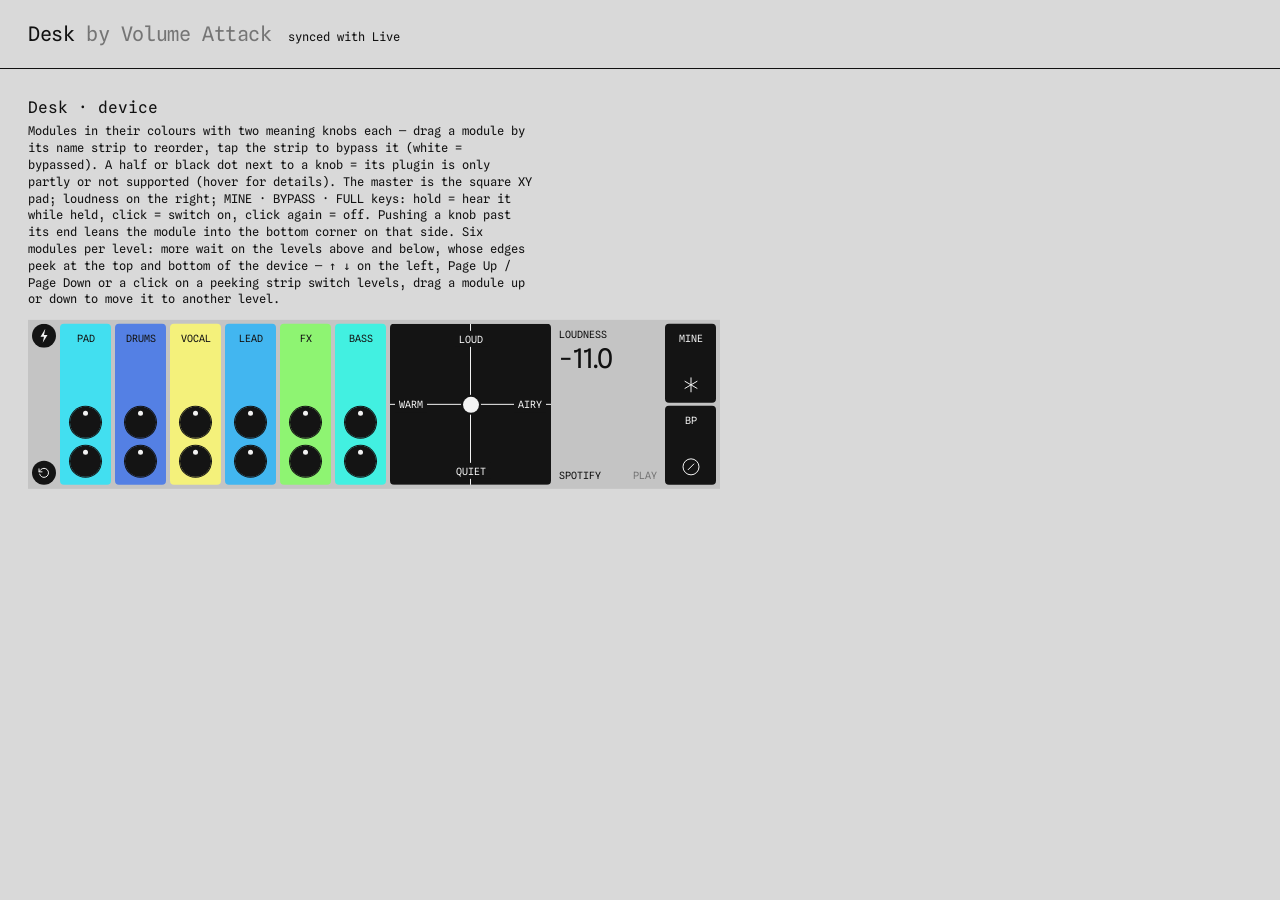
==== commit 74708128: "Publish ce05195705a0 (desk main 323367f: genre row, automated-knob mark) Co-Authored-By: Claude Opus" ====
--- a/device/index.html
+++ b/device/index.html
@@ -4,7 +4,7 @@
 <meta charset="utf-8">
 <meta name="viewport" content="width=device-width,initial-scale=1">
 <title>Desk · demo</title>
-<link rel="stylesheet" href="design.css?v=c82250ef3753">
+<link rel="stylesheet" href="design.css?v=ce05195705a0">
 <style>
 /* Desk device page — the strip is the real height of a Max for Live device in Live (169 px) */
 /* sizes, radii, type and motion tokens: design.css (from Figma, product/figma/SPEC.md) */
@@ -240,6 +240,36 @@
 .k1 .ky[aria-pressed="true"] .pend{background:var(--key-on-fg)}
 .k1 .ky.pending .pend{opacity:1;scale:1}
 @media (prefers-reduced-motion:reduce){.k1 .ky .pend{transition:none}}
+/* GENRE row + picker (the loudness target's genre: Desk Core's loudness block genre / genre_from / genre_guess, POST
+   /genre). Not in Figma 15-2254 yet (2026-10-05): default = one more 12 px row of the loudness block (key ← → value,
+   above the status line, so LOUDNESS, VS MINE / PEAK and SPOTIFY keep their places) and, on click, a panel of six keys
+   over the loudness block in the left column's key style (--key, radius 4; hover = --key-hov like the level arrows;
+   the picked one carries the MINE-dot mark, 5 px). A guess the set is not sure of ends in "?". */
+.ld .gn{appearance:none;border:0;background:none;color:inherit;font:inherit;font-size:var(--cap);line-height:12px;padding:0;margin:0;width:100%;text-align:left;cursor:pointer;outline:none;--ring-r:var(--r-mod)}
+.ld .gn::before{content:"";position:absolute;inset:-2px -4px;border-radius:var(--r-mod);corner-shape:var(--cs);background:var(--key-hov);opacity:0;transition:opacity var(--m-fast) var(--e-out)}
+.ld .gn>span{position:relative;transition:color var(--m-fast) var(--e-out)}
+.ld .gn .v{overflow:hidden;text-overflow:ellipsis;min-width:0}
+.ld .gn:is(:hover,:focus-visible,[aria-expanded="true"])::before{opacity:1}.ld .gn:is(:hover,:focus-visible,[aria-expanded="true"])>span{color:var(--key-hov-fg)}
+.ld .gn[hidden]{display:none}
+body:not(.ready) .ld .gn{pointer-events:none}
+.ld .gp{position:absolute;inset:0;z-index:5;display:grid;grid-template-rows:repeat(6,22px);gap:4px;padding:4px;background:var(--key);color:var(--key-fg);
+  border-radius:var(--r-mod);corner-shape:var(--cs);opacity:0;pointer-events:none;transition:opacity var(--m-fast) var(--e-out)}
+.ld .gp.on{opacity:1;pointer-events:auto}
+.ld .gp button{appearance:none;border:0;padding:0 8px;margin:0;background:none;color:inherit;font:inherit;font-size:var(--cap);line-height:12px;display:flex;align-items:center;
+  justify-content:space-between;gap:4px;border-radius:var(--r-mod);corner-shape:var(--cs);cursor:pointer;outline:none;white-space:nowrap;
+  transition:background-color var(--m-fast) var(--e-out),color var(--m-fast) var(--e-out)}
+.ld .gp button:is(:hover,:focus-visible){background:var(--key-hov);color:var(--key-hov-fg)}
+.ld .gp button i{width:5px;height:5px;border-radius:50%;background:currentColor;flex:none;opacity:0}
+.ld .gp button[aria-checked="true"] i{opacity:1}
+@media (prefers-reduced-motion:reduce){.ld .gp,.ld .gn::before{transition:none}}
+/* a knob its meaning dial drives (Desk Core held: automation, MIDI or the dial in Live), like Live's automated look:
+   a 5 px LED at the knob's top left (the support dot keeps the top right), in --auto (design.css). Not in Figma yet
+   (2026-10-05). The knob follows the pushes; a drag takes it over (the core releases the dial, the LED goes out). */
+.mv .kw .au{position:absolute;left:-3px;top:-3px;width:5px;height:5px;border-radius:50%;background:var(--auto);box-shadow:0 0 0 1px var(--auto-edge);
+  opacity:0;scale:.4;pointer-events:none;transition:opacity var(--m) var(--e-out),scale var(--m) var(--e-out)}
+.mv .kw.held .au{opacity:1;scale:1}
+.t.off .kw .au,body.alloff .kw .au{background:var(--ghost)}
+@media (prefers-reduced-motion:reduce){.mv .kw .au{transition:none}}
 </style>
 </head>
 <body>
@@ -250,12 +280,12 @@
   <section class="v"><h2>Desk · device</h2><p>Modules in their colours with two meaning knobs each — drag a module by its name strip to reorder, tap the strip to bypass it (white = bypassed). A half or black dot next to a knob = its plugin is only partly or not supported (hover for details). The master is the square XY pad; loudness on the right; MINE · BYPASS · FULL keys: hold = hear it while held, click = switch on, click again = off. Pushing a knob past its end leans the module into the bottom corner on that side. Six modules per level: more wait on the levels above and below, whose edges peek at the top and bottom of the device — ↑ ↓ on the left, Page Up / Page Down or a click on a peeking strip switch levels, drag a module up or down to move it to another level.</p>
     <div class="scroll"><div class="dev" id="M2"></div></div></section>
 </main>
-<script src="demo.js?v=c82250ef3753"></script>
-<script src="design.js?v=c82250ef3753"></script>
-<script src="glyphs.js?v=c82250ef3753"></script>
-<script src="controls.js?v=c82250ef3753"></script>
+<script src="demo.js?v=ce05195705a0"></script>
+<script src="design.js?v=ce05195705a0"></script>
+<script src="glyphs.js?v=ce05195705a0"></script>
+<script src="controls.js?v=ce05195705a0"></script>
 <script>DeskDemo.attach();</script>
-<script src="flow.js?v=c82250ef3753"></script>
+<script src="flow.js?v=ce05195705a0"></script>
 <script>
 let LOOK={}; // module colours for this project: colorsFor() in design.js
 const st={knobs:{},list:[],strips:[],subs:{}};
@@ -304,7 +334,7 @@
 function adopt(id,x){if(typeof x!=="number"||!isFinite(x)||!(id in st.knobs))return;
   DIRTY.delete(id);UNSENT.delete(id);
   st.knobs[id]=Math.max(0,Math.min(1,x));(st.subs[id]||[]).forEach(f=>f());}
-function holdK(ids){ids.forEach(id=>HELD.add(id));}
+function holdK(ids){ids.forEach(id=>HELD.add(id));if(ids.some(id=>DIAL_HELD.has(id))){ids.forEach(id=>DIAL_HELD.delete(id));drawHeld();}}
 function releaseK(ids,changed){ids.forEach(id=>HELD.delete(id));
   const theirs=ids.filter(id=>DEFER[id]&&DEFER[id].t>(TOUCHED[id]||0));
   ids.forEach(id=>{if(theirs.includes(id))adopt(id,DEFER[id].x);delete DEFER[id];});
@@ -323,9 +353,23 @@
   Desk.knob({el:w,dial:d,get:()=>st.knobs[id],set:x=>{setK(id,x);showWord(w.closest(".t")?.querySelector(".nm .tx"),k.strip,pole(k,x));},
     host:()=>w.closest(".t"),locked:()=>VIEW.mine||FLOW.state!=="ready",badge:false,  // the mini view shows the pole word, not a number
     onHold:()=>holdK([id]),onRelease:m=>releaseK([id],m)});
-  Desk.info(w,()=>[`${k.strip} · ${k.l} ↔ ${k.r}`,VIEW.mine?"MINE is on: every knob rests on the reference built for this track. Switch MINE off to change it."
-    :`Now ${Desk.rel(st.knobs[id])} (${word(k,st.knobs[id])}): −10 is ${k.l}, +10 is ${k.r}, 0 is MINE. Drag to turn · Shift-drag for fine steps · Shift + digits for an exact value (−10 … +10, Shift 0 = MINE) · double-click returns to MINE.`+((u=>u?"\n\n"+u:"")(unitsFor(id,st.knobs[id],()=>Desk.infoRefresh(w))))]);
+  Desk.info(w,()=>[`${k.strip} · ${k.l} ↔ ${k.r}`+(heldNow(id)?" · automated":""),(heldNow(id)?dialHeldLine(k)+"\n":"")+(VIEW.mine?"MINE is on: every knob rests on the reference built for this track. Switch MINE off to change it."
+    :`Now ${Desk.rel(st.knobs[id])} (${word(k,st.knobs[id])}): −10 is ${k.l}, +10 is ${k.r}, 0 is MINE. Drag to turn · Shift-drag for fine steps · Shift + digits for an exact value (−10 … +10, Shift 0 = MINE) · double-click returns to MINE.`+((u=>u?"\n\n"+u:"")(unitsFor(id,st.knobs[id],()=>Desk.infoRefresh(w)))))+dialLine(k)]);
   return w;}
+// Meaning dials (Desk Core step 5, device/desk/README.md "Meaning dials"): /knobs gives each knob its dial slot (dial: 1…24,
+// null = none), /state and the {op: "state"} push list the knobs their dial drives now (held: automation, MIDI, the dial
+// in Live). Such a knob shows Live's automated look (the LED, .kw.held) and follows the pushes; a drag still works and
+// takes it over (the core releases the dial on Desk's write). Desk never writes the dials.
+const DIAL_HELD=new Set();
+const pad2=n=>(n<10?"0":"")+n;
+// the dial's Short Name in Live, as the core names it (desk_state.js dialName): "drums_tone_tilt" -> "Drums Tone Tilt"
+const dialName=id=>String(id).split(/[_\s]+/).filter(Boolean).map(w=>w.charAt(0).toUpperCase()+w.slice(1)).join(" ");
+const heldNow=id=>DIAL_HELD.has(id)&&!HELD.has(id);
+const dialLine=k=>k&&k.dial?`\n\nAutomate or MIDI-map: Desk Dial ${pad2(k.dial)} (${dialName(k.id)}).`:"";
+const dialHeldLine=k=>`Desk Dial ${pad2(k.dial||0)} drives this knob now (automation or MIDI). Drag it to take it over: the dial takes it back on its next move.`;
+function drawHeld(){document.querySelectorAll("#M2 .kw[data-k]").forEach(w=>{const on=heldNow(w.dataset.k);
+  if(w.classList.contains("held")!==on){w.classList.toggle("held",on);const d=w.querySelector(".kn");if(d)Desk.infoRefresh(d);}});}
+function adoptHeld(list){if(!Array.isArray(list))return;DIAL_HELD.clear();list.forEach(id=>DIAL_HELD.add(String(id)));drawHeld();}
 // master XY pad: x = master_air (warm ↔ airy), y = master_loud (quiet ↔ loud); the puck's edge stays 4 px inside the pad
 // (inset 4 + radius 6). The axis words are the design's own pole words; an axis the design has no knob for (null) has
 // no words and its puck coordinate rests on the centre line.
@@ -477,7 +521,47 @@
   if(l)RUN_LUFS=typeof l.measured_lufs==="number"?l.measured_lufs:null;   // the core's block is the truth (a changed master drops it)
   else if(fs.summary&&typeof fs.summary.measured_lufs==="number")RUN_LUFS=fs.summary.measured_lufs;
   if(l)setMinePending(!!l.mine_pending);
+  if(l)adoptGenre(l);
   LOUD_DRAW&&LOUD_DRAW();document.querySelectorAll("#M2 .ld .bot").forEach(r=>Desk.infoRefresh(r));}
+// GENRE: the genre MINE's loudness target follows (handoff/claude-engine-genre-target.md). /state, the {op: "state"} push
+// carry genre (the one the target uses, or null), genre_from (named = picked by the user
+// or named in measured.json · set = the set's own sure guess · null) and genre_guess (the design's guess: {genre,
+// confidence none|low|medium|high, also, tempo, tempo_note, target_short_term_lufs, why, …}) and target (LUFS short-term)
+// come only in /analyze/status .loudness. POST /genre {genre: id|null} -> {ok, genre, genre_from, target, genre_guess,
+// mine_pending, mine_db} picks one of GENRES (any other id is a 400: no target) or clears the pick (the design's own
+// genre again); 501 with no design. It changes only MINE's loudness target (the MINE dot may appear), never the set.
+// GN.has = the bridge carries genre_from at all (server.py does not): only then the GENRE row and its picker show.
+const GENRES=["pop","house","techno","drum & bass","social video"];
+const GENRE_SHORT={"drum & bass":"d&b","social video":"social"};   // the 12 px row fits 16 captions: GENRE + the short name
+const GN={has:false,genre:null,from:null,guess:null,target:null};
+function adoptGenre(o){if(!o||typeof o!=="object"||!("genre_from" in o))return;GN.has=true;
+  const was=GN.genre;GN.genre=typeof o.genre==="string"&&o.genre?o.genre:null;GN.from=GN.genre?(o.genre_from||null):null;
+  if(o.genre_guess&&typeof o.genre_guess==="object")GN.guess=o.genre_guess;
+  if("target" in o)GN.target=typeof o.target==="number"?o.target:null;else if(was!==GN.genre)GN.target=null;   // /state has no target: kept while the genre is the same
+  GENRE_DRAW&&GENRE_DRAW();}
+let GENRE_DRAW=null;
+// what the row says: {name, sure} — the genre in use (sure), else the set's guess (high = sure, low / medium = "?"),
+// else null (nothing points to a genre)
+function genreShown(){if(GN.genre)return {name:GN.genre,sure:true};const g=GN.guess;
+  if(g&&g.genre&&g.confidence==="high")return {name:g.genre,sure:true};
+  if(g&&g.genre&&(g.confidence==="low"||g.confidence==="medium"))return {name:g.genre,sure:false};return null;}
+const genreTarget=()=>GN.target!=null?GN.target:GN.from==="set"&&GN.guess&&typeof GN.guess.target_short_term_lufs==="number"?GN.guess.target_short_term_lufs:null;
+function genreInfo(){const s=genreShown(),g=GN.guess||{},t=genreTarget(),fl=l=>(l<0?"−":"")+Math.abs(l).toFixed(0);
+  const pick="\nClick to pick the genre. It only sets the loudness MINE aims the song's loud sections at: nothing in the set changes until you press MINE.";
+  if(!s)return ["Genre",(g.why?`Nothing in the set points to a genre (${g.why}).`:"No genre: MINE keeps the loudness it was built with.")+pick];
+  const tempo=!s.sure&&typeof g.tempo==="number"?` (${g.tempo} BPM)`:"";
+  const title=`Genre · ${s.name}${s.sure?"":"?"}${tempo}`;
+  const aim=t!=null?` MINE aims the loud sections at ${fl(t)} LUFS short-term.`:"";
+  if(GN.from==="named")return [title,`Picked: ${s.name}.${aim}`+pick];
+  if(GN.from==="set")return [title,`Read from the set: ${g.why||"its track names, tempo and roles"}.${aim}`+pick];
+  if(s.sure)return [title,`Read from the set (${g.why||"its track names, tempo and roles"}), but this genre has no loudness target yet: MINE keeps its loudness.`+pick];
+  return [title,`A guess from the set, ${g.confidence} confidence: ${g.why||""}${g.tempo_note&&g.tempo_note!==g.tempo+" BPM"?` · ${g.tempo_note}`:""}. A guess sets no loudness target.`+pick];}
+function pickGenre(id){const prev={...GN};GN.genre=id;GN.from=id?"named":null;GN.target=null;GENRE_DRAW&&GENRE_DRAW();
+  return post("/genre",{genre:id}).then(r=>r.ok?r.json():Promise.reject(r.status)).then(j=>{
+      // {ok, genre, genre_from, target, genre_guess, mine_pending, mine_db}: none (null) gives the design's own genre back
+      adoptGenre({...j,genre_from:j&&j.genre_from||null});if(j&&typeof j.mine_pending==="boolean")setMinePending(j.mine_pending);
+      say(GN.genre?"genre · "+GN.genre:"genre · none");Flow.status().then(adoptLoud).catch(()=>{});})
+    .catch(()=>{Object.assign(GN,prev);GENRE_DRAW&&GENRE_DRAW();say("genre not changed");});}
 // the dot on MINE: /state and the {op: "state"} push carry mine_pending, /analyze/status .loudness too; MINE (POST /reset)
 // applies it in the core, which then clears it
 function setMinePending(on){MINE_PENDING=!!on;document.querySelectorAll(".ky.k-mine").forEach(b=>{b.classList.toggle("pending",MINE_PENDING);Desk.infoRefresh(b);});}
@@ -501,9 +585,11 @@
 // empty line, so the block never changes height. SPOTIFY: how much Spotify turns the song down (see spotify() below).
 const SPOTIFY_MIN_S=10,STATUS_EVERY=2000;
 function loudBlock(){const b=el(`<div class="ld"><div class="top"><span class="cap">loudness</span><b class="lv-n"></b></div>`+
-    `<div class="bot"><div class="row stl"><span class="sl s-mine"><span class="k">vs mine</span><span class="v"></span></span>`+
+    `<div class="bot"><button class="row gn" type="button" aria-haspopup="menu" aria-expanded="false" hidden><span class="k">genre</span><span class="v gn-n"></span></button>`+
+      `<div class="row stl"><span class="sl s-mine"><span class="k">vs mine</span><span class="v"></span></span>`+
       `<span class="sl s-peak"><span class="k">peak</span><span class="v"></span></span></div>`+
-    `<div class="row"><span class="k">spotify</span><span class="v sp-n"></span></div></div></div>`),
+    `<div class="row"><span class="k">spotify</span><span class="v sp-n"></span></div></div>`+
+    `<div class="gp" role="menu" aria-label="genre"></div></div>`),
     v=b.querySelector(".lv-n"),sp=b.querySelector(".sp-n"),stl=b.querySelector(".stl"),
     mineV=b.querySelector(".s-mine .v"),peakV=b.querySelector(".s-peak .v");
   const fmtL=l=>(l<0?"−":"")+Math.abs(l).toFixed(1),trim=t=>t.replace(/\.0$/,"");
@@ -538,6 +624,7 @@
     tweenText(v,last,n.l,fmtL);last=n.l;};
   sub("master_loud",draw);LOUD_DRAW=draw;
   if(FLOW.analyzed)Flow.status().then(adoptLoud).catch(()=>{});
+  genreRow(b);
   const [lb,sb]=b.children;
   Desk.info(lb,()=>{if(!FLOW.analyzed)return ["Loudness","Nothing measured yet: the master is measured while the song plays (during the analysis, or the next time you play)."];
     const n=shortNow();if(!n)return ["Loudness · press play","Nothing measured yet: press play in Live and the Desk device on the master measures it (EBU R128 short-term, the last 3 s). This design has no master quiet ↔ loud knob to estimate it from."];
@@ -552,6 +639,28 @@
     return ["Spotify"+(s.from==="meter"?"":measuring()?` · measuring · ${measN()} s`:LOUD&&LOUD.state==="measured"?" · measured":""),(s.down<.05?"Spotify does not turn it down: it is at or under −14 LUFS.":`Spotify turns it down by ${s.down.toFixed(1)} dB${s.down>1?": extra loudness buys nothing there":""}.`)+
       ` From ${s.l.toFixed(1)} LUFS integrated, ${where} (−14 LUFS reference).`+mine+peak];});
   return b;}
+// the GENRE row and its picker (see GENRE above): click / Enter opens six keys over the loudness block; a click picks,
+// Esc, a click elsewhere or the row again closes; ↑ ↓ move between the keys
+function genreRow(b){const row=b.querySelector(".gn"),val=row.querySelector(".gn-n"),gp=b.querySelector(".gp");
+  const ids=[...GENRES,null],lbl=id=>id||"none";
+  gp.innerHTML=ids.map(id=>`<button type="button" role="menuitemradio" tabindex="-1" data-g="${id||""}"><span>${lbl(id)}</span><i></i></button>`).join("");
+  const keys=[...gp.children];
+  const draw=()=>{row.hidden=!GN.has||!FLOW.analyzed;const s=genreShown();
+    val.textContent=s?(GENRE_SHORT[s.name]||s.name)+(s.sure?"":"?"):"—";val.classList.toggle("none",!s);
+    keys.forEach(k=>k.setAttribute("aria-checked",String((k.dataset.g||null)===GN.genre)));Desk.infoRefresh(row);};
+  const isOpen=()=>gp.classList.contains("on");
+  const outside=e=>{if(!gp.contains(e.target)&&!row.contains(e.target))close(false);};
+  function close(focus){if(!isOpen())return;gp.classList.remove("on");row.setAttribute("aria-expanded","false");removeEventListener("pointerdown",outside,true);if(focus)row.focus();}
+  const open=()=>{if(FLOW.state!=="ready")return;gp.classList.add("on");row.setAttribute("aria-expanded","true");addEventListener("pointerdown",outside,true);
+    (keys.find(k=>k.getAttribute("aria-checked")==="true")||keys[0]).focus();};
+  row.addEventListener("click",()=>isOpen()?close(true):open());
+  keys.forEach((k,i)=>{const id=k.dataset.g||null;
+    k.addEventListener("click",()=>{close(true);if(id!==GN.genre||(id&&GN.from!=="named"))pickGenre(id);});
+    Desk.info(k,()=>id?[`Genre · ${id}`,`MINE aims the song's loud sections at the usual loudness of ${id}${GN.genre===id?" (in use now)":""}. Nothing in the set changes until you press MINE.`]
+      :["Genre · none","No genre: no loudness target, so MINE keeps the loudness it was built with."]);
+    k.addEventListener("keydown",e=>{if(e.key==="ArrowDown"||e.key==="ArrowUp"){e.preventDefault();keys[(i+(e.key==="ArrowDown"?1:keys.length-1))%keys.length].focus();}});});
+  gp.addEventListener("keydown",e=>{if(e.key==="Escape"){e.stopPropagation();close(true);}});
+  Desk.info(row,genreInfo);GENRE_DRAW=draw;draw();}
 // support is per knob (each knob moves its own devices); demo: the bridge reports levels from Live
 // module bypass state lives in one place so BYPASS (all) can restore exactly the modules that weren't off on their own
 const MOD_OFF=new Set();
@@ -580,6 +689,7 @@
     if(take)for(const id in s.knobs){if(HELD.has(id))DEFER[id]={x:s.knobs[id],t:now};else adopt(id,s.knobs[id]);}}
   if(Array.isArray(s.bypassed))adoptBypassed(s.bypassed);
   if(typeof s.mine_pending==="boolean")setMinePending(s.mine_pending);
+  adoptHeld(s.held);adoptGenre(s);
   const order=o.order||s.order;if(Array.isArray(order))adoptOrder(order);
   say("synced with Live");}
 if(CORE)window.deskBridge.on("state",onState);
@@ -611,7 +721,7 @@
     Desk.info(nm,()=>[`${s} module`,VIEW.byp?"Everything is bypassed: switch BYPASS off to change single modules."
       :MOD_OFF.has(s)?"Bypassed: you hear these tracks without Desk. Tap or ⊘ to bring the processing back · drag to reorder."
       :"Drag to reorder · tap or ⊘ to bypass this module (hold ⊘ to hear it without processing only while held)."]);
-    ks.forEach(k=>{const w=el(`<div class="kw"></div>`),lv=k.support||"full";w.append(knob(k.id));
+    ks.forEach(k=>{const w=el(`<div class="kw${heldNow(k.id)?" held":""}" data-k="${k.id}"><i class="au" aria-hidden="true"></i></div>`),lv=k.support||"full";w.append(knob(k.id));
       if(lv!=="full"){const sp=el(`<span class="sp ${lv}"></span>`);w.append(sp);tipFor(sp,k.devices||[]);
         Desk.info(sp,()=>["Plugin support",lv==="none"?"This knob can't reach one of its plugins yet. Hover the dot for what to do.":"One of this knob's plugins gives Live bare numbers, so Desk moves it within safe limits. Nothing to do."]);}
       if(lv==="none")w.classList.add("dead");inn.append(w);});
@@ -691,7 +801,8 @@
   fetch("/colors").then(r=>r.ok?r.json():null).catch(()=>null)]).then(([knobs,lib,state,cols])=>{LIVECOL=cols;
   st.list=knobs;st.subs={};knobs.forEach(k=>st.knobs[k.id]=state.knobs[k.id]??.5);st.strips=lib.modules.map(m=>m.strip);
   // modules bypassed in the set (server.py BYPASSED, Desk Core: their Desk devices are off) show bypassed from the start
-  MOD_OFF.clear();(state.bypassed||[]).forEach(s=>{if(mods().includes(s))MOD_OFF.add(s);});MINE_PENDING=!!state.mine_pending;});}
+  MOD_OFF.clear();(state.bypassed||[]).forEach(s=>{if(mods().includes(s))MOD_OFF.add(s);});MINE_PENDING=!!state.mine_pending;
+  DIAL_HELD.clear();(Array.isArray(state.held)?state.held:[]).forEach(id=>DIAL_HELD.add(String(id)));adoptGenre(state);});}
 // the key: ANALYZE (empty) · CANCEL (working) · RETRY (stopped on a step that can go on)
 function flowKey(){const F=FLOW.layer,k=F.key;
   if(FLOW.state==="analysing"){k.onclick=null;return;}   // the progress panel shows; the x key in the left column cancels
--- a/device/design.css
+++ b/device/design.css
@@ -27,6 +27,10 @@
   /* key-dot = the "something new" dot on MINE (mine_pending; not in Figma yet): the key's ink in the Desk look (no accent
      there), the accent in the Live look; on a lit key, key-on-fg */
   --key-dot:var(--key-fg);
+  /* auto = the LED on a knob its meaning dial drives (automation / MIDI; not in Figma yet): Desk look a white dot with
+     an ink edge on the module colour; Live look the selection colour Live sends (Live's own red automation LED is not
+     among the colours live.colors gives), edge = the panel */
+  --auto:var(--dot);--auto-edge:var(--knob);
   --on-mod:var(--ink);--off-fg:var(--fg);--pad-off:var(--off);--pad-off-fg:var(--fg);
   /* module colours (also in design.js for the scripts) */
   --c-master:#c8c8c8;--c-drums:#ffd200;--c-bass:#2b6cff;--c-vocal:#ff4800;--c-backing:#ffaad4;--c-guitars:#00b67a;--c-pad:#add5ff;--c-brass:#ff9b00;
@@ -149,6 +153,7 @@
   --off:color-mix(in srgb,var(--knob) 60%,var(--dev));
   --key:var(--knob);--key-fg:var(--dot);--key-hov:var(--pill);--key-hov-fg:var(--fg);--name-pill:var(--knob);--name-pill-fg:var(--dot);
   --key-on:var(--accent,var(--warn));--key-on-fg:var(--accent-fg,var(--knob));--key-on-mark:var(--key-on);--key-dot:var(--key-on);
+  --auto:var(--ring);--auto-edge:var(--knob);
   --on-mod:var(--knob);--off-fg:color-mix(in srgb,var(--dot) 40%,var(--off));--pad-off:var(--knob);--pad-off-fg:var(--ghost)}
 
 /* ── ANALYZE flow (flow.js, product/flow.md; Figma "start" 15:2123 and "progress" 15:1860): the work layer covers
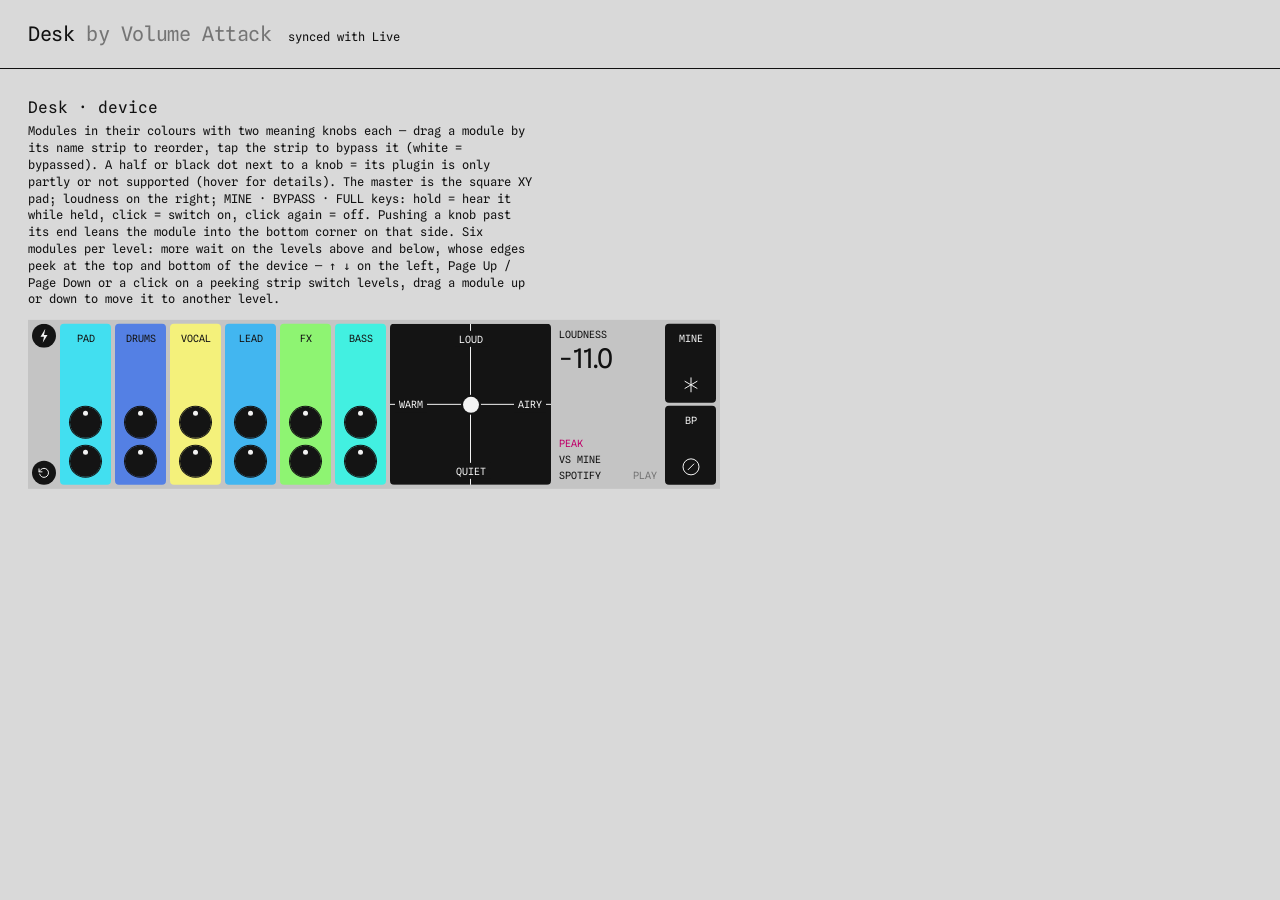
==== commit 49e4386e: "Site b96d458fa9ed from indiekola/desk@8ae9510e" ====
--- a/device/index.html
+++ b/device/index.html
@@ -4,7 +4,7 @@
 <meta charset="utf-8">
 <meta name="viewport" content="width=device-width,initial-scale=1">
 <title>Desk · demo</title>
-<link rel="stylesheet" href="design.css?v=ce05195705a0">
+<link rel="stylesheet" href="design.css?v=b96d458fa9ed">
 <style>
 /* Desk device page — the strip is the real height of a Max for Live device in Live (169 px) */
 /* sizes, radii, type and motion tokens: design.css (from Figma, product/figma/SPEC.md) */
@@ -85,7 +85,7 @@
 .dev :is(.name,.nm,.pl,.pl2,.cap,.caps,.mini,.btn,.byp,.cmp,.tag,.ov span,.title,.lst button,.tabs button,.nm.turn,.lufs small,.ky){font-size:var(--cap)!important;line-height:12px} /* whole-pixel line boxes: 9 × 1.25 = 11.25 put everything below on quarter pixels */
 /* loudness block */
 /* loudness block (Figma 16:2482): padding 4; LOUDNESS + the value (Spline Sans 27, cap-trimmed to 20 px); below, two 12 px
-   rows of key ← → value: the status line (VS MINE / PEAK share it, crossfading) and SPOTIFY. */
+   rows of key ← → value: PEAK, VS MINE and SPOTIFY, all three always there (Figma 15-2254). */
 .ld{display:flex;flex-direction:column;justify-content:space-between;align-self:stretch;padding:4px;flex:none;width:var(--ld-w);font-variant-numeric:tabular-nums}
 .ld .top{display:flex;flex-direction:column;gap:8px}.ld .cap{display:block;font-size:var(--cap);line-height:12px}
 .ld b{font-family:var(--font-num);font-variant-numeric:lining-nums proportional-nums;font-feature-settings:"lnum" 1,"pnum" 1;font-weight:400;font-size:27px;line-height:20px;letter-spacing:0!important;display:block;white-space:nowrap;text-box:trim-both cap alphabetic}
@@ -93,8 +93,6 @@
 .ld .row{display:flex;justify-content:space-between;gap:4px;height:12px;line-height:12px;font-size:var(--cap);white-space:nowrap;position:relative}
 .ld .row .v{text-align:right}
 .ld .u{font-family:var(--font-num);text-transform:none;font-size:7.74px;line-height:12px;margin-left:4px;letter-spacing:0!important;position:relative;top:-2px}  /* on the value's baseline it sat 2 px lower than Figma's (pt 4 in a 12 px row): measured, raised */
-.ld .stl .sl{position:absolute;inset:0;display:flex;justify-content:space-between;gap:4px;opacity:0;transition:opacity var(--m-fast) var(--e-out)}
-.ld .stl[data-show="mine"] .s-mine,.ld .stl[data-show="peak"] .s-peak{opacity:1}
 .ld .s-peak{color:var(--warn)}
 /* the pad's four axis words ON the axes (Figma 15:67, 2026-10-04): LOUD top, QUIET bottom, WARM left, AIRY right; each
    word sits in a 16 px box of the pad's own colour (4 px each side, 2 px above and below) so the cross line breaks under
@@ -218,7 +216,7 @@
 body[data-flow="empty"] .side .again,body[data-flow="analysing"] .side .again,body[data-flow="error"] .side .again{display:none}
 body[data-flow="analysing"] .side .x,body.analyzed[data-flow="error"] .side .x{display:grid}
 body:not(.ready) :is(.side .again,.side .lvk button,.k1 .ky,.mt){pointer-events:none}
-/* no UNDO key (founder, 2026-10-04): BUILD's writes are undone with Live's own Undo (Cmd/Ctrl+Z); the bridge keeps
+/* no UNDO key (decided 2026-10-04): BUILD's writes are undone with Live's own Undo (Cmd/Ctrl+Z); the bridge keeps
    its journal and POST /undo as an internal safety net, with no control in the device */
 /* under the start / progress panel nothing of the desk shows through its edges; hidden once the panel has faded in */
 .body>:not(.work){transition:visibility 0s linear var(--m-fast)}
@@ -280,12 +278,12 @@
   <section class="v"><h2>Desk · device</h2><p>Modules in their colours with two meaning knobs each — drag a module by its name strip to reorder, tap the strip to bypass it (white = bypassed). A half or black dot next to a knob = its plugin is only partly or not supported (hover for details). The master is the square XY pad; loudness on the right; MINE · BYPASS · FULL keys: hold = hear it while held, click = switch on, click again = off. Pushing a knob past its end leans the module into the bottom corner on that side. Six modules per level: more wait on the levels above and below, whose edges peek at the top and bottom of the device — ↑ ↓ on the left, Page Up / Page Down or a click on a peeking strip switch levels, drag a module up or down to move it to another level.</p>
     <div class="scroll"><div class="dev" id="M2"></div></div></section>
 </main>
-<script src="demo.js?v=ce05195705a0"></script>
-<script src="design.js?v=ce05195705a0"></script>
-<script src="glyphs.js?v=ce05195705a0"></script>
-<script src="controls.js?v=ce05195705a0"></script>
+<script src="demo.js?v=b96d458fa9ed"></script>
+<script src="design.js?v=b96d458fa9ed"></script>
+<script src="glyphs.js?v=b96d458fa9ed"></script>
+<script src="controls.js?v=b96d458fa9ed"></script>
 <script>DeskDemo.attach();</script>
-<script src="flow.js?v=ce05195705a0"></script>
+<script src="flow.js?v=b96d458fa9ed"></script>
 <script>
 let LOOK={}; // module colours for this project: colorsFor() in design.js
 const st={knobs:{},list:[],strips:[],subs:{}};
@@ -579,26 +577,25 @@
 // how far the pad's quiet ↔ loud sits from MINE, in dB of the estimate; 0 when MINE is on or the design has no such knob
 const padOff=()=>VIEW.mine||!K("master_loud")?0:lufs(vx("master_loud"))-lufs(.5);
 // Loudness block (Figma 16:2482, 2026-10-04): LOUDNESS + short-term LUFS (27 px, one decimal; the Desk meter while it
-// plays, the pad's estimate otherwise); then one STATUS line and SPOTIFY. The status line holds "VS MINE ±X" (pad off
-// its centre) and "PEAK −X.X" (true peak since the last play above −1 dBTP, warning colour): one shows alone; both
-// alternate every 2 s with a 160 ms crossfade; with reduced motion only PEAK (the warning matters more); none = an
-// empty line, so the block never changes height. SPOTIFY: how much Spotify turns the song down (see spotify() below).
-const SPOTIFY_MIN_S=10,STATUS_EVERY=2000;
+// plays, the pad's estimate otherwise); then three rows, always there (Figma 15-2254): PEAK (true peak since the last
+// play above −1 dBTP, warning colour), VS MINE (pad off its centre) and SPOTIFY. A row with nothing to say keeps its
+// key and an empty value, so the block never changes height. SPOTIFY: how much Spotify turns the song down (see spotify() below).
+const SPOTIFY_MIN_S=10;
 function loudBlock(){const b=el(`<div class="ld"><div class="top"><span class="cap">loudness</span><b class="lv-n"></b></div>`+
     `<div class="bot"><button class="row gn" type="button" aria-haspopup="menu" aria-expanded="false" hidden><span class="k">genre</span><span class="v gn-n"></span></button>`+
-      `<div class="row stl"><span class="sl s-mine"><span class="k">vs mine</span><span class="v"></span></span>`+
-      `<span class="sl s-peak"><span class="k">peak</span><span class="v"></span></span></div>`+
+      `<div class="row s-peak"><span class="k">peak</span><span class="v"></span></div>`+
+      `<div class="row s-mine"><span class="k">vs mine</span><span class="v"></span></div>`+
     `<div class="row"><span class="k">spotify</span><span class="v sp-n"></span></div></div>`+
     `<div class="gp" role="menu" aria-label="genre"></div></div>`),
-    v=b.querySelector(".lv-n"),sp=b.querySelector(".sp-n"),stl=b.querySelector(".stl"),
+    v=b.querySelector(".lv-n"),sp=b.querySelector(".sp-n"),
     mineV=b.querySelector(".s-mine .v"),peakV=b.querySelector(".s-peak .v");
   const fmtL=l=>(l<0?"−":"")+Math.abs(l).toFixed(1),trim=t=>t.replace(/\.0$/,"");
-  let last=null,turn="mine";
+  let last=null;
   // the Desk meter's short-term while it plays; else the pad's estimate — only when the design has a master quiet ↔ loud
   // knob (a design without one, e.g. a master with no device to steer, has no estimate); else null = nothing to show
   const shortNow=()=>{const m=METER&&METER.live?METER:null;
     return m&&m.short_term!=null?{l:m.short_term,what:"measured"}:K("master_loud")?{l:lufs(vx("master_loud")),what:null}:null;};
-  // SPOTIFY (founder, 2026-10-04): how much Spotify turns the song down at −14 LUFS = max(0, integrated + 14) dB, shown
+  // SPOTIFY (decided 2026-10-04): how much Spotify turns the song down at −14 LUFS = max(0, integrated + 14) dB, shown
   // the Figma way ("−3.9 dB", "0 dB"). Integrated from the Desk meter once it has 10 s gated (this run), else the
   // loudness ANALYZE measured on the master (its summary); nothing measured = "play" (Info View: press play in Live).
   const spotify=()=>{const m=METER&&METER.live?METER:null;
@@ -610,14 +607,9 @@
   const measuring=()=>!!LOUD&&LOUD.state==="measuring";
   const spText=s=>s?(s.down<.05?"0":"−"+s.down.toFixed(1))+'<span class="u">dB</span>':
     measuring()?`<span class="none">${measN()}/${minS()}<span class="u">s</span></span>`:'<span class="none">play</span>';
-  // which of the two status items shows now: "", "mine", "peak" (both: the one whose turn it is)
   const status=()=>{const off=padOff(),tp=METER&&METER.live?METER.true_peak_db:null;
-    const hasMine=Math.abs(off)>=.05,hasPeak=tp!=null&&tp>-1;
-    mineV.textContent=hasMine?trim(fmtDb(off)):"";peakV.textContent=hasPeak?fmtDb(tp):"";
-    stl.dataset.both=hasMine&&hasPeak?"1":"";
-    stl.dataset.show=hasMine&&hasPeak?(RMQ?"peak":turn):hasPeak?"peak":hasMine?"mine":"";};
-  setInterval(()=>{turn=turn==="mine"?"peak":"mine";if(stl.dataset.both)status();},STATUS_EVERY);
-  const draw=()=>{if(!FLOW.analyzed||FLOW.state==="reveal"&&!FLOW.loudOn){v.innerHTML='<span class="none">—</span>';sp.innerHTML="";stl.dataset.show="";last=null;return;}
+    mineV.textContent=Math.abs(off)>=.05?trim(fmtDb(off)):"";peakV.textContent=tp!=null&&tp>-1?fmtDb(tp):"";};
+  const draw=()=>{if(!FLOW.analyzed||FLOW.state==="reveal"&&!FLOW.loudOn){v.innerHTML='<span class="none">—</span>';sp.innerHTML="";mineV.textContent=peakV.textContent="";last=null;return;}
     status();const s=spText(spotify());if(sp.innerHTML!==s)sp.innerHTML=s;
     const n=shortNow();if(!n){cancelAnimationFrame(v._tw);v.innerHTML='<span class="none">—</span>';last=null;return;}  // nothing measured, no estimate
     if(last!=null&&Math.abs(n.l-last)<.05)return;if(last==null)last=n.l;
@@ -860,10 +852,10 @@
   if(!FLOW.err.retry)FLOW.msg="stopped at "+Flow.groupOf(e.step||"read").verb;   // never the plain LET'S START after a run: say it stopped
   setFlow("error");Desk.infoState(e.title,e.text+(FLOW.analyzed?"\nEsc returns to your desk.":""));}
 // Esc only leaves an error for the desk. A running analysis stops on the cancel key alone: no key press, hover, scroll,
-// resize or reload of the page stops it (the founder, 2026-10-04: "analysis stops at any rustle").
+// resize or reload of the page stops it (decided 2026-10-04).
 addEventListener("keydown",e=>{if(e.key!=="Escape")return;
   if(FLOW.state==="error"&&FLOW.analyzed)backToDesk();});
-// No UNDO key in the device (founder, 2026-10-04): Live's own Undo (Cmd/Ctrl+Z) takes BUILD's changes back. The bridge's
+// No UNDO key in the device (decided 2026-10-04): Live's own Undo (Cmd/Ctrl+Z) takes BUILD's changes back. The bridge's
 // journal and POST /undo stay as an internal safety net (no control here).
 const APPLIED_HOLD=900;   // ms the finished panel (all steps done, "N changes" bottom right) stays before the reveal
 // re-analyze (left column): live once the desk is built; a dot when the set changed since the analysis
--- a/device/design.css
+++ b/device/design.css
@@ -2,7 +2,7 @@
    Change a value here and every view follows. Values come from the Figma file (product/figma/SPEC.md, 2026-10-04):
    where Figma and older notes disagree, Figma wins. Motion is the one thing kept from before. */
 /* Spline Sans Mono (captions, numbers in captions) + Spline Sans (big values): OFL (tools/knobs/fonts-ofl/OFL.txt),
-   founder's choice 2026-10-04, replacing GT America Mono everywhere */
+   chosen 2026-10-04, replacing GT America Mono everywhere */
 @font-face{font-family:"Spline Sans Mono";src:url("../fonts-ofl/SplineSansMono.ttf") format("truetype");font-weight:300 700;font-display:swap}
 @font-face{font-family:"Spline Sans";src:url("../fonts-ofl/SplineSans.ttf") format("truetype");font-weight:300 700;font-display:swap}
 :root{
@@ -81,7 +81,7 @@
 
 /* ── motion system (both views). One property per job, so nothing fights:
    transform = press tilt (tiltOn) · translate/rotate = drag · .arm rotate / .d scale = knob value.
-   No hover zoom anywhere (founder, 2026-10-04): nothing grows or shrinks under the mouse; hover cues are the module's
+   No hover zoom anywhere (decided 2026-10-04): nothing grows or shrinks under the mouse; hover cues are the module's
    pill, colour and the icon moves below. */
 /* knob (.dz on the dial): the disc is drawn by ::before so the dial element itself holds the ticks */
 .dz{background:none!important}
@@ -119,7 +119,7 @@
 /* Themes, in two modes.
    Desk mode (default): Desk's own palette and look — "desk-light" (the values above) and "desk-dark".
    Live mode ("system"): everything follows Ableton — the module colours come from the set's tracks and the interface
-   from Live's theme. Two layers only, as in the founder's Live sketch (Figma 28:3723 "ableton immaterial"):
+   from Live's theme. Two layers only, as in the Live sketch (Figma 28:3723 "ableton immaterial"):
      surface  = surface_bg → --dev, --page: the device and everything drawn straight on it (loudness block)
      panels   = lcd_bg → --knob: knob bodies, the pad, MINE / BP keys (off and on), the left column's keys, bolt disc
                 and level pill, start and progress panels, the hover pill on a module
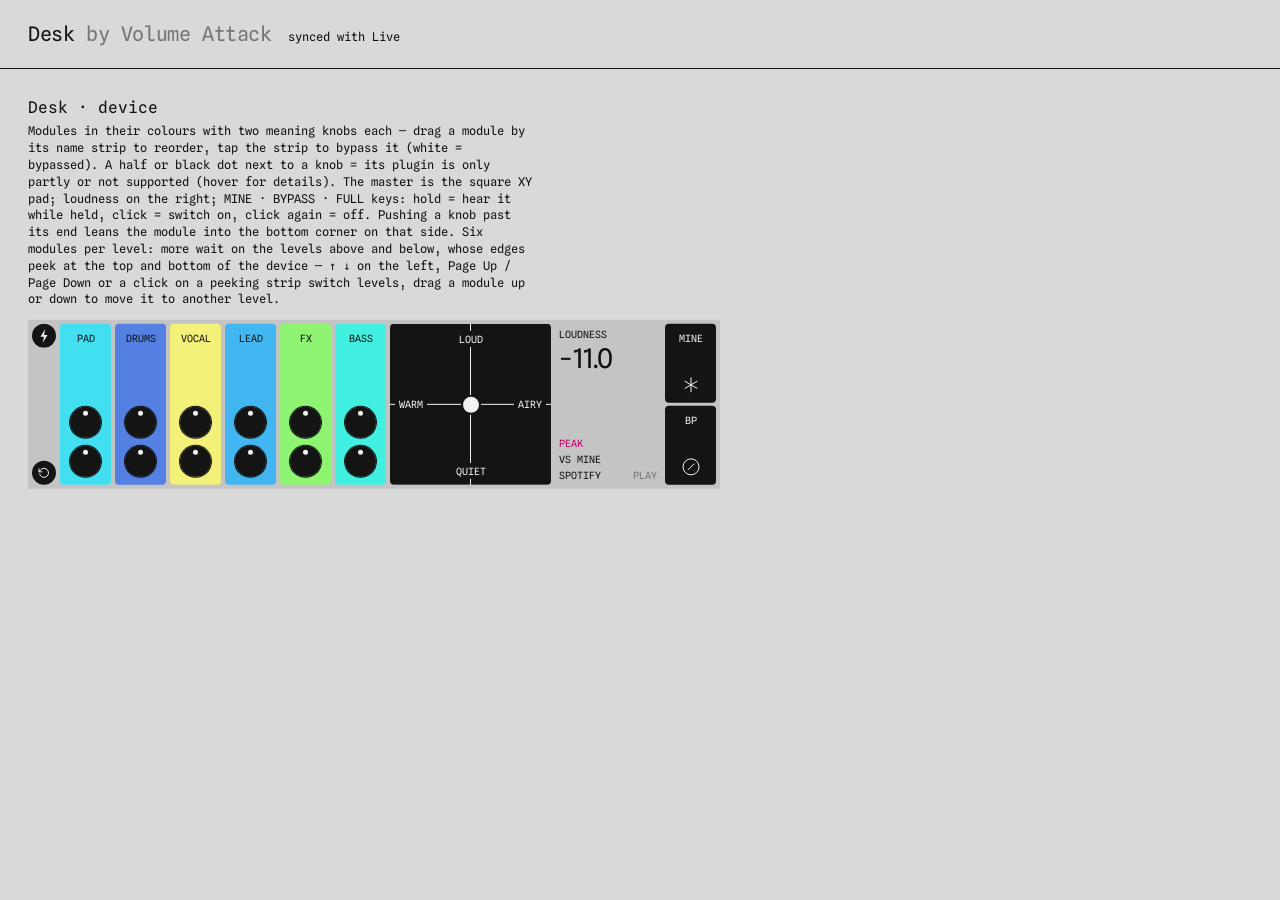
==== commit a72b8c7e: "Site 216b17f49fb3 from indiekola/desk@a3c3caf6" ====
--- a/device/index.html
+++ b/device/index.html
@@ -4,7 +4,7 @@
 <meta charset="utf-8">
 <meta name="viewport" content="width=device-width,initial-scale=1">
 <title>Desk · demo</title>
-<link rel="stylesheet" href="design.css?v=b96d458fa9ed">
+<link rel="stylesheet" href="design.css?v=216b17f49fb3">
 <style>
 /* Desk device page — the strip is the real height of a Max for Live device in Live (169 px) */
 /* sizes, radii, type and motion tokens: design.css (from Figma, product/figma/SPEC.md) */
@@ -278,12 +278,12 @@
   <section class="v"><h2>Desk · device</h2><p>Modules in their colours with two meaning knobs each — drag a module by its name strip to reorder, tap the strip to bypass it (white = bypassed). A half or black dot next to a knob = its plugin is only partly or not supported (hover for details). The master is the square XY pad; loudness on the right; MINE · BYPASS · FULL keys: hold = hear it while held, click = switch on, click again = off. Pushing a knob past its end leans the module into the bottom corner on that side. Six modules per level: more wait on the levels above and below, whose edges peek at the top and bottom of the device — ↑ ↓ on the left, Page Up / Page Down or a click on a peeking strip switch levels, drag a module up or down to move it to another level.</p>
     <div class="scroll"><div class="dev" id="M2"></div></div></section>
 </main>
-<script src="demo.js?v=b96d458fa9ed"></script>
-<script src="design.js?v=b96d458fa9ed"></script>
-<script src="glyphs.js?v=b96d458fa9ed"></script>
-<script src="controls.js?v=b96d458fa9ed"></script>
+<script src="demo.js?v=216b17f49fb3"></script>
+<script src="design.js?v=216b17f49fb3"></script>
+<script src="glyphs.js?v=216b17f49fb3"></script>
+<script src="controls.js?v=216b17f49fb3"></script>
 <script>DeskDemo.attach();</script>
-<script src="flow.js?v=b96d458fa9ed"></script>
+<script src="flow.js?v=216b17f49fb3"></script>
 <script>
 let LOOK={}; // module colours for this project: colorsFor() in design.js
 const st={knobs:{},list:[],strips:[],subs:{}};
